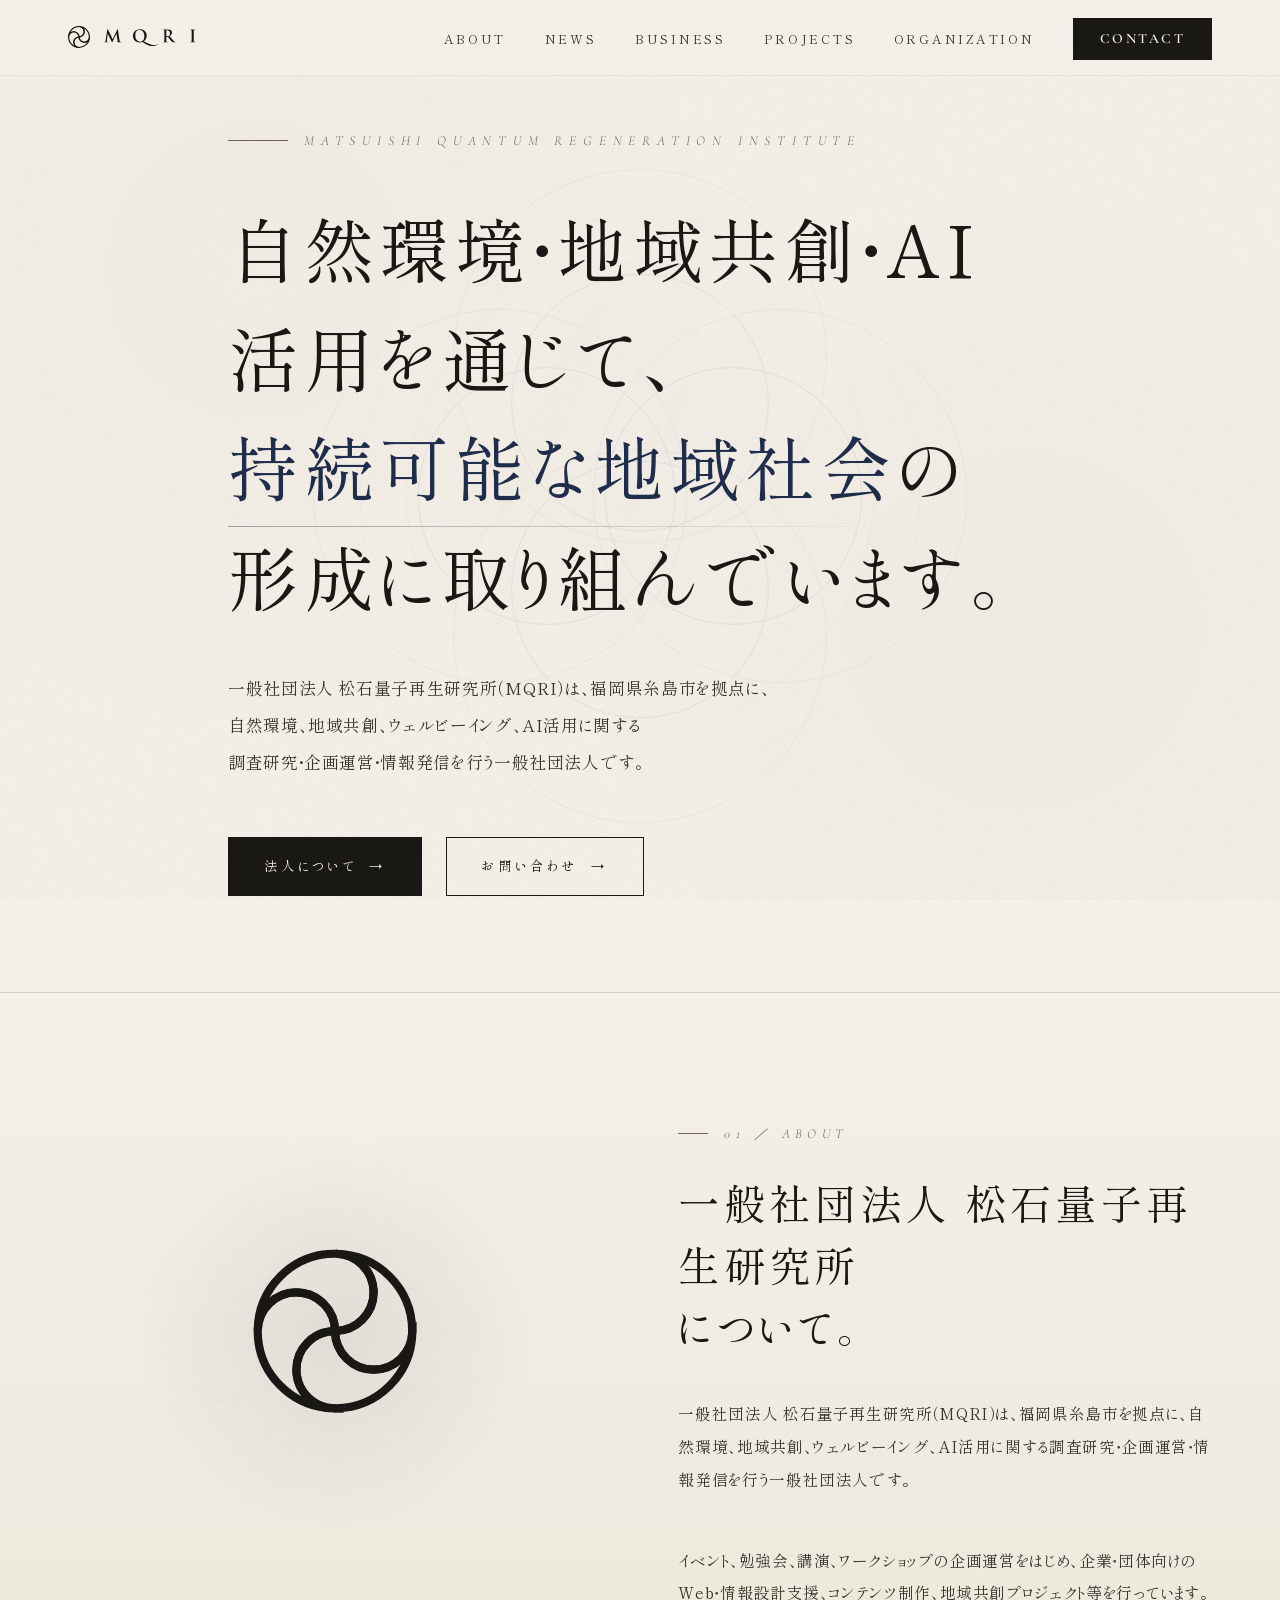
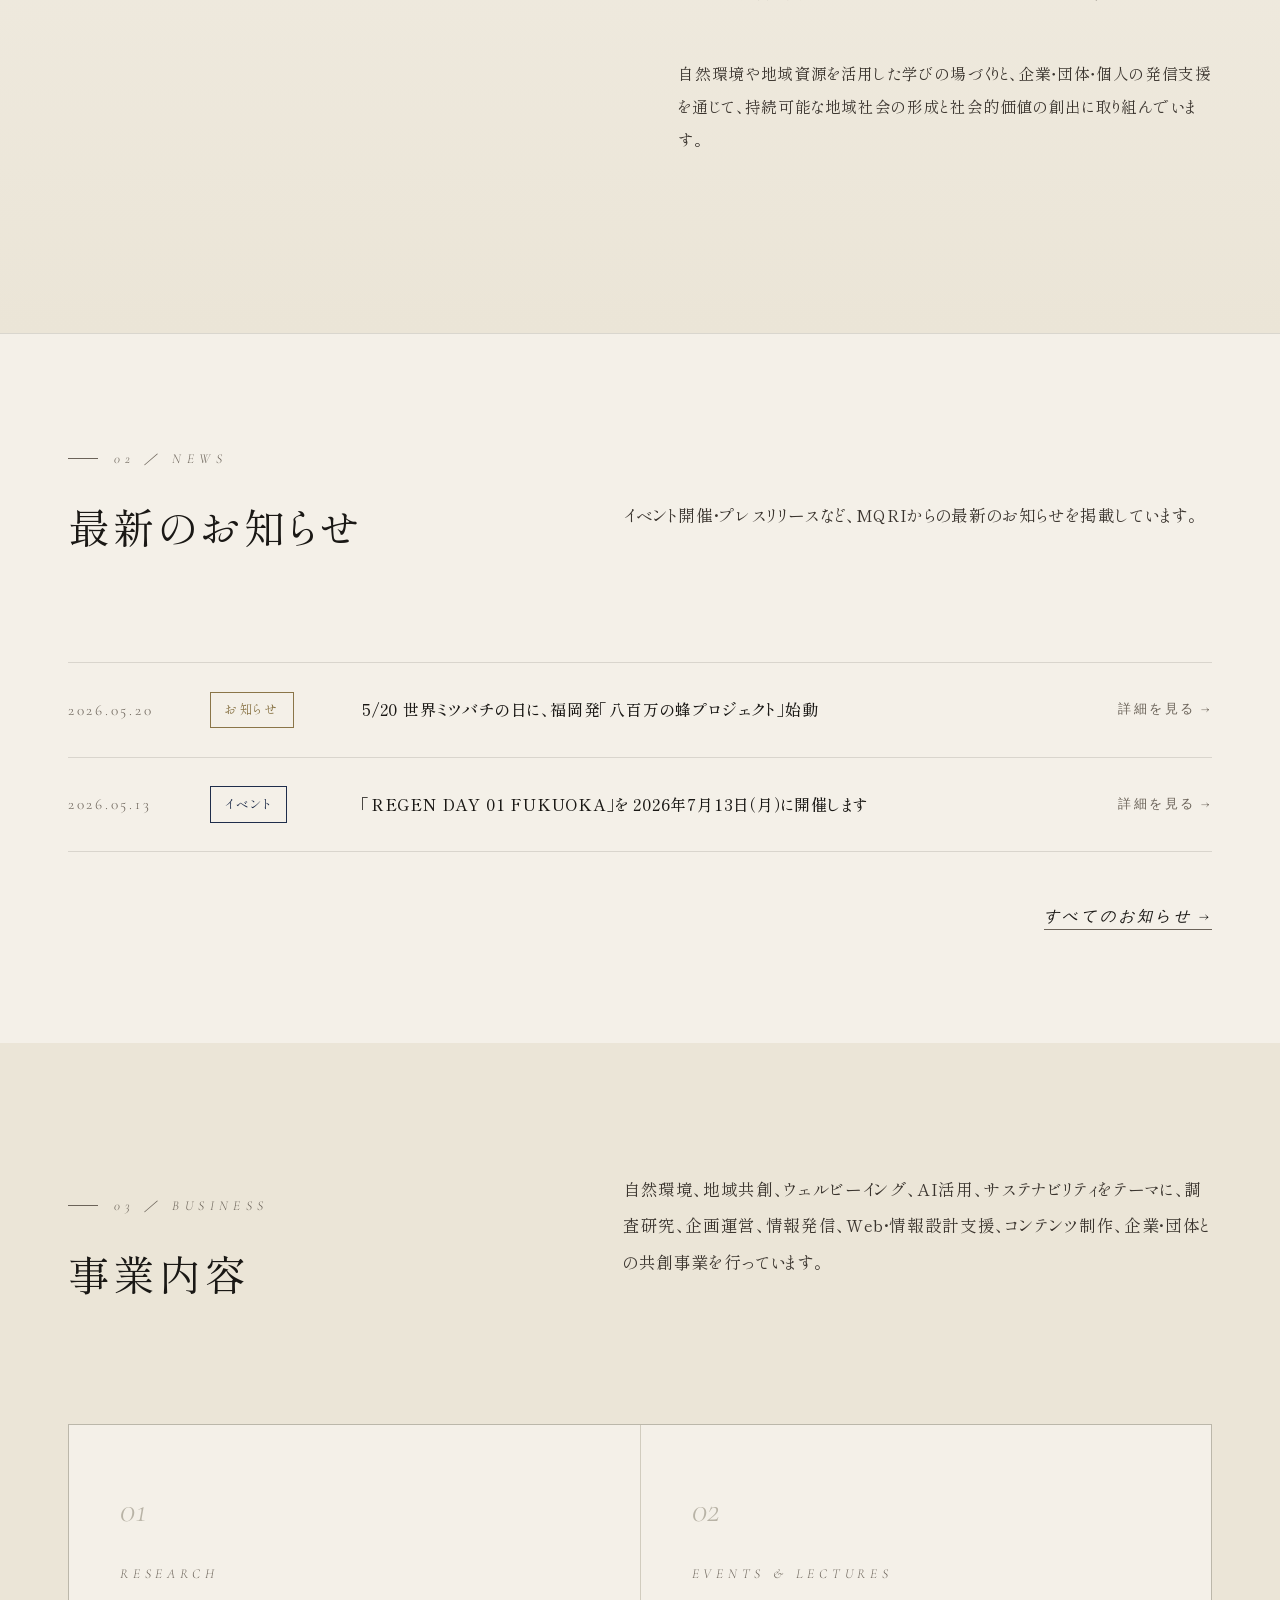
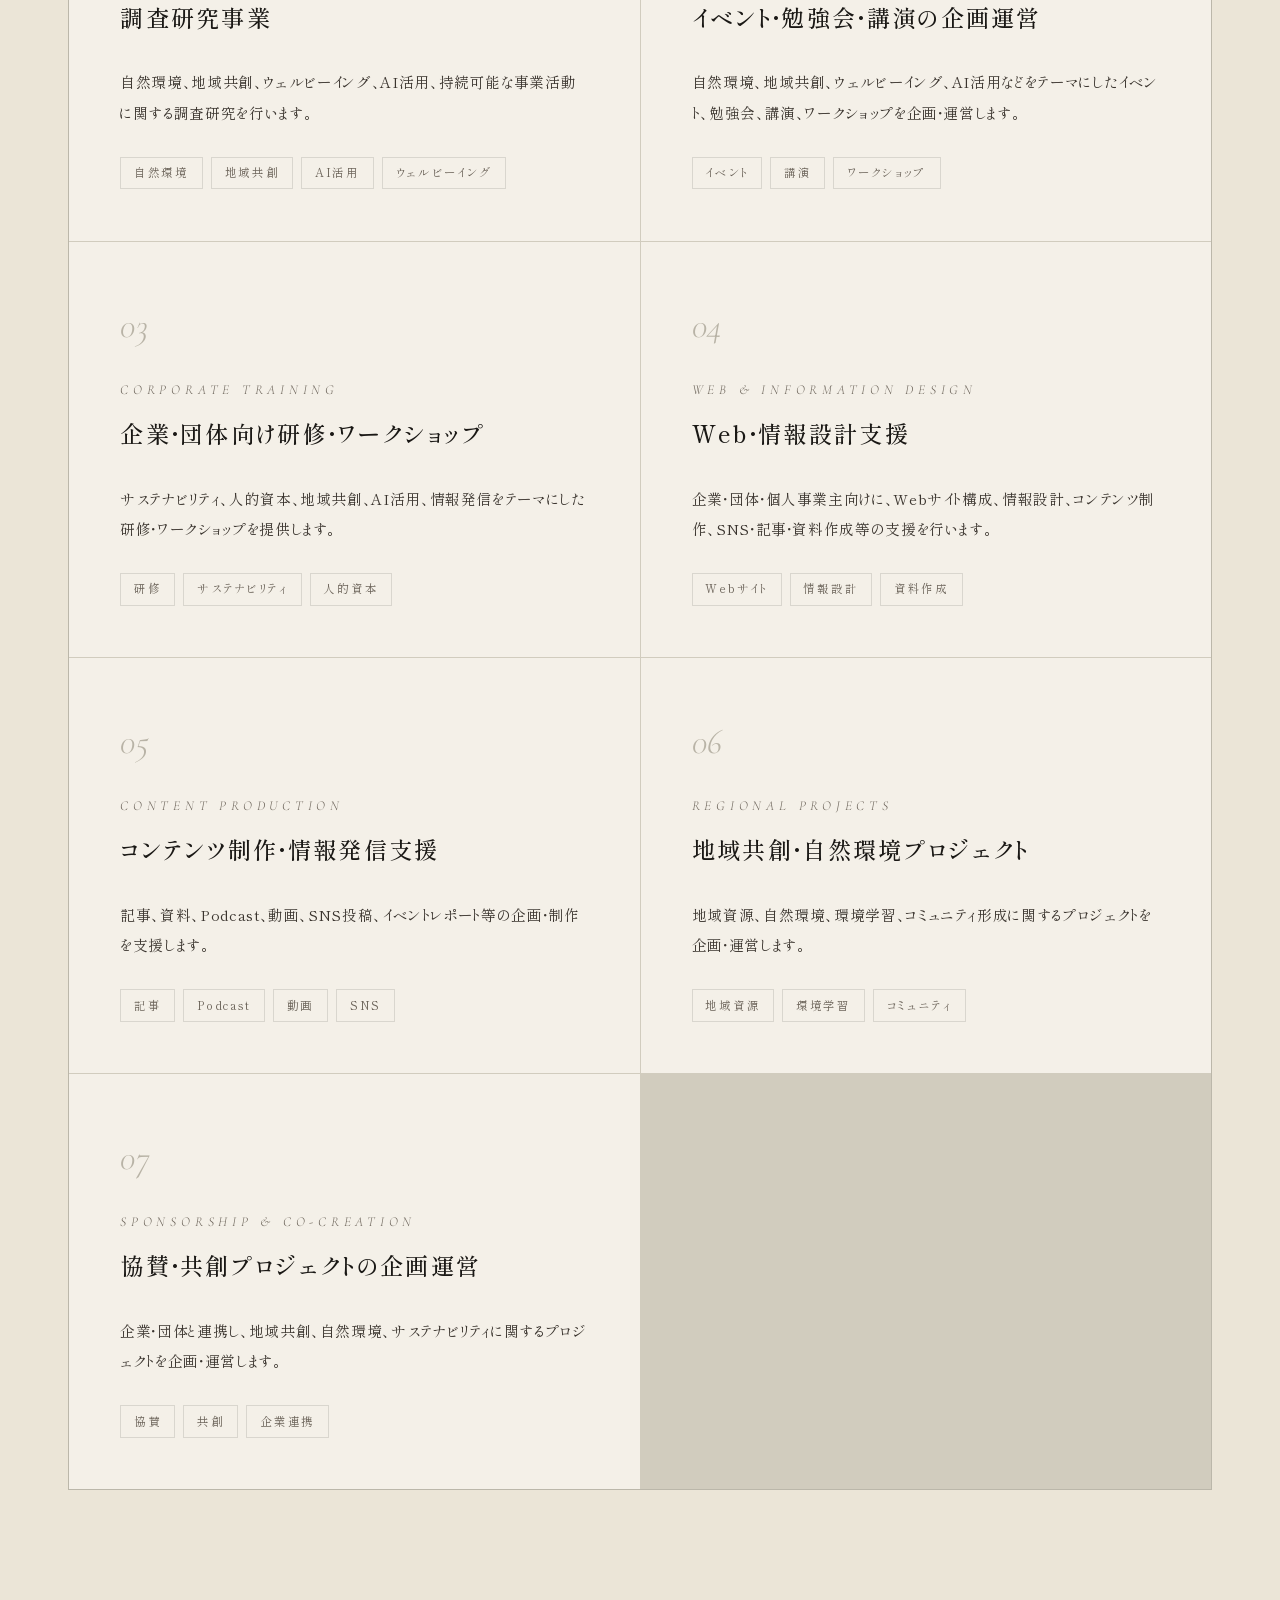
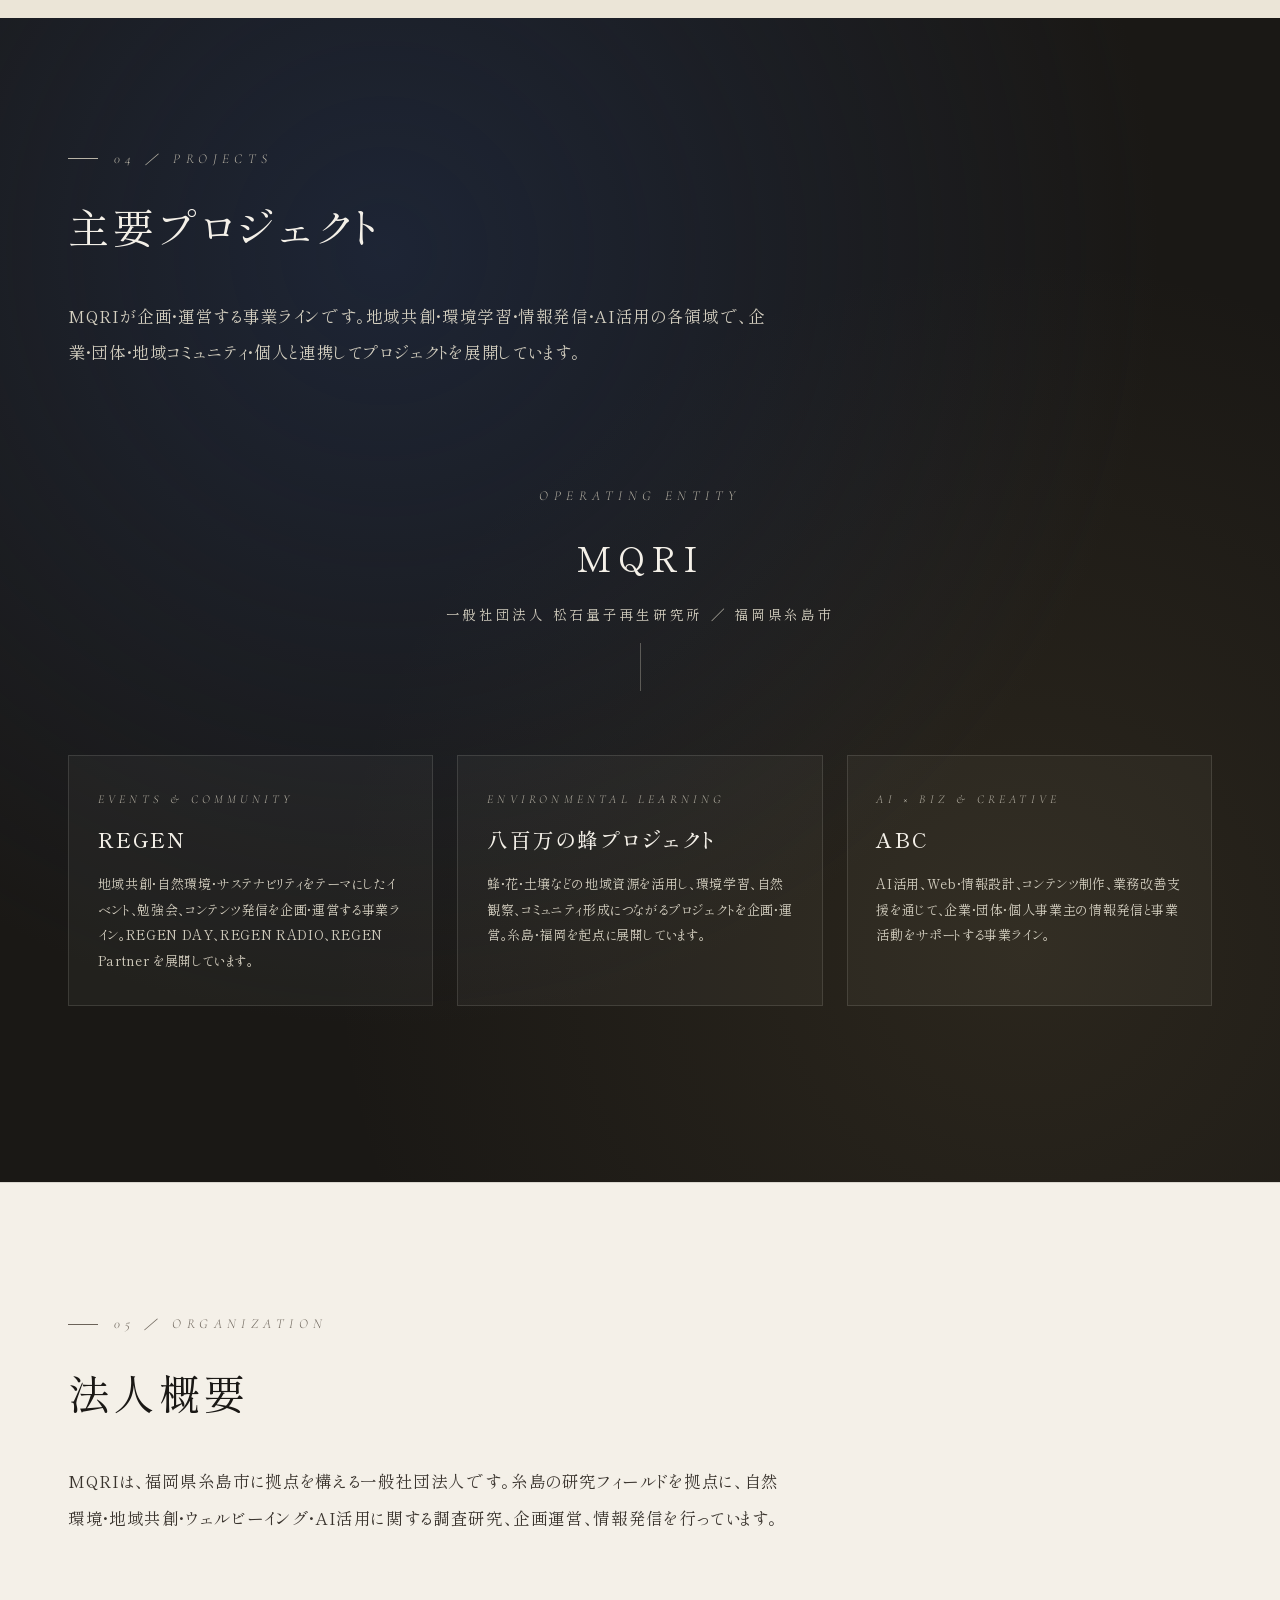
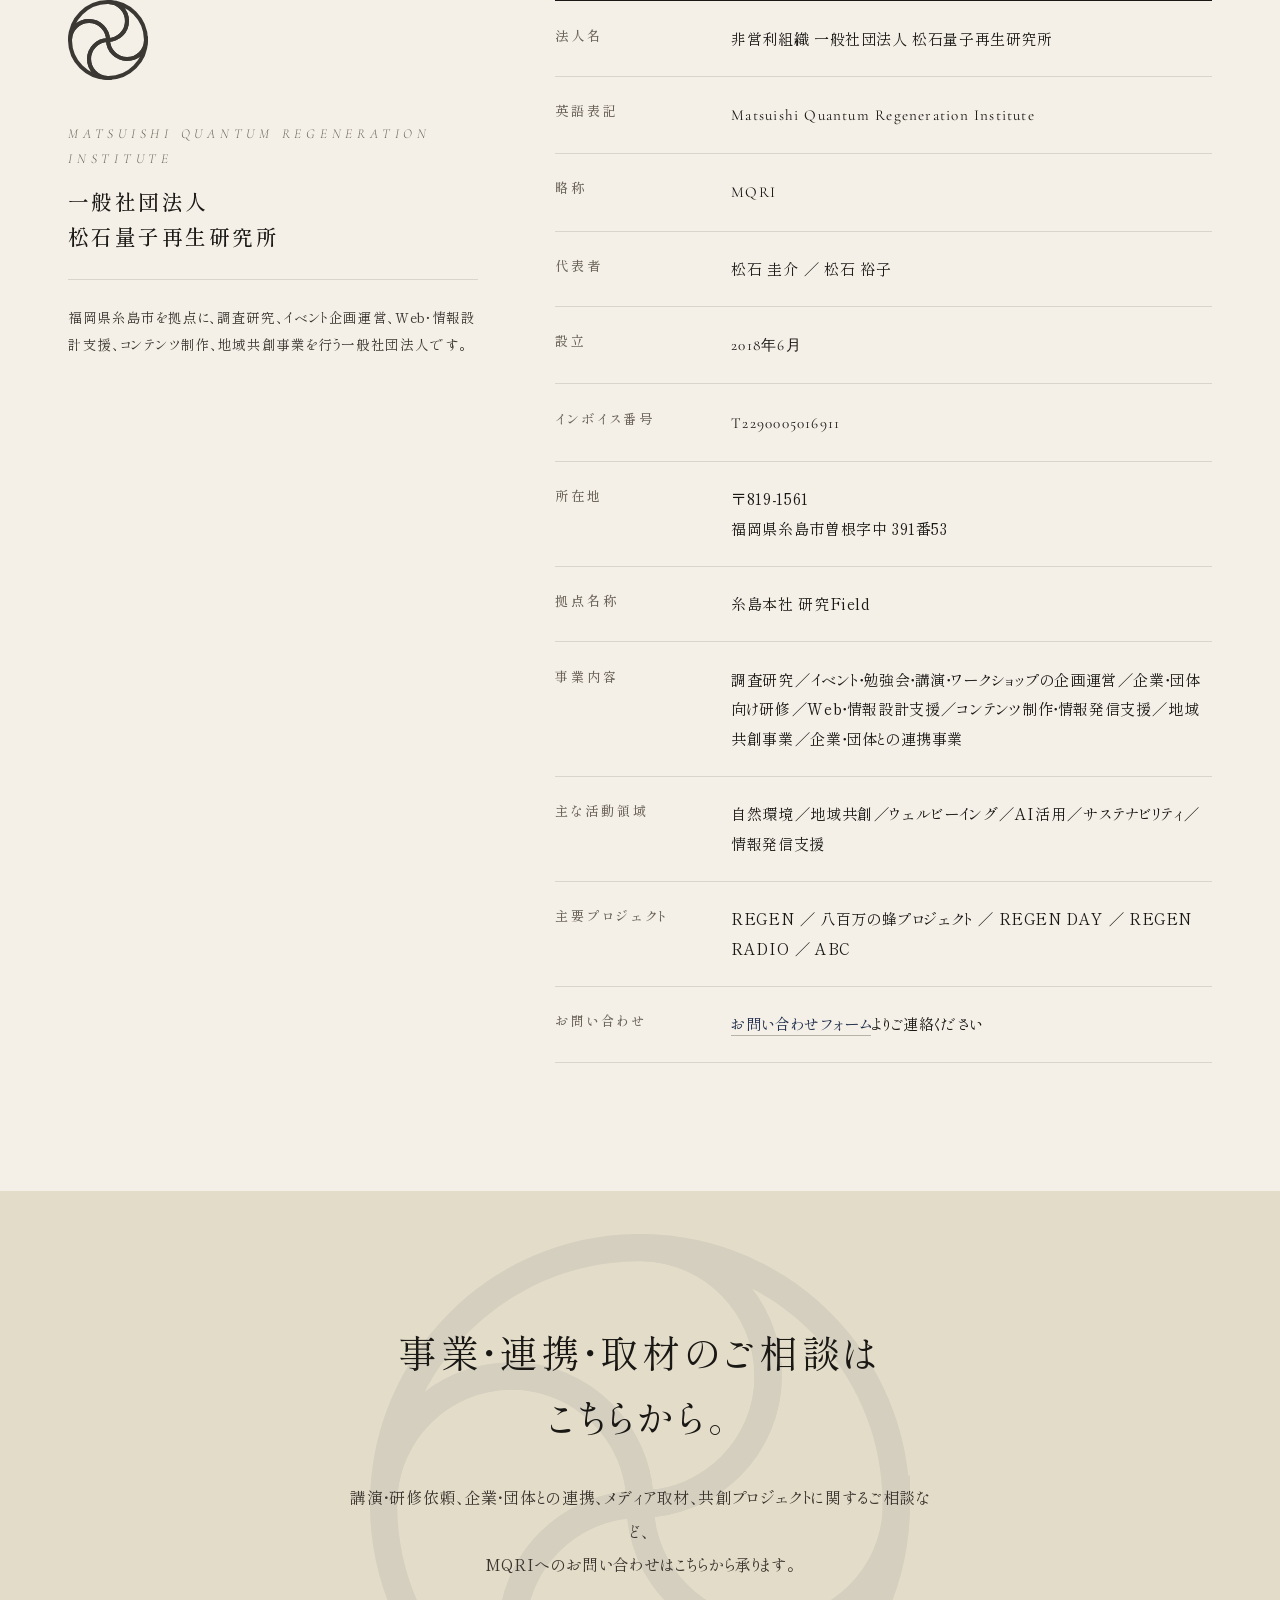
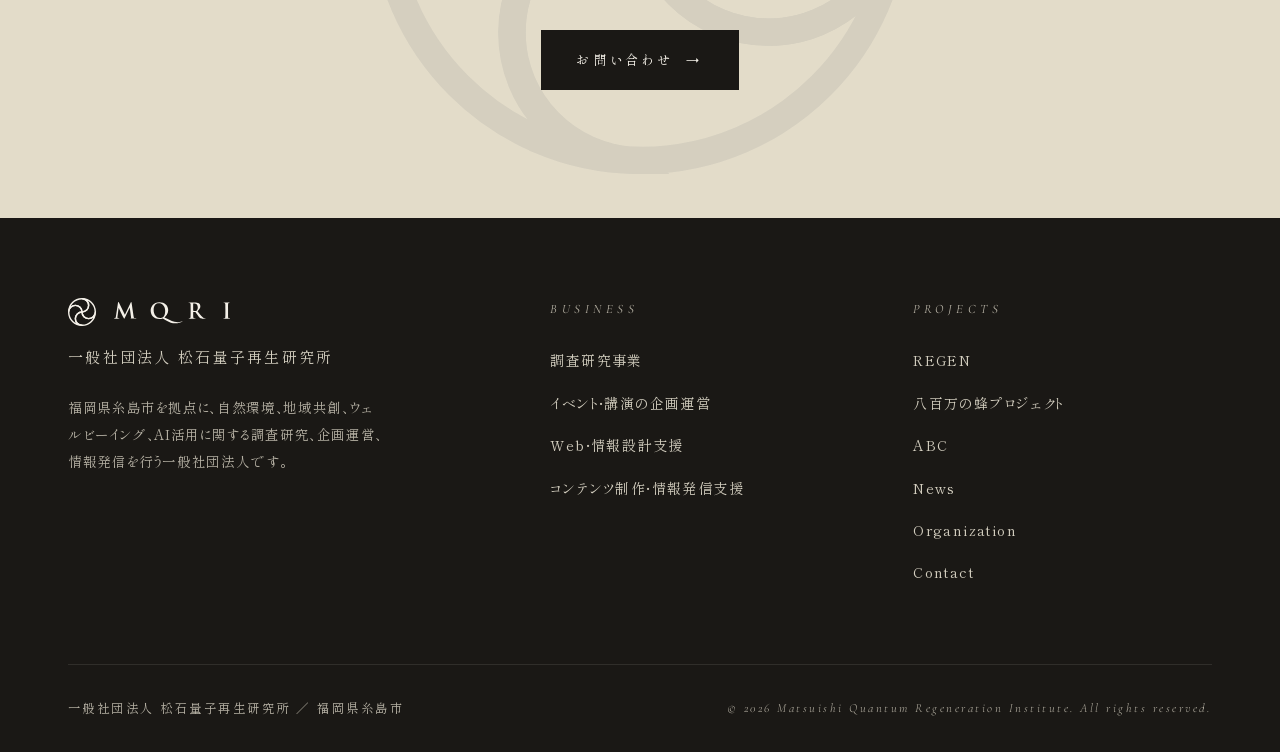
==== index.html @ 1c67ef56 "Add NEWS section to top page + 2 news detail pages トップにNEWSセクションを追加。詳細ページ2件を作成し、ナビと フッターからニュース一覧に導線。" ====
<!DOCTYPE html>
<html lang="ja">
<head>
<meta charset="UTF-8" />
<meta name="viewport" content="width=device-width, initial-scale=1.0" />
<title>MQRI ／ 一般社団法人 松石量子再生研究所</title>
<meta name="description" content="一般社団法人 松石量子再生研究所（MQRI）は、福岡県糸島市を拠点に、自然環境・地域共創・ウェルビーイング・AI活用に関する調査研究、イベント・講演・ワークショップの企画運営、Web・情報設計支援、コンテンツ制作を行う一般社団法人です。" />
<link rel="icon" type="image/svg+xml" href="/favicon.svg" />
<link rel="mask-icon" href="/favicon.svg" color="#1a1815" />
<link rel="preconnect" href="https://fonts.googleapis.com">
<link rel="preconnect" href="https://fonts.gstatic.com" crossorigin>
<link href="https://fonts.googleapis.com/css2?family=Cormorant+Garamond:ital,wght@0,300;0,400;0,500;1,300;1,400&family=Noto+Serif+JP:wght@200;300;400;500;600;700&family=Shippori+Mincho:wght@400;500;600&display=swap" rel="stylesheet">
<style>
:root {
  --ink: #1a1815;
  --ink-soft: #3a342e;
  --ink-mute: #6b6359;
  --paper: #f4f0e8;
  --paper-warm: #ebe5d7;
  --paper-deep: #e3dcc9;
  --indigo: #1f2d4a;
  --indigo-deep: #0e1729;
  --silver: #b8b3a6;
  --silver-light: #d4cfc0;
  --gold: #8a7548;
  --line: rgba(26, 24, 21, 0.12);
  --line-soft: rgba(26, 24, 21, 0.06);
}

* { margin: 0; padding: 0; box-sizing: border-box; }

html { scroll-behavior: smooth; }

body {
  font-family: "Shippori Mincho", "Noto Serif JP", "Cormorant Garamond", serif;
  background: var(--paper);
  color: var(--ink);
  line-height: 1.85;
  font-weight: 300;
  font-feature-settings: "palt" 1;
  letter-spacing: 0.04em;
  overflow-x: hidden;
  -webkit-font-smoothing: antialiased;
}

/* Paper texture overlay */
body::before {
  content: "";
  position: fixed;
  inset: 0;
  pointer-events: none;
  z-index: 1;
  background-image:
    radial-gradient(circle at 20% 30%, rgba(138, 117, 72, 0.025) 0%, transparent 50%),
    radial-gradient(circle at 80% 70%, rgba(31, 45, 74, 0.02) 0%, transparent 50%);
  opacity: 0.8;
}

body::after {
  content: "";
  position: fixed;
  inset: 0;
  pointer-events: none;
  z-index: 2;
  background-image: url("data:image/svg+xml;utf8,<svg xmlns='http://www.w3.org/2000/svg' width='200' height='200'><filter id='n'><feTurbulence type='fractalNoise' baseFrequency='0.85' numOctaves='2'/><feColorMatrix values='0 0 0 0 0.1 0 0 0 0 0.09 0 0 0 0 0.08 0 0 0 0.08 0'/></filter><rect width='100%25' height='100%25' filter='url(%23n)'/></svg>");
  opacity: 0.35;
  mix-blend-mode: multiply;
}

.container, .wrap {
  max-width: 1240px;
  margin: 0 auto;
  padding: 0 clamp(1.5rem, 4vw, 3rem);
  position: relative;
  z-index: 3;
}

/* ───────────── NAV ───────────── */
.nav {
  position: fixed;
  top: 0; left: 0; right: 0;
  z-index: 100;
  padding: 1.4rem 0;
  backdrop-filter: blur(12px);
  -webkit-backdrop-filter: blur(12px);
  background: rgba(244, 240, 232, 0.78);
  border-bottom: 1px solid var(--line-soft);
  transition: all 0.4s ease;
}

.nav-inner {
  display: flex;
  align-items: center;
  justify-content: space-between;
  max-width: 1240px;
  margin: 0 auto;
  padding: 0 clamp(1.5rem, 4vw, 3rem);
}

.nav-logo {
  display: flex;
  align-items: center;
  gap: 0.7rem;
  color: var(--ink);
  text-decoration: none;
}

.nav-logo-svg {
  height: 22px;
  width: auto;
  display: block;
  color: var(--ink);
}

.nav-menu {
  display: flex;
  gap: clamp(1.5rem, 3vw, 2.6rem);
  list-style: none;
  align-items: center;
}

.nav-menu a {
  color: var(--ink-soft);
  text-decoration: none;
  font-size: 0.78rem;
  letter-spacing: 0.22em;
  font-weight: 400;
  transition: color 0.3s;
  position: relative;
}

.nav-menu a::after {
  content: "";
  position: absolute;
  left: 0; bottom: -6px;
  width: 0;
  height: 1px;
  background: var(--ink);
  transition: width 0.35s ease;
}

.nav-menu a:hover { color: var(--ink); }
.nav-menu a:hover::after { width: 100%; }

.nav-menu a.nav-cta {
  padding: 0.7rem 1.6rem;
  border: 1px solid var(--ink);
  font-family: "Cormorant Garamond", "Shippori Mincho", serif;
  font-size: 0.88rem;
  letter-spacing: 0.18em;
  font-weight: 600;
  background: var(--ink);
  color: var(--paper);
  text-decoration: none;
  transition: background 0.25s, color 0.25s, border-color 0.25s;
}

.nav-menu a.nav-cta:hover {
  background: var(--paper);
  color: var(--ink);
  border-color: var(--ink);
}

.nav-menu a.nav-cta::after {
  display: none;
}

@media (max-width: 768px) {
  .nav-menu { display: none; }
}

/* ───────────── HERO ───────────── */
.hero {
  min-height: 100vh;
  display: flex;
  align-items: center;
  position: relative;
  padding: 8rem 0 6rem;
  overflow: hidden;
}

.hero-bg {
  position: absolute;
  inset: 0;
  z-index: 0;
  display: flex;
  align-items: center;
  justify-content: center;
  opacity: 0.08;
  pointer-events: none;
}

.hero-bg svg {
  width: min(85vw, 700px);
  height: auto;
}

.hero-bg .orbit {
  transform-origin: 50% 50%;
  animation: rotate 60s linear infinite;
}

.hero-bg .orbit-2 { animation-duration: 90s; animation-direction: reverse; }
.hero-bg .orbit-3 { animation-duration: 120s; }

@keyframes rotate {
  from { transform: rotate(0deg); }
  to { transform: rotate(360deg); }
}

.hero-content {
  position: relative;
  z-index: 3;
  max-width: 920px;
}

.hero-eyebrow {
  display: flex;
  align-items: center;
  gap: 1rem;
  font-family: "Cormorant Garamond", serif;
  font-size: 0.85rem;
  letter-spacing: 0.5em;
  color: var(--ink-mute);
  margin-bottom: 2.5rem;
  text-transform: uppercase;
  font-style: italic;
  opacity: 0;
  animation: fadeUp 1.2s 0.2s forwards;
}

.hero-eyebrow::before {
  content: "";
  width: 60px;
  height: 1px;
  background: var(--ink-mute);
}

.hero-title {
  font-family: "Shippori Mincho", serif;
  font-size: clamp(2.2rem, 5.5vw, 4.4rem);
  font-weight: 400;
  line-height: 1.55;
  letter-spacing: 0.08em;
  color: var(--ink);
  margin-bottom: 2.5rem;
  opacity: 0;
  animation: fadeUp 1.4s 0.5s forwards;
}

.hero-title .accent {
  color: var(--indigo);
  position: relative;
  display: inline-block;
}

.hero-title .accent::after {
  content: "";
  position: absolute;
  left: 0; bottom: -6px;
  width: 100%;
  height: 1px;
  background: linear-gradient(90deg, var(--indigo), transparent);
  opacity: 0.4;
}

.hero-sub {
  font-size: clamp(0.95rem, 1.4vw, 1.05rem);
  line-height: 2.2;
  color: var(--ink-soft);
  max-width: 640px;
  margin-bottom: 3.5rem;
  font-weight: 300;
  opacity: 0;
  animation: fadeUp 1.4s 0.8s forwards;
}

.hero-cta {
  display: flex;
  gap: 1.5rem;
  flex-wrap: wrap;
  opacity: 0;
  animation: fadeUp 1.4s 1.1s forwards;
}

.btn-primary, .btn-ghost {
  display: inline-flex;
  align-items: center;
  gap: 0.8rem;
  padding: 1.05rem 2.2rem;
  font-size: 0.82rem;
  letter-spacing: 0.28em;
  text-decoration: none;
  transition: all 0.35s ease;
  font-weight: 400;
}

.btn-primary {
  background: var(--ink);
  color: var(--paper);
  border: 1px solid var(--ink);
}

.btn-primary:hover {
  background: var(--indigo);
  border-color: var(--indigo);
  transform: translateY(-2px);
}

.btn-ghost {
  background: transparent;
  color: var(--ink);
  border: 1px solid var(--ink);
}

.btn-ghost:hover {
  background: var(--ink);
  color: var(--paper);
}

.btn-arrow {
  display: inline-block;
  transition: transform 0.3s;
}

.btn-primary:hover .btn-arrow,
.btn-ghost:hover .btn-arrow {
  transform: translateX(4px);
}

@keyframes fadeUp {
  from { opacity: 0; transform: translateY(24px); }
  to { opacity: 1; transform: translateY(0); }
}

/* ───────────── SECTION COMMON ───────────── */
section { padding: clamp(5rem, 10vw, 9rem) 0; position: relative; }

.section-num {
  font-family: "Cormorant Garamond", serif;
  font-style: italic;
  font-size: 0.85rem;
  letter-spacing: 0.4em;
  color: var(--ink-mute);
  margin-bottom: 1.5rem;
  display: flex;
  align-items: center;
  gap: 1rem;
}

.section-num::before {
  content: "";
  width: 30px;
  height: 1px;
  background: var(--ink-mute);
}

.section-title {
  font-family: "Shippori Mincho", serif;
  font-size: clamp(1.7rem, 3.5vw, 2.6rem);
  font-weight: 400;
  line-height: 1.5;
  letter-spacing: 0.08em;
  margin-bottom: 2.5rem;
  color: var(--ink);
}

.section-lead {
  font-size: clamp(0.95rem, 1.3vw, 1.05rem);
  line-height: 2.2;
  color: var(--ink-soft);
  max-width: 720px;
  margin-bottom: 4rem;
}

/* ───────────── CONCEPT SECTION ───────────── */
.concept {
  background: linear-gradient(180deg, var(--paper) 0%, var(--paper-warm) 100%);
  border-top: 1px solid var(--line);
  border-bottom: 1px solid var(--line);
}

.concept-grid {
  display: grid;
  grid-template-columns: 1fr 1fr;
  gap: clamp(3rem, 6vw, 6rem);
  align-items: start;
}

@media (max-width: 900px) {
  .concept-grid { grid-template-columns: 1fr; }
}

.concept-visual {
  position: sticky;
  top: 8rem;
  display: flex;
  justify-content: center;
}

.concept-visual svg {
  width: 100%;
  max-width: 420px;
  height: auto;
}

.concept-text-block {
  margin-bottom: 3rem;
}

.concept-text-block h3 {
  font-family: "Shippori Mincho", serif;
  font-size: 1.15rem;
  font-weight: 500;
  margin-bottom: 1rem;
  color: var(--ink);
  letter-spacing: 0.15em;
}

.concept-text-block p {
  font-size: 0.98rem;
  line-height: 2.1;
  color: var(--ink-soft);
}

.concept-quote {
  font-family: "Shippori Mincho", serif;
  font-size: clamp(1.2rem, 2vw, 1.55rem);
  font-weight: 400;
  line-height: 2;
  color: var(--ink);
  padding: 2.5rem 0;
  border-top: 1px solid var(--line);
  border-bottom: 1px solid var(--line);
  margin: 3rem 0;
  letter-spacing: 0.12em;
}

/* ───────────── NEWS (top page section) ───────────── */
.news-section {
  padding: 7rem 0;
  position: relative;
}

.news-section-header {
  display: grid;
  grid-template-columns: 1fr 1.2fr;
  gap: 4rem;
  margin-bottom: 4rem;
  align-items: end;
}

@media (max-width: 768px) {
  .news-section-header { grid-template-columns: 1fr; gap: 1.5rem; }
}

.news-cards {
  display: grid;
  gap: 0;
  border-top: 1px solid var(--line);
}

.news-card {
  display: grid;
  grid-template-columns: 110px 120px 1fr auto;
  gap: 2rem;
  align-items: center;
  padding: 1.8rem 0;
  border-bottom: 1px solid var(--line);
  text-decoration: none;
  color: var(--ink);
  transition: background 0.25s, padding-left 0.25s;
}

.news-card:hover {
  background: rgba(255, 255, 255, 0.4);
  padding-left: 1rem;
}

.news-card .date {
  font-family: "Cormorant Garamond", serif;
  font-size: 0.95rem;
  letter-spacing: 0.18em;
  color: var(--ink-mute);
}

.news-card .category {
  font-family: "Shippori Mincho", serif;
  font-size: 0.78rem;
  letter-spacing: 0.2em;
  padding: 0.35rem 0.9rem;
  border: 1px solid var(--ink-mute);
  color: var(--ink-soft);
  justify-self: start;
}

.news-card .category.event { color: var(--indigo); border-color: var(--indigo); }
.news-card .category.press { color: var(--gold); border-color: var(--gold); }

.news-card .news-card-meta {
  display: contents;
}

.news-card-title {
  font-family: "Shippori Mincho", serif;
  font-size: 1rem;
  font-weight: 500;
  line-height: 1.7;
  letter-spacing: 0.05em;
  color: var(--ink);
}

.news-card-excerpt { display: none; }

.news-card-link {
  font-family: "Cormorant Garamond", serif;
  font-size: 0.8rem;
  letter-spacing: 0.2em;
  color: var(--ink-mute);
  text-transform: uppercase;
  white-space: nowrap;
  transition: color 0.25s;
}

.news-card:hover .news-card-link { color: var(--ink); }

@media (max-width: 768px) {
  .news-card {
    grid-template-columns: auto auto;
    grid-template-areas:
      "date category"
      "title title"
      "link link";
    gap: 0.7rem;
    padding: 1.5rem 0;
  }
  .news-card .news-card-meta { display: contents; }
  .news-card .date { grid-area: date; }
  .news-card .category { grid-area: category; justify-self: end; }
  .news-card-title { grid-area: title; }
  .news-card-link { grid-area: link; justify-self: end; }
  .news-card:hover { padding-left: 0; }
}

.news-section-footer {
  margin-top: 3rem;
  text-align: right;
}

.news-archive-link {
  font-family: "Cormorant Garamond", serif;
  font-style: italic;
  font-size: 0.95rem;
  letter-spacing: 0.18em;
  color: var(--ink);
  text-decoration: none;
  border-bottom: 1px solid var(--ink-mute);
  padding-bottom: 0.2rem;
  transition: border-color 0.25s;
}

.news-archive-link:hover { border-bottom-color: var(--ink); }

/* ───────────── FOUR REGENERATIONS ───────────── */
.regen {
  background: var(--paper-warm);
  position: relative;
}

.regen-header {
  display: grid;
  grid-template-columns: 1fr 1.2fr;
  gap: 4rem;
  margin-bottom: 5rem;
  align-items: end;
}

@media (max-width: 900px) {
  .regen-header { grid-template-columns: 1fr; gap: 2rem; }
}

.regen-grid {
  display: grid;
  grid-template-columns: repeat(2, 1fr);
  gap: 1px;
  background: var(--line);
  border: 1px solid var(--line);
}

@media (max-width: 768px) {
  .regen-grid { grid-template-columns: 1fr; }
}

.regen-card {
  background: var(--paper);
  padding: clamp(2.5rem, 4vw, 3.5rem);
  position: relative;
  transition: background 0.5s ease;
  overflow: hidden;
}

.regen-card:hover {
  background: var(--paper-deep);
}

.regen-card::before {
  content: "";
  position: absolute;
  top: 0; left: 0;
  width: 0;
  height: 2px;
  background: var(--indigo);
  transition: width 0.6s ease;
}

.regen-card:hover::before { width: 100%; }

.regen-card-num {
  font-family: "Cormorant Garamond", serif;
  font-style: italic;
  font-size: 2.2rem;
  color: var(--silver);
  margin-bottom: 1.2rem;
  font-weight: 300;
}

.regen-card-en {
  font-family: "Cormorant Garamond", serif;
  font-size: 0.85rem;
  letter-spacing: 0.35em;
  color: var(--ink-mute);
  text-transform: uppercase;
  margin-bottom: 0.6rem;
  font-style: italic;
}

.regen-card-jp {
  font-family: "Shippori Mincho", serif;
  font-size: 1.45rem;
  font-weight: 500;
  letter-spacing: 0.1em;
  margin-bottom: 1.8rem;
  color: var(--ink);
}

.regen-card-desc {
  font-size: 0.92rem;
  line-height: 2.05;
  color: var(--ink-soft);
  margin-bottom: 1.8rem;
}

.regen-card-tags {
  display: flex;
  flex-wrap: wrap;
  gap: 0.5rem;
}

.regen-card-tags span {
  font-size: 0.72rem;
  letter-spacing: 0.15em;
  color: var(--ink-mute);
  padding: 0.3rem 0.8rem;
  border: 1px solid var(--line);
  background: var(--paper);
}

/* ───────────── BRAND STRUCTURE ───────────── */
.structure {
  background: var(--ink);
  color: var(--paper);
  position: relative;
}

.structure::before {
  content: "";
  position: absolute;
  inset: 0;
  background-image:
    radial-gradient(circle at 30% 20%, rgba(31, 45, 74, 0.6) 0%, transparent 60%),
    radial-gradient(circle at 80% 80%, rgba(138, 117, 72, 0.15) 0%, transparent 50%);
  pointer-events: none;
}

.structure .section-num { color: var(--silver); }
.structure .section-num::before { background: var(--silver); }
.structure .section-title { color: var(--paper); }
.structure .section-lead { color: var(--silver-light); }

.structure-diagram {
  position: relative;
  padding: 3rem 0;
  z-index: 2;
}

.structure-root {
  text-align: center;
  margin-bottom: 4rem;
  padding-bottom: 4rem;
  position: relative;
}

.structure-root::after {
  content: "";
  position: absolute;
  bottom: 0;
  left: 50%;
  width: 1px;
  height: 3rem;
  background: var(--silver);
  opacity: 0.4;
}

.structure-root .label {
  font-family: "Cormorant Garamond", serif;
  font-style: italic;
  font-size: 0.85rem;
  letter-spacing: 0.4em;
  color: var(--silver);
  margin-bottom: 1rem;
  text-transform: uppercase;
}

.structure-root .name {
  font-family: "Shippori Mincho", serif;
  font-size: clamp(1.6rem, 3vw, 2.2rem);
  font-weight: 400;
  letter-spacing: 0.15em;
  color: var(--paper);
  margin-bottom: 0.8rem;
}

.structure-root .role {
  font-size: 0.85rem;
  letter-spacing: 0.2em;
  color: var(--silver-light);
}

.structure-branches {
  display: grid;
  grid-template-columns: repeat(3, 1fr);
  gap: 1.5rem;
  position: relative;
}

@media (max-width: 900px) {
  .structure-branches { grid-template-columns: 1fr; }
}

.structure-branch {
  background: rgba(244, 240, 232, 0.04);
  border: 1px solid rgba(244, 240, 232, 0.12);
  padding: 2rem 1.8rem;
  position: relative;
  transition: all 0.4s;
}

.structure-branch:hover {
  background: rgba(244, 240, 232, 0.07);
  border-color: rgba(244, 240, 232, 0.25);
  transform: translateY(-4px);
}

.structure-branch .branch-label {
  font-family: "Cormorant Garamond", serif;
  font-style: italic;
  font-size: 0.75rem;
  letter-spacing: 0.35em;
  color: var(--silver);
  text-transform: uppercase;
  margin-bottom: 0.6rem;
}

.structure-branch .branch-name {
  font-family: "Shippori Mincho", serif;
  font-size: 1.3rem;
  font-weight: 500;
  letter-spacing: 0.1em;
  margin-bottom: 0.8rem;
  color: var(--paper);
}

.structure-branch .branch-desc {
  font-size: 0.82rem;
  line-height: 1.95;
  color: var(--silver-light);
}

/* ───────────── DIFFERENTIATION ───────────── */
.diff-list {
  display: grid;
  grid-template-columns: 1fr;
  gap: 0;
  margin-top: 2rem;
}

.diff-item {
  display: grid;
  grid-template-columns: 80px 1fr 2fr;
  gap: clamp(1rem, 3vw, 3rem);
  padding: 2.5rem 0;
  border-bottom: 1px solid var(--line);
  align-items: start;
  transition: padding 0.4s;
}

.diff-item:first-child { border-top: 1px solid var(--line); }
.diff-item:hover { padding-left: 1rem; }

@media (max-width: 768px) {
  .diff-item { grid-template-columns: 60px 1fr; }
  .diff-item .diff-desc { grid-column: 1 / -1; }
}

.diff-num {
  font-family: "Cormorant Garamond", serif;
  font-style: italic;
  font-size: 1.8rem;
  color: var(--gold);
  font-weight: 300;
}

.diff-title {
  font-family: "Shippori Mincho", serif;
  font-size: 1.15rem;
  font-weight: 500;
  letter-spacing: 0.1em;
  line-height: 1.7;
  color: var(--ink);
}

.diff-desc {
  font-size: 0.92rem;
  line-height: 2.05;
  color: var(--ink-soft);
}

/* ───────────── MISSION / VISION ───────────── */
.mv {
  background: linear-gradient(180deg, var(--paper-warm) 0%, var(--paper) 100%);
}

.mv-grid {
  display: grid;
  grid-template-columns: 1fr 1fr;
  gap: 1px;
  background: var(--line);
  border: 1px solid var(--line);
}

@media (max-width: 768px) {
  .mv-grid { grid-template-columns: 1fr; }
}

.mv-card {
  background: var(--paper);
  padding: clamp(2.5rem, 5vw, 4rem);
}

.mv-card .label {
  font-family: "Cormorant Garamond", serif;
  font-style: italic;
  font-size: 0.85rem;
  letter-spacing: 0.4em;
  color: var(--ink-mute);
  text-transform: uppercase;
  margin-bottom: 1.5rem;
}

.mv-card .statement {
  font-family: "Shippori Mincho", serif;
  font-size: clamp(1.3rem, 2.2vw, 1.7rem);
  font-weight: 400;
  letter-spacing: 0.1em;
  line-height: 1.85;
  color: var(--ink);
  margin-bottom: 2rem;
}

.mv-card .detail {
  font-size: 0.95rem;
  line-height: 2.1;
  color: var(--ink-soft);
}

/* ───────────── ORGANIZATION ───────────── */
.org {
  background: var(--paper);
  border-top: 1px solid var(--line);
}

.org-grid {
  display: grid;
  grid-template-columns: 1fr 1.6fr;
  gap: clamp(3rem, 6vw, 6rem);
  align-items: start;
}

@media (max-width: 900px) {
  .org-grid { grid-template-columns: 1fr; gap: 2.5rem; }
}

.org-sidebar {
  position: sticky;
  top: 8rem;
}

.org-sidebar-mark {
  width: 80px;
  height: 80px;
  margin-bottom: 2rem;
  color: var(--ink);
  opacity: 0.85;
}

.org-sidebar-en {
  font-family: "Cormorant Garamond", serif;
  font-style: italic;
  font-size: 0.85rem;
  letter-spacing: 0.35em;
  color: var(--ink-mute);
  text-transform: uppercase;
  margin-bottom: 0.8rem;
}

.org-sidebar-name {
  font-family: "Shippori Mincho", serif;
  font-size: 1.3rem;
  font-weight: 500;
  letter-spacing: 0.12em;
  line-height: 1.7;
  color: var(--ink);
  margin-bottom: 1.5rem;
}

.org-sidebar-note {
  font-size: 0.85rem;
  line-height: 2;
  color: var(--ink-soft);
  padding-top: 1.5rem;
  border-top: 1px solid var(--line);
}

.org-table {
  width: 100%;
  border-collapse: collapse;
  border-top: 1px solid var(--ink);
}

.org-table tr {
  border-bottom: 1px solid var(--line);
  transition: background 0.3s;
}

.org-table tr:hover {
  background: rgba(31, 45, 74, 0.025);
}

.org-table th,
.org-table td {
  text-align: left;
  padding: 1.4rem 0;
  vertical-align: top;
  font-weight: 400;
}

.org-table th {
  width: 11rem;
  font-family: "Shippori Mincho", serif;
  font-size: 0.82rem;
  letter-spacing: 0.22em;
  color: var(--ink-mute);
  padding-right: 1.5rem;
  font-weight: 500;
}

.org-table td {
  font-size: 0.95rem;
  line-height: 1.95;
  color: var(--ink);
  letter-spacing: 0.04em;
}

.org-table td .en-tag {
  font-family: "Cormorant Garamond", serif;
  font-style: italic;
  color: var(--ink-mute);
  margin-right: 0.6rem;
  font-size: 0.9em;
}

.org-table td .mono {
  font-family: "Cormorant Garamond", serif;
  letter-spacing: 0.08em;
  font-size: 0.95rem;
}

.org-table td a {
  color: var(--indigo);
  text-decoration: none;
  border-bottom: 1px solid var(--silver);
  padding-bottom: 1px;
  transition: border-color 0.3s;
}

.org-table td a:hover {
  border-bottom-color: var(--indigo);
}

@media (max-width: 768px) {
  .org-table th, .org-table td {
    display: block;
    width: 100%;
    padding: 1rem 0 0.3rem;
  }
  .org-table td {
    padding-top: 0;
    padding-bottom: 1.2rem;
  }
  .org-table tr { padding: 0.5rem 0; }
}

/* ───────────── CTA ───────────── */
.cta {
  background: var(--paper-deep);
  text-align: center;
  position: relative;
  overflow: hidden;
}

.cta-inner { position: relative; z-index: 2; }

.cta-bg-mark {
  position: absolute;
  top: 50%; left: 50%;
  transform: translate(-50%, -50%);
  width: 60vmin;
  height: 60vmin;
  opacity: 0.07;
  z-index: 1;
  animation: rotate 80s linear infinite;
}

.cta-title {
  font-family: "Shippori Mincho", serif;
  font-size: clamp(1.6rem, 3.2vw, 2.4rem);
  font-weight: 400;
  letter-spacing: 0.12em;
  line-height: 1.7;
  margin-bottom: 2rem;
  color: var(--ink);
}

.cta-text {
  font-size: 1rem;
  line-height: 2.1;
  color: var(--ink-soft);
  max-width: 580px;
  margin: 0 auto 3rem;
}

.cta-actions {
  display: flex;
  gap: 1.5rem;
  justify-content: center;
  flex-wrap: wrap;
}

/* ───────────── FOOTER ───────────── */
footer {
  background: var(--ink);
  color: var(--silver-light);
  padding: 5rem 0 2rem;
  position: relative;
}

.footer-grid {
  display: grid;
  grid-template-columns: 1.4fr 1fr 1fr;
  gap: 4rem;
  margin-bottom: 4rem;
}

@media (max-width: 768px) {
  .footer-grid { grid-template-columns: 1fr; gap: 2.5rem; }
}

.footer-brand .brand-svg {
  height: 28px;
  width: auto;
  display: block;
  color: var(--paper);
  margin-bottom: 1rem;
}

.footer-brand .ja {
  font-family: "Shippori Mincho", serif;
  font-size: 0.95rem;
  letter-spacing: 0.15em;
  color: var(--silver-light);
  margin-bottom: 1.5rem;
}

.footer-brand p {
  font-size: 0.85rem;
  line-height: 2;
  color: var(--silver);
  max-width: 320px;
}

.footer-col h5 {
  font-family: "Cormorant Garamond", serif;
  font-style: italic;
  font-size: 0.8rem;
  letter-spacing: 0.35em;
  color: var(--silver);
  text-transform: uppercase;
  margin-bottom: 1.5rem;
  font-weight: 400;
}

.footer-col ul { list-style: none; }
.footer-col li { margin-bottom: 0.8rem; }
.footer-col a {
  color: var(--silver-light);
  text-decoration: none;
  font-size: 0.88rem;
  letter-spacing: 0.1em;
  transition: color 0.3s;
}
.footer-col a:hover { color: var(--paper); }

.footer-bottom {
  border-top: 1px solid rgba(244, 240, 232, 0.1);
  padding-top: 2rem;
  display: flex;
  justify-content: space-between;
  align-items: center;
  flex-wrap: wrap;
  gap: 1rem;
}

.footer-bottom p {
  font-size: 0.78rem;
  letter-spacing: 0.2em;
  color: var(--silver);
}

.footer-bottom .copy {
  font-family: "Cormorant Garamond", serif;
  font-style: italic;
}

/* ───────────── REVEAL ANIMATIONS ───────────── */
.reveal {
  opacity: 0;
  transform: translateY(30px);
  transition: opacity 1s ease, transform 1s ease;
}

.reveal.visible {
  opacity: 1;
  transform: translateY(0);
}

/* MQRI Logo SVG paths styling */
.mqri-mark { stroke: currentColor; fill: none; stroke-width: 0.78; stroke-miterlimit: 10; }
.mqri-text { fill: currentColor; }

/* ───────────── MOBILE: iOS Safari paint artifact fixes ───────────── */
@media (max-width: 768px) {
  /* fixed-position overlays with mix-blend-mode leave ghost trails on iOS scroll */
  body::before,
  body::after { display: none; }

  /* infinite SVG rotations churn composite layers — freeze on mobile */
  .hero-bg .orbit,
  .cta-bg-mark { animation: none; }

  /* sticky elements ghost on iOS during fast scroll AND overlap stacked content */
  .concept-visual,
  .org-sidebar { position: static; top: auto; }

  /* shrink decorative visuals when stacked so they don't dominate the screen */
  .concept-visual svg { max-width: 220px; }
  .org-sidebar-mark { width: 60px; height: 60px; margin-bottom: 1.2rem; }

  /* keep fixed nav and decorative bg on their own GPU layers so repaint is clean */
  .nav,
  .hero-bg,
  .cta-bg-mark {
    transform: translateZ(0);
    -webkit-transform: translateZ(0);
    isolation: isolate;
  }

  /* clip every section so absolutely positioned children can't bleed past during scroll */
  section { overflow: hidden; }
}

</style>
</head>
<body>

<!-- ============ NAVIGATION ============ -->
<nav class="nav">
  <div class="nav-inner">
    <a href="#" class="nav-logo" aria-label="MQRI">
      <svg class="nav-logo-svg" viewBox="0 0 89.91 15.5" xmlns="http://www.w3.org/2000/svg" aria-hidden="true">
        <g fill="currentColor">
          <path d="M27.72,2.52c.04-.2.11-.31.2-.31s.17.06.32.37l3.25,6.71,3.24-6.8c.1-.19.16-.29.26-.29s.18.12.21.37l1.08,7.36c.11.75.23,1.1.58,1.2.34.11.58.12.74.12.11,0,.19.01.19.08,0,.1-.14.13-.31.13-.3,0-1.94-.04-2.42-.07-.27-.02-.35-.06-.35-.13,0-.06.05-.09.13-.13.07-.02.11-.18.06-.51l-.71-5.24h-.05l-2.59,5.4c-.27.56-.33.67-.44.67s-.23-.24-.42-.59c-.29-.55-1.23-2.37-1.37-2.7-.11-.25-.82-1.75-1.24-2.64h-.05l-.62,4.74c-.02.21-.04.37-.04.56,0,.23.15.33.36.38.21.05.38.06.5.06.1,0,.18.02.18.08,0,.11-.11.13-.29.13-.5,0-1.04-.04-1.25-.04-.23,0-.8.04-1.18.04-.12,0-.21-.02-.21-.13,0-.06.07-.08.19-.08.09,0,.18,0,.36-.04.33-.07.43-.54.49-.94l1.18-7.76Z"/>
          <path d="M52.48,11.32c-.48.18-1.24.31-1.87.31-3.49,0-4.84-2.58-4.84-4.72,0-1.94,1.39-4.61,4.88-4.61,2.84,0,4.82,1.73,4.82,4.51,0,2.09-1.32,3.42-2.07,3.92l2.39,1.23c2.51,1.29,4.09,1.42,4.9,1.42.62,0,1.5-.1,2.32-.42.07-.02.13-.06.18-.06.06,0,.11.05.11.11,0,.07-.06.11-.14.14-.71.34-2.06.89-3.77.89-1.8,0-3.07-.46-5.03-1.62l-1.87-1.1ZM53.8,7.13c0-2.88-1.79-4.26-3.43-4.26s-2.95,1-2.95,3.76,1.71,4.4,3.63,4.4c.95,0,2.75-.42,2.75-3.9Z"/>
          <path d="M67.89,5.92c0-1.81,0-2.14-.02-2.52-.02-.4-.12-.59-.51-.68-.09-.02-.3-.04-.46-.04-.13,0-.2-.02-.2-.11s.08-.11.26-.11c.63,0,1.38.04,1.63.04.4,0,1.31-.04,1.68-.04.75,0,1.55.07,2.19.51.33.23.81.83.81,1.63,0,.88-.37,1.69-1.57,2.67,1.06,1.33,1.88,2.39,2.58,3.13.67.69,1.15.77,1.33.81.13.02.24.04.33.04s.14.04.14.1c0,.09-.08.12-.23.12h-1.13c-.67,0-.96-.06-1.27-.23-.51-.27-.96-.83-1.63-1.75-.48-.65-1.02-1.46-1.18-1.64-.06-.07-.13-.08-.21-.08l-1.04-.02c-.06,0-.09.02-.09.09v.17c0,1.11,0,2.05.06,2.55.04.35.11.61.46.65.18.02.44.05.58.05.1,0,.14.04.14.1,0,.08-.08.12-.24.12-.69,0-1.57-.04-1.75-.04-.23,0-.98.04-1.45.04-.15,0-.24-.04-.24-.12,0-.06.05-.1.19-.1.18,0,.32-.02.43-.05.24-.05.3-.31.35-.65.06-.5.06-1.44.06-2.54v-2.09ZM69.3,6.86c0,.13.02.18.11.21.25.08.61.12.9.12.48,0,.63-.05.84-.2.36-.26.7-.81.7-1.79,0-1.69-1.12-2.18-1.82-2.18-.3,0-.51.01-.63.05-.08.02-.11.07-.11.17v3.62Z"/>
          <path d="M87.11,5.92c0-1.81,0-2.14-.02-2.52-.02-.4-.14-.61-.4-.67-.13-.04-.29-.05-.43-.05-.12,0-.19-.02-.19-.12,0-.07.1-.09.29-.09.45,0,1.2.04,1.55.04.3,0,1-.04,1.45-.04.15,0,.25.02.25.09,0,.1-.07.12-.19.12s-.21.01-.36.04c-.32.06-.42.26-.44.68-.02.38-.02.71-.02,2.52v2.09c0,1.15,0,2.09.05,2.61.04.32.12.54.48.58.17.02.43.05.61.05.13,0,.19.04.19.1,0,.08-.1.12-.23.12-.79,0-1.54-.04-1.86-.04-.27,0-1.02.04-1.5.04-.15,0-.24-.04-.24-.12,0-.06.05-.1.19-.1.18,0,.32-.02.43-.05.24-.05.31-.25.35-.59.06-.5.06-1.44.06-2.59v-2.09Z"/>
        </g>
        <g fill="none" stroke="currentColor" stroke-miterlimit="10" stroke-width="0.78">
          <path d="M11.43,4.07c0,2.03-1.65,3.68-3.68,3.68,0-2.03-1.65-3.68-3.68-3.68S.44,5.67.39,7.66C.44,3.67,3.67.44,7.65.39c.03,0,.06,0,.09,0s.06,0,.09,0c1.99.05,3.59,1.68,3.59,3.68Z"/>
          <path d="M15.11,7.85c-.05,3.99-3.27,7.21-7.26,7.26-.03,0-.06,0-.09,0s-.06,0-.09,0c-1.99-.05-3.59-1.68-3.59-3.68s1.65-3.68,3.68-3.68c0,2.03,1.65,3.68,3.68,3.68s3.63-1.6,3.68-3.59Z"/>
          <path d="M7.65,15.11c-3.99-.05-7.21-3.27-7.26-7.26,0-.03,0-.06,0-.09s0-.06,0-.09c.05-1.99,1.68-3.59,3.68-3.59s3.68,1.65,3.68,3.68c-2.03,0-3.68,1.65-3.68,3.68s1.6,3.63,3.59,3.68Z"/>
          <path d="M15.11,7.75s0,.06,0,.09c-.05,1.99-1.68,3.59-3.68,3.59s-3.68-1.65-3.68-3.68c2.03,0,3.68-1.65,3.68-3.68S9.83.44,7.84.39c3.99.05,7.21,3.27,7.26,7.26,0,.03,0,.06,0,.09Z"/>
        </g>
      </svg>
    </a>
    <ul class="nav-menu">
      <li><a href="#about">ABOUT</a></li>
      <li><a href="#news">NEWS</a></li>
      <li><a href="#business">BUSINESS</a></li>
      <li><a href="#projects">PROJECTS</a></li>
      <li><a href="#organization">ORGANIZATION</a></li>
      <li><a href="contact.html" class="nav-cta">CONTACT</a></li>
    </ul>
  </div>
</nav>

<!-- ============ HERO ============ -->
<section class="hero">
  <div class="hero-bg" aria-hidden="true">
    <svg viewBox="-150 -150 300 300" xmlns="http://www.w3.org/2000/svg">
      <g stroke="#1f2d4a" fill="none" stroke-width="0.4">
        <!-- 4-circle quantum mark, scaled up & rotating layers -->
        <g class="orbit">
          <circle cx="0" cy="-40" r="55" />
          <circle cx="40" cy="0" r="55" />
          <circle cx="0" cy="40" r="55" />
          <circle cx="-40" cy="0" r="55" />
        </g>
        <g class="orbit orbit-2" opacity="0.6">
          <circle cx="0" cy="-60" r="80" />
          <circle cx="60" cy="0" r="80" />
          <circle cx="0" cy="60" r="80" />
          <circle cx="-60" cy="0" r="80" />
        </g>
        <g class="orbit orbit-3" opacity="0.3">
          <circle cx="0" cy="0" r="120" />
          <circle cx="0" cy="0" r="100" />
        </g>
      </g>
    </svg>
  </div>

  <div class="container hero-content">
    <div class="hero-eyebrow">Matsuishi Quantum Regeneration Institute</div>
    <h1 class="hero-title">
      自然環境・地域共創・AI活用を通じて、<br>
      <span class="accent">持続可能な地域社会</span>の<br>
      形成に取り組んでいます。
    </h1>
    <p class="hero-sub">
      一般社団法人 松石量子再生研究所（MQRI）は、福岡県糸島市を拠点に、<br>
      自然環境、地域共創、ウェルビーイング、AI活用に関する<br>
      調査研究・企画運営・情報発信を行う一般社団法人です。
    </p>
    <div class="hero-cta">
      <a href="#about" class="btn-primary">
        <span>法人について</span>
        <span class="btn-arrow">→</span>
      </a>
      <a href="contact.html" class="btn-ghost">
        <span>お問い合わせ</span>
        <span class="btn-arrow">→</span>
      </a>
    </div>
  </div>
</section>

<!-- ============ ABOUT ============ -->
<section class="concept" id="about">
  <div class="container">
    <div class="concept-grid">
      <div class="concept-visual">
        <svg viewBox="0 0 200 200" xmlns="http://www.w3.org/2000/svg" style="color: var(--ink);">
          <defs>
            <radialGradient id="cv-glow" cx="50%" cy="50%" r="50%">
              <stop offset="0%" stop-color="#1f2d4a" stop-opacity="0.08"/>
              <stop offset="100%" stop-color="#1f2d4a" stop-opacity="0"/>
            </radialGradient>
          </defs>
          <circle cx="100" cy="100" r="95" fill="url(#cv-glow)"/>
          <g stroke="currentColor" fill="none" stroke-width="0.78" stroke-miterlimit="10" transform="translate(100 100) scale(5) translate(-7.75 -7.75)">
            <path d="M11.43,4.07c0,2.03-1.65,3.68-3.68,3.68,0-2.03-1.65-3.68-3.68-3.68S.44,5.67.39,7.66C.44,3.67,3.67.44,7.65.39c.03,0,.06,0,.09,0s.06,0,.09,0c1.99.05,3.59,1.68,3.59,3.68Z"/>
            <path d="M15.11,7.85c-.05,3.99-3.27,7.21-7.26,7.26-.03,0-.06,0-.09,0s-.06,0-.09,0c-1.99-.05-3.59-1.68-3.59-3.68s1.65-3.68,3.68-3.68c0,2.03,1.65,3.68,3.68,3.68s3.63-1.6,3.68-3.59Z"/>
            <path d="M7.65,15.11c-3.99-.05-7.21-3.27-7.26-7.26,0-.03,0-.06,0-.09s0-.06,0-.09c.05-1.99,1.68-3.59,3.68-3.59s3.68,1.65,3.68,3.68c-2.03,0-3.68,1.65-3.68,3.68s1.6,3.63,3.59,3.68Z"/>
            <path d="M15.11,7.75s0,.06,0,.09c-.05,1.99-1.68,3.59-3.68,3.59s-3.68-1.65-3.68-3.68c2.03,0,3.68-1.65,3.68-3.68S9.83.44,7.84.39c3.99.05,7.21,3.27,7.26,7.26,0,.03,0,.06,0,.09Z"/>
          </g>
        </svg>
      </div>

      <div>
        <div class="section-num">01 ／ ABOUT</div>
        <h2 class="section-title">一般社団法人 松石量子再生研究所<br>について。</h2>

        <div class="concept-text-block">
          <p>一般社団法人 松石量子再生研究所（MQRI）は、福岡県糸島市を拠点に、自然環境、地域共創、ウェルビーイング、AI活用に関する調査研究・企画運営・情報発信を行う一般社団法人です。</p>
        </div>

        <div class="concept-text-block">
          <p>イベント、勉強会、講演、ワークショップの企画運営をはじめ、企業・団体向けのWeb・情報設計支援、コンテンツ制作、地域共創プロジェクト等を行っています。</p>
        </div>

        <div class="concept-text-block">
          <p>自然環境や地域資源を活用した学びの場づくりと、企業・団体・個人の発信支援を通じて、持続可能な地域社会の形成と社会的価値の創出に取り組んでいます。</p>
        </div>
      </div>
    </div>
  </div>
</section>

<!-- ============ NEWS ============ -->
<section class="news-section" id="news">
  <div class="container">
    <div class="news-section-header">
      <div>
        <div class="section-num">02 ／ NEWS</div>
        <h2 class="section-title">最新のお知らせ</h2>
      </div>
      <p class="section-lead">
        イベント開催・プレスリリースなど、MQRIからの最新のお知らせを掲載しています。
      </p>
    </div>

    <div class="news-cards">

      <a class="news-card" href="/news/2026-05-20-yaorozu-bee-press">
        <div class="news-card-meta">
          <span class="date">2026.05.20</span>
          <span class="category press">お知らせ</span>
        </div>
        <h3 class="news-card-title">5/20 世界ミツバチの日に、福岡発「八百万の蜂プロジェクト」始動</h3>
        <p class="news-card-excerpt">
          蜂・菌・花・人・地域をつなぐ、未来世代のための再生循環プロジェクトを始動しました。
        </p>
        <span class="news-card-link">詳細を見る →</span>
      </a>

      <a class="news-card" href="/news/2026-05-13-regen-day">
        <div class="news-card-meta">
          <span class="date">2026.05.13</span>
          <span class="category event">イベント</span>
        </div>
        <h3 class="news-card-title">「REGEN DAY 01 FUKUOKA」を 2026年7月13日（月）に開催します</h3>
        <p class="news-card-excerpt">
          福岡市・警固神社にて、蜂と菌をテーマにした初の REGEN DAY を開催。船橋康貴氏、中村弥和氏らが登壇。
        </p>
        <span class="news-card-link">詳細を見る →</span>
      </a>

    </div>

    <div class="news-section-footer">
      <a href="/news/" class="news-archive-link">すべてのお知らせ →</a>
    </div>
  </div>
</section>

<!-- ============ BUSINESS ============ -->
<section class="regen" id="business">
  <div class="container">
    <div class="regen-header">
      <div>
        <div class="section-num">03 ／ BUSINESS</div>
        <h2 class="section-title">事業内容</h2>
      </div>
      <p class="section-lead">
        自然環境、地域共創、ウェルビーイング、AI活用、サステナビリティをテーマに、調査研究、企画運営、情報発信、Web・情報設計支援、コンテンツ制作、企業・団体との共創事業を行っています。
      </p>
    </div>

    <div class="regen-grid">
      <article class="regen-card">
        <div class="regen-card-num">01</div>
        <div class="regen-card-en">Research</div>
        <h3 class="regen-card-jp">調査研究事業</h3>
        <p class="regen-card-desc">
          自然環境、地域共創、ウェルビーイング、AI活用、持続可能な事業活動に関する調査研究を行います。
        </p>
        <div class="regen-card-tags">
          <span>自然環境</span><span>地域共創</span><span>AI活用</span><span>ウェルビーイング</span>
        </div>
      </article>

      <article class="regen-card">
        <div class="regen-card-num">02</div>
        <div class="regen-card-en">Events & Lectures</div>
        <h3 class="regen-card-jp">イベント・勉強会・講演の企画運営</h3>
        <p class="regen-card-desc">
          自然環境、地域共創、ウェルビーイング、AI活用などをテーマにしたイベント、勉強会、講演、ワークショップを企画・運営します。
        </p>
        <div class="regen-card-tags">
          <span>イベント</span><span>講演</span><span>ワークショップ</span>
        </div>
      </article>

      <article class="regen-card">
        <div class="regen-card-num">03</div>
        <div class="regen-card-en">Corporate Training</div>
        <h3 class="regen-card-jp">企業・団体向け研修・ワークショップ</h3>
        <p class="regen-card-desc">
          サステナビリティ、人的資本、地域共創、AI活用、情報発信をテーマにした研修・ワークショップを提供します。
        </p>
        <div class="regen-card-tags">
          <span>研修</span><span>サステナビリティ</span><span>人的資本</span>
        </div>
      </article>

      <article class="regen-card">
        <div class="regen-card-num">04</div>
        <div class="regen-card-en">Web & Information Design</div>
        <h3 class="regen-card-jp">Web・情報設計支援</h3>
        <p class="regen-card-desc">
          企業・団体・個人事業主向けに、Webサイト構成、情報設計、コンテンツ制作、SNS・記事・資料作成等の支援を行います。
        </p>
        <div class="regen-card-tags">
          <span>Webサイト</span><span>情報設計</span><span>資料作成</span>
        </div>
      </article>

      <article class="regen-card">
        <div class="regen-card-num">05</div>
        <div class="regen-card-en">Content Production</div>
        <h3 class="regen-card-jp">コンテンツ制作・情報発信支援</h3>
        <p class="regen-card-desc">
          記事、資料、Podcast、動画、SNS投稿、イベントレポート等の企画・制作を支援します。
        </p>
        <div class="regen-card-tags">
          <span>記事</span><span>Podcast</span><span>動画</span><span>SNS</span>
        </div>
      </article>

      <article class="regen-card">
        <div class="regen-card-num">06</div>
        <div class="regen-card-en">Regional Projects</div>
        <h3 class="regen-card-jp">地域共創・自然環境プロジェクト</h3>
        <p class="regen-card-desc">
          地域資源、自然環境、環境学習、コミュニティ形成に関するプロジェクトを企画・運営します。
        </p>
        <div class="regen-card-tags">
          <span>地域資源</span><span>環境学習</span><span>コミュニティ</span>
        </div>
      </article>

      <article class="regen-card">
        <div class="regen-card-num">07</div>
        <div class="regen-card-en">Sponsorship & Co-Creation</div>
        <h3 class="regen-card-jp">協賛・共創プロジェクトの企画運営</h3>
        <p class="regen-card-desc">
          企業・団体と連携し、地域共創、自然環境、サステナビリティに関するプロジェクトを企画・運営します。
        </p>
        <div class="regen-card-tags">
          <span>協賛</span><span>共創</span><span>企業連携</span>
        </div>
      </article>
    </div>
  </div>
</section>

<!-- ============ PROJECTS ============ -->
<section class="structure" id="projects">
  <div class="container">
    <div class="section-num">04 ／ PROJECTS</div>
    <h2 class="section-title">主要プロジェクト</h2>
    <p class="section-lead">
      MQRIが企画・運営する事業ラインです。地域共創・環境学習・情報発信・AI活用の各領域で、企業・団体・地域コミュニティ・個人と連携してプロジェクトを展開しています。
    </p>

    <div class="structure-diagram">
      <div class="structure-root">
        <div class="label">Operating Entity</div>
        <div class="name">MQRI</div>
        <div class="role">一般社団法人 松石量子再生研究所 ／ 福岡県糸島市</div>
      </div>

      <div class="structure-branches">
        <div class="structure-branch">
          <div class="branch-label">Events & Community</div>
          <div class="branch-name">REGEN</div>
          <div class="branch-desc">
            地域共創・自然環境・サステナビリティをテーマにしたイベント、勉強会、コンテンツ発信を企画・運営する事業ライン。REGEN DAY、REGEN RADIO、REGEN Partner を展開しています。
          </div>
        </div>

        <div class="structure-branch">
          <div class="branch-label">Environmental Learning</div>
          <div class="branch-name">八百万の蜂プロジェクト</div>
          <div class="branch-desc">
            蜂・花・土壌などの地域資源を活用し、環境学習、自然観察、コミュニティ形成につながるプロジェクトを企画・運営。糸島・福岡を起点に展開しています。
          </div>
        </div>

        <div class="structure-branch">
          <div class="branch-label">AI × Biz & Creative</div>
          <div class="branch-name">ABC</div>
          <div class="branch-desc">
            AI活用、Web・情報設計、コンテンツ制作、業務改善支援を通じて、企業・団体・個人事業主の情報発信と事業活動をサポートする事業ライン。
          </div>
        </div>
      </div>
    </div>
  </div>
</section>

<!-- ============ ORGANIZATION ============ -->
<section class="org" id="organization">
  <div class="container">
    <div class="section-num">05 ／ ORGANIZATION</div>
    <h2 class="section-title">法人概要</h2>
    <p class="section-lead">
      MQRIは、福岡県糸島市に拠点を構える一般社団法人です。糸島の研究フィールドを拠点に、自然環境・地域共創・ウェルビーイング・AI活用に関する調査研究、企画運営、情報発信を行っています。
    </p>

    <div class="org-grid">
      <aside class="org-sidebar">
        <svg class="org-sidebar-mark" viewBox="0 0 15.5 15.5" xmlns="http://www.w3.org/2000/svg">
          <g stroke="currentColor" fill="none" stroke-width="0.78" stroke-miterlimit="10">
            <path d="M11.43,4.07c0,2.03-1.65,3.68-3.68,3.68,0-2.03-1.65-3.68-3.68-3.68S.44,5.67.39,7.66C.44,3.67,3.67.44,7.65.39c.03,0,.06,0,.09,0s.06,0,.09,0c1.99.05,3.59,1.68,3.59,3.68Z"/>
            <path d="M15.11,7.85c-.05,3.99-3.27,7.21-7.26,7.26-.03,0-.06,0-.09,0s-.06,0-.09,0c-1.99-.05-3.59-1.68-3.59-3.68s1.65-3.68,3.68-3.68c0,2.03,1.65,3.68,3.68,3.68s3.63-1.6,3.68-3.59Z"/>
            <path d="M7.65,15.11c-3.99-.05-7.21-3.27-7.26-7.26,0-.03,0-.06,0-.09s0-.06,0-.09c.05-1.99,1.68-3.59,3.68-3.59s3.68,1.65,3.68,3.68c-2.03,0-3.68,1.65-3.68,3.68s1.6,3.63,3.59,3.68Z"/>
            <path d="M15.11,7.75s0,.06,0,.09c-.05,1.99-1.68,3.59-3.68,3.59s-3.68-1.65-3.68-3.68c2.03,0,3.68-1.65,3.68-3.68S9.83.44,7.84.39c3.99.05,7.21,3.27,7.26,7.26,0,.03,0,.06,0,.09Z"/>
          </g>
        </svg>
        <div class="org-sidebar-en">Matsuishi Quantum Regeneration Institute</div>
        <div class="org-sidebar-name">一般社団法人<br>松石量子再生研究所</div>
        <p class="org-sidebar-note">
          福岡県糸島市を拠点に、調査研究、イベント企画運営、Web・情報設計支援、コンテンツ制作、地域共創事業を行う一般社団法人です。
        </p>
      </aside>

      <table class="org-table">
        <tbody>
          <tr>
            <th>法人名</th>
            <td>非営利組織 一般社団法人 松石量子再生研究所</td>
          </tr>
          <tr>
            <th>英語表記</th>
            <td><span class="mono">Matsuishi Quantum Regeneration Institute</span></td>
          </tr>
          <tr>
            <th>略称</th>
            <td><span class="mono">MQRI</span></td>
          </tr>
          <tr>
            <th>代表者</th>
            <td>松石 圭介 ／ 松石 裕子</td>
          </tr>
          <tr>
            <th>設立</th>
            <td><span class="mono">2018年6月</span></td>
          </tr>
          <tr>
            <th>インボイス番号</th>
            <td><span class="mono">T2290005016911</span></td>
          </tr>
          <tr>
            <th>所在地</th>
            <td>〒819-1561<br>福岡県糸島市曽根字中 391番53</td>
          </tr>
          <tr>
            <th>拠点名称</th>
            <td>糸島本社 研究Field</td>
          </tr>
          <tr>
            <th>事業内容</th>
            <td>調査研究／イベント・勉強会・講演・ワークショップの企画運営／企業・団体向け研修／Web・情報設計支援／コンテンツ制作・情報発信支援／地域共創事業／企業・団体との連携事業</td>
          </tr>
          <tr>
            <th>主な活動領域</th>
            <td>自然環境／地域共創／ウェルビーイング／AI活用／サステナビリティ／情報発信支援</td>
          </tr>
          <tr>
            <th>主要プロジェクト</th>
            <td>REGEN ／ 八百万の蜂プロジェクト ／ REGEN DAY ／ REGEN RADIO ／ ABC</td>
          </tr>
          <tr>
            <th>お問い合わせ</th>
            <td><a href="contact.html">お問い合わせフォーム</a>よりご連絡ください</td>
          </tr>
        </tbody>
      </table>
    </div>
  </div>
</section>

<!-- ============ CTA ============ -->
<section class="cta">
  <svg class="cta-bg-mark" viewBox="0 0 15.5 15.5" xmlns="http://www.w3.org/2000/svg" style="color: var(--indigo);">
    <g stroke="currentColor" fill="none" stroke-width="0.78" stroke-miterlimit="10">
      <path d="M11.43,4.07c0,2.03-1.65,3.68-3.68,3.68,0-2.03-1.65-3.68-3.68-3.68S.44,5.67.39,7.66C.44,3.67,3.67.44,7.65.39c.03,0,.06,0,.09,0s.06,0,.09,0c1.99.05,3.59,1.68,3.59,3.68Z"/>
      <path d="M15.11,7.85c-.05,3.99-3.27,7.21-7.26,7.26-.03,0-.06,0-.09,0s-.06,0-.09,0c-1.99-.05-3.59-1.68-3.59-3.68s1.65-3.68,3.68-3.68c0,2.03,1.65,3.68,3.68,3.68s3.63-1.6,3.68-3.59Z"/>
      <path d="M7.65,15.11c-3.99-.05-7.21-3.27-7.26-7.26,0-.03,0-.06,0-.09s0-.06,0-.09c.05-1.99,1.68-3.59,3.68-3.59s3.68,1.65,3.68,3.68c-2.03,0-3.68,1.65-3.68,3.68s1.6,3.63,3.59,3.68Z"/>
      <path d="M15.11,7.75s0,.06,0,.09c-.05,1.99-1.68,3.59-3.68,3.59s-3.68-1.65-3.68-3.68c2.03,0,3.68-1.65,3.68-3.68S9.83.44,7.84.39c3.99.05,7.21,3.27,7.26,7.26,0,.03,0,.06,0,.09Z"/>
    </g>
  </svg>
  <div class="container cta-inner">
    <h2 class="cta-title">事業・連携・取材のご相談は<br>こちらから。</h2>
    <p class="cta-text">
      講演・研修依頼、企業・団体との連携、メディア取材、共創プロジェクトに関するご相談など、<br>
      MQRIへのお問い合わせはこちらから承ります。
    </p>
    <div class="cta-actions">
      <a href="contact.html" class="btn-primary">
        <span>お問い合わせ</span>
        <span class="btn-arrow">→</span>
      </a>
    </div>
  </div>
</section>

<!-- ============ FOOTER ============ -->
<footer>
  <div class="container">
    <div class="footer-grid">
      <div class="footer-brand">
        <svg class="brand-svg" viewBox="0 0 89.91 15.5" xmlns="http://www.w3.org/2000/svg" aria-label="MQRI">
          <g fill="currentColor">
            <path d="M27.72,2.52c.04-.2.11-.31.2-.31s.17.06.32.37l3.25,6.71,3.24-6.8c.1-.19.16-.29.26-.29s.18.12.21.37l1.08,7.36c.11.75.23,1.1.58,1.2.34.11.58.12.74.12.11,0,.19.01.19.08,0,.1-.14.13-.31.13-.3,0-1.94-.04-2.42-.07-.27-.02-.35-.06-.35-.13,0-.06.05-.09.13-.13.07-.02.11-.18.06-.51l-.71-5.24h-.05l-2.59,5.4c-.27.56-.33.67-.44.67s-.23-.24-.42-.59c-.29-.55-1.23-2.37-1.37-2.7-.11-.25-.82-1.75-1.24-2.64h-.05l-.62,4.74c-.02.21-.04.37-.04.56,0,.23.15.33.36.38.21.05.38.06.5.06.1,0,.18.02.18.08,0,.11-.11.13-.29.13-.5,0-1.04-.04-1.25-.04-.23,0-.8.04-1.18.04-.12,0-.21-.02-.21-.13,0-.06.07-.08.19-.08.09,0,.18,0,.36-.04.33-.07.43-.54.49-.94l1.18-7.76Z"/>
            <path d="M52.48,11.32c-.48.18-1.24.31-1.87.31-3.49,0-4.84-2.58-4.84-4.72,0-1.94,1.39-4.61,4.88-4.61,2.84,0,4.82,1.73,4.82,4.51,0,2.09-1.32,3.42-2.07,3.92l2.39,1.23c2.51,1.29,4.09,1.42,4.9,1.42.62,0,1.5-.1,2.32-.42.07-.02.13-.06.18-.06.06,0,.11.05.11.11,0,.07-.06.11-.14.14-.71.34-2.06.89-3.77.89-1.8,0-3.07-.46-5.03-1.62l-1.87-1.1ZM53.8,7.13c0-2.88-1.79-4.26-3.43-4.26s-2.95,1-2.95,3.76,1.71,4.4,3.63,4.4c.95,0,2.75-.42,2.75-3.9Z"/>
            <path d="M67.89,5.92c0-1.81,0-2.14-.02-2.52-.02-.4-.12-.59-.51-.68-.09-.02-.3-.04-.46-.04-.13,0-.2-.02-.2-.11s.08-.11.26-.11c.63,0,1.38.04,1.63.04.4,0,1.31-.04,1.68-.04.75,0,1.55.07,2.19.51.33.23.81.83.81,1.63,0,.88-.37,1.69-1.57,2.67,1.06,1.33,1.88,2.39,2.58,3.13.67.69,1.15.77,1.33.81.13.02.24.04.33.04s.14.04.14.1c0,.09-.08.12-.23.12h-1.13c-.67,0-.96-.06-1.27-.23-.51-.27-.96-.83-1.63-1.75-.48-.65-1.02-1.46-1.18-1.64-.06-.07-.13-.08-.21-.08l-1.04-.02c-.06,0-.09.02-.09.09v.17c0,1.11,0,2.05.06,2.55.04.35.11.61.46.65.18.02.44.05.58.05.1,0,.14.04.14.1,0,.08-.08.12-.24.12-.69,0-1.57-.04-1.75-.04-.23,0-.98.04-1.45.04-.15,0-.24-.04-.24-.12,0-.06.05-.1.19-.1.18,0,.32-.02.43-.05.24-.05.3-.31.35-.65.06-.5.06-1.44.06-2.54v-2.09ZM69.3,6.86c0,.13.02.18.11.21.25.08.61.12.9.12.48,0,.63-.05.84-.2.36-.26.7-.81.7-1.79,0-1.69-1.12-2.18-1.82-2.18-.3,0-.51.01-.63.05-.08.02-.11.07-.11.17v3.62Z"/>
            <path d="M87.11,5.92c0-1.81,0-2.14-.02-2.52-.02-.4-.14-.61-.4-.67-.13-.04-.29-.05-.43-.05-.12,0-.19-.02-.19-.12,0-.07.1-.09.29-.09.45,0,1.2.04,1.55.04.3,0,1-.04,1.45-.04.15,0,.25.02.25.09,0,.1-.07.12-.19.12s-.21.01-.36.04c-.32.06-.42.26-.44.68-.02.38-.02.71-.02,2.52v2.09c0,1.15,0,2.09.05,2.61.04.32.12.54.48.58.17.02.43.05.61.05.13,0,.19.04.19.1,0,.08-.1.12-.23.12-.79,0-1.54-.04-1.86-.04-.27,0-1.02.04-1.5.04-.15,0-.24-.04-.24-.12,0-.06.05-.1.19-.1.18,0,.32-.02.43-.05.24-.05.31-.25.35-.59.06-.5.06-1.44.06-2.59v-2.09Z"/>
          </g>
          <g fill="none" stroke="currentColor" stroke-miterlimit="10" stroke-width="0.78">
            <path d="M11.43,4.07c0,2.03-1.65,3.68-3.68,3.68,0-2.03-1.65-3.68-3.68-3.68S.44,5.67.39,7.66C.44,3.67,3.67.44,7.65.39c.03,0,.06,0,.09,0s.06,0,.09,0c1.99.05,3.59,1.68,3.59,3.68Z"/>
            <path d="M15.11,7.85c-.05,3.99-3.27,7.21-7.26,7.26-.03,0-.06,0-.09,0s-.06,0-.09,0c-1.99-.05-3.59-1.68-3.59-3.68s1.65-3.68,3.68-3.68c0,2.03,1.65,3.68,3.68,3.68s3.63-1.6,3.68-3.59Z"/>
            <path d="M7.65,15.11c-3.99-.05-7.21-3.27-7.26-7.26,0-.03,0-.06,0-.09s0-.06,0-.09c.05-1.99,1.68-3.59,3.68-3.59s3.68,1.65,3.68,3.68c-2.03,0-3.68,1.65-3.68,3.68s1.6,3.63,3.59,3.68Z"/>
            <path d="M15.11,7.75s0,.06,0,.09c-.05,1.99-1.68,3.59-3.68,3.59s-3.68-1.65-3.68-3.68c2.03,0,3.68-1.65,3.68-3.68S9.83.44,7.84.39c3.99.05,7.21,3.27,7.26,7.26,0,.03,0,.06,0,.09Z"/>
          </g>
        </svg>
        <div class="ja">一般社団法人 松石量子再生研究所</div>
        <p>福岡県糸島市を拠点に、自然環境、地域共創、ウェルビーイング、AI活用に関する調査研究、企画運営、情報発信を行う一般社団法人です。</p>
      </div>

      <div class="footer-col">
        <h5>Business</h5>
        <ul>
          <li><a href="#business">調査研究事業</a></li>
          <li><a href="#business">イベント・講演の企画運営</a></li>
          <li><a href="#business">Web・情報設計支援</a></li>
          <li><a href="#business">コンテンツ制作・情報発信支援</a></li>
        </ul>
      </div>

      <div class="footer-col">
        <h5>Projects</h5>
        <ul>
          <li><a href="#projects">REGEN</a></li>
          <li><a href="#projects">八百万の蜂プロジェクト</a></li>
          <li><a href="#projects">ABC</a></li>
          <li><a href="/news/">News</a></li>
          <li><a href="#organization">Organization</a></li>
          <li><a href="contact.html">Contact</a></li>
        </ul>
      </div>
    </div>

    <div class="footer-bottom">
      <p>一般社団法人 松石量子再生研究所 ／ 福岡県糸島市</p>
      <p class="copy">© 2026 Matsuishi Quantum Regeneration Institute. All rights reserved.</p>
    </div>
  </div>
</footer>

<script>
// Subtle scroll reveal
const observerOptions = {
  threshold: 0.12,
  rootMargin: '0px 0px -60px 0px'
};

const observer = new IntersectionObserver((entries) => {
  entries.forEach(entry => {
    if (entry.isIntersecting) {
      entry.target.classList.add('visible');
    }
  });
}, observerOptions);

document.querySelectorAll('section > .container > *, .regen-card, .structure-branch, .diff-item, .mv-card').forEach(el => {
  el.classList.add('reveal');
  observer.observe(el);
});

// Nav background on scroll
const nav = document.querySelector('.nav');
window.addEventListener('scroll', () => {
  if (window.scrollY > 50) {
    nav.style.background = 'rgba(244, 240, 232, 0.92)';
    nav.style.boxShadow = '0 1px 0 rgba(26, 24, 21, 0.08)';
  } else {
    nav.style.background = 'rgba(244, 240, 232, 0.78)';
    nav.style.boxShadow = 'none';
  }
});
</script>

</body>
</html>
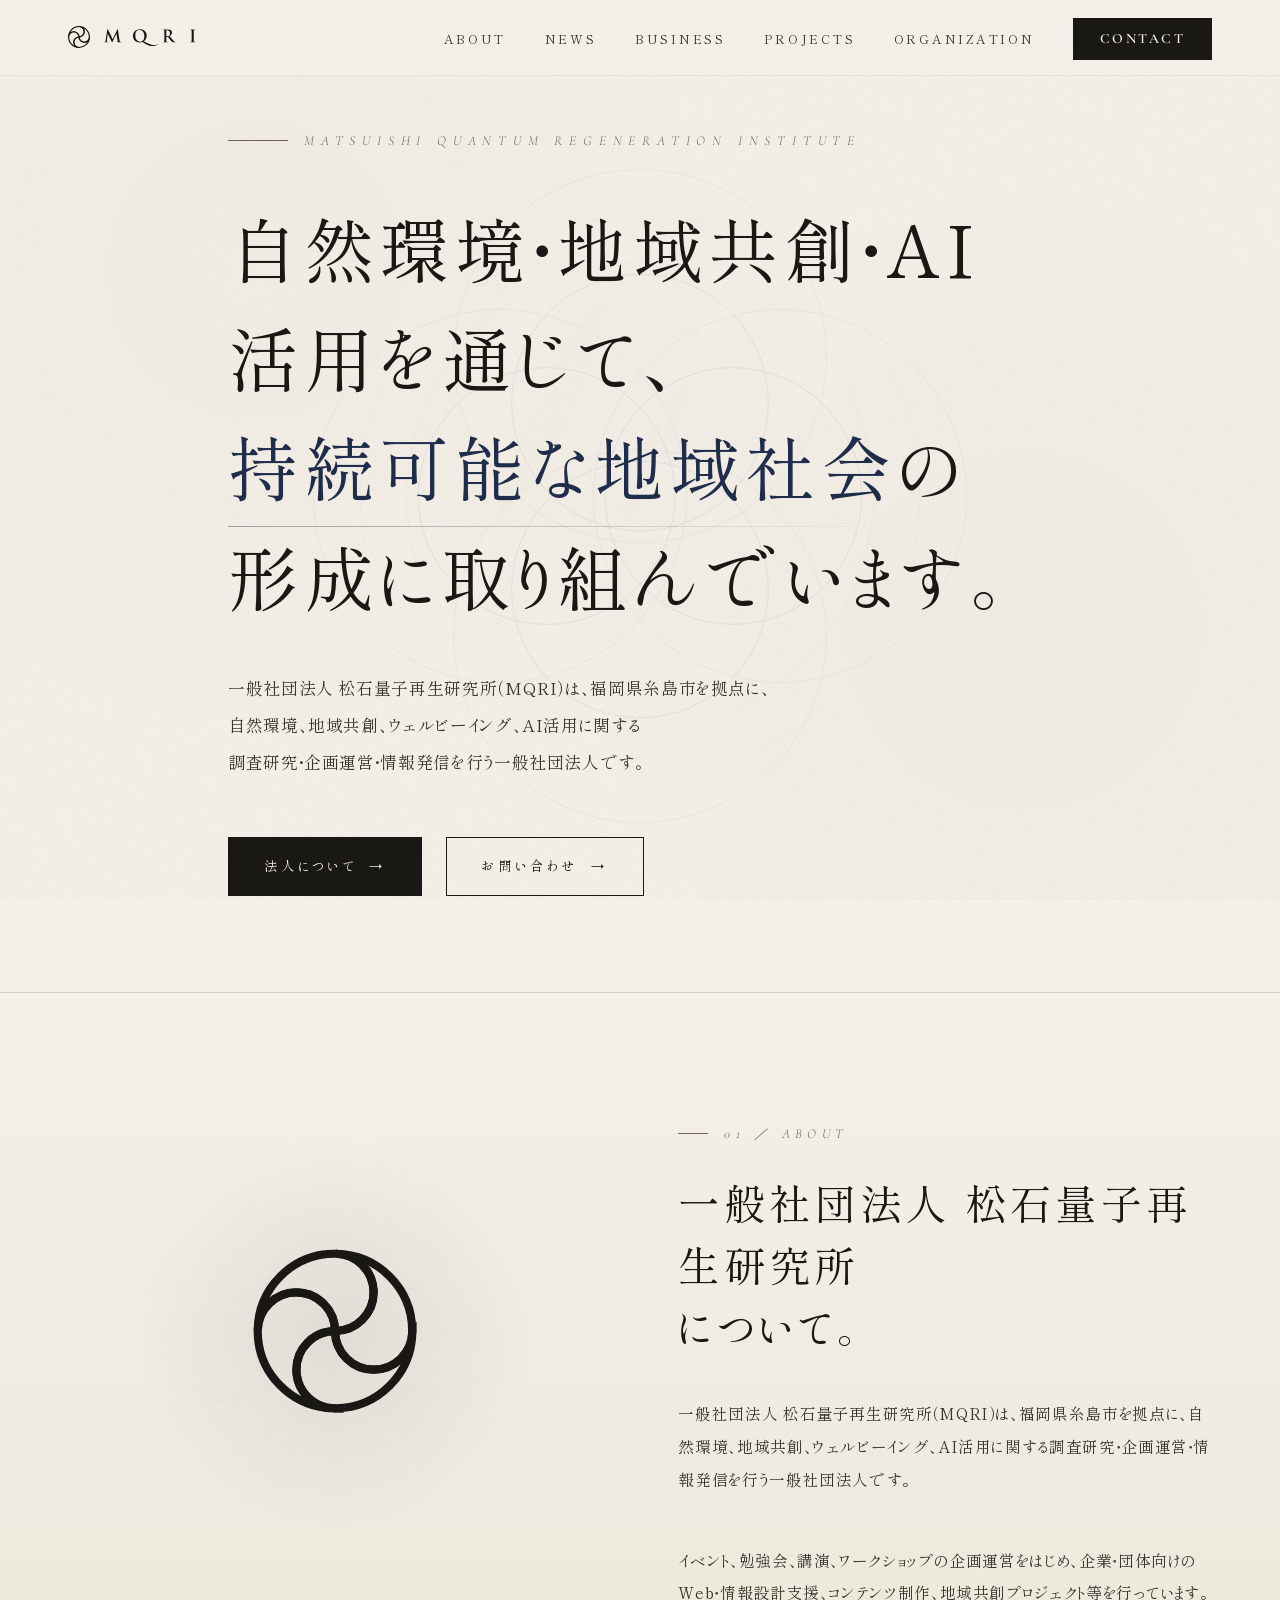
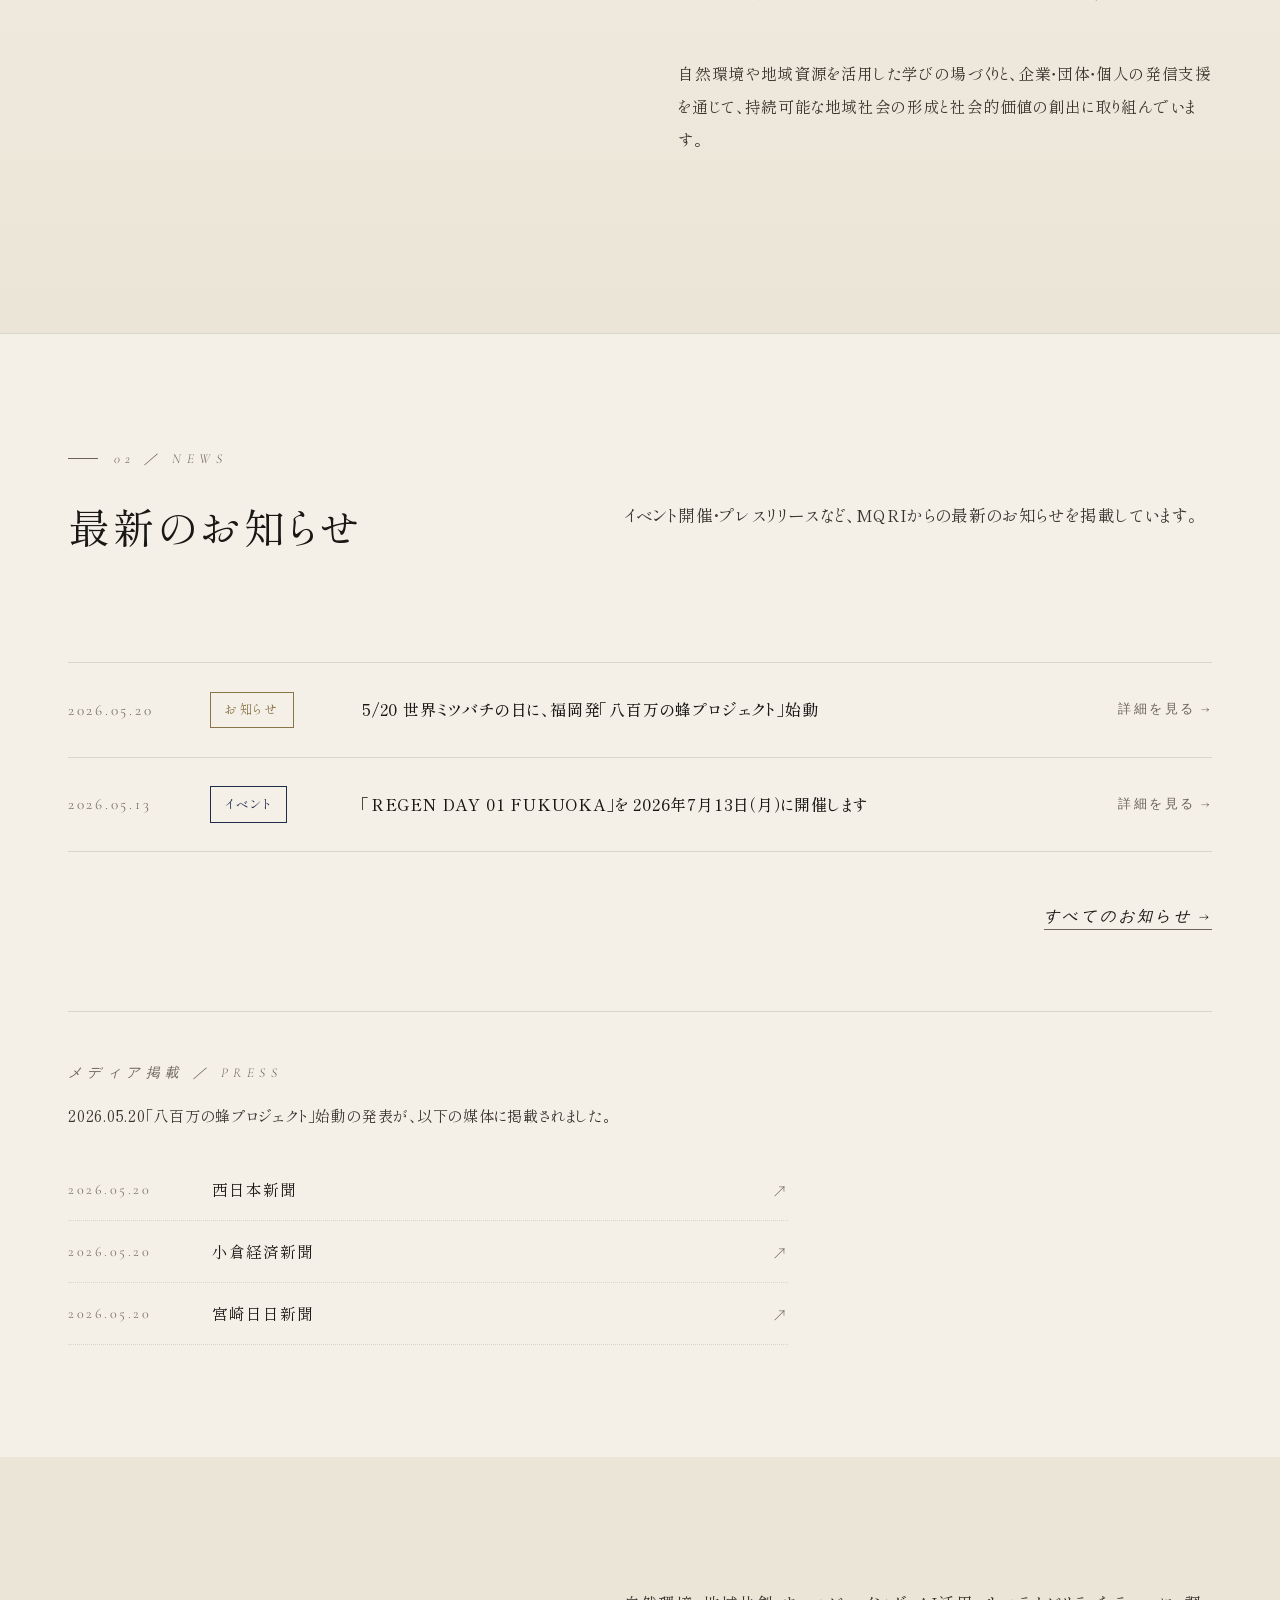
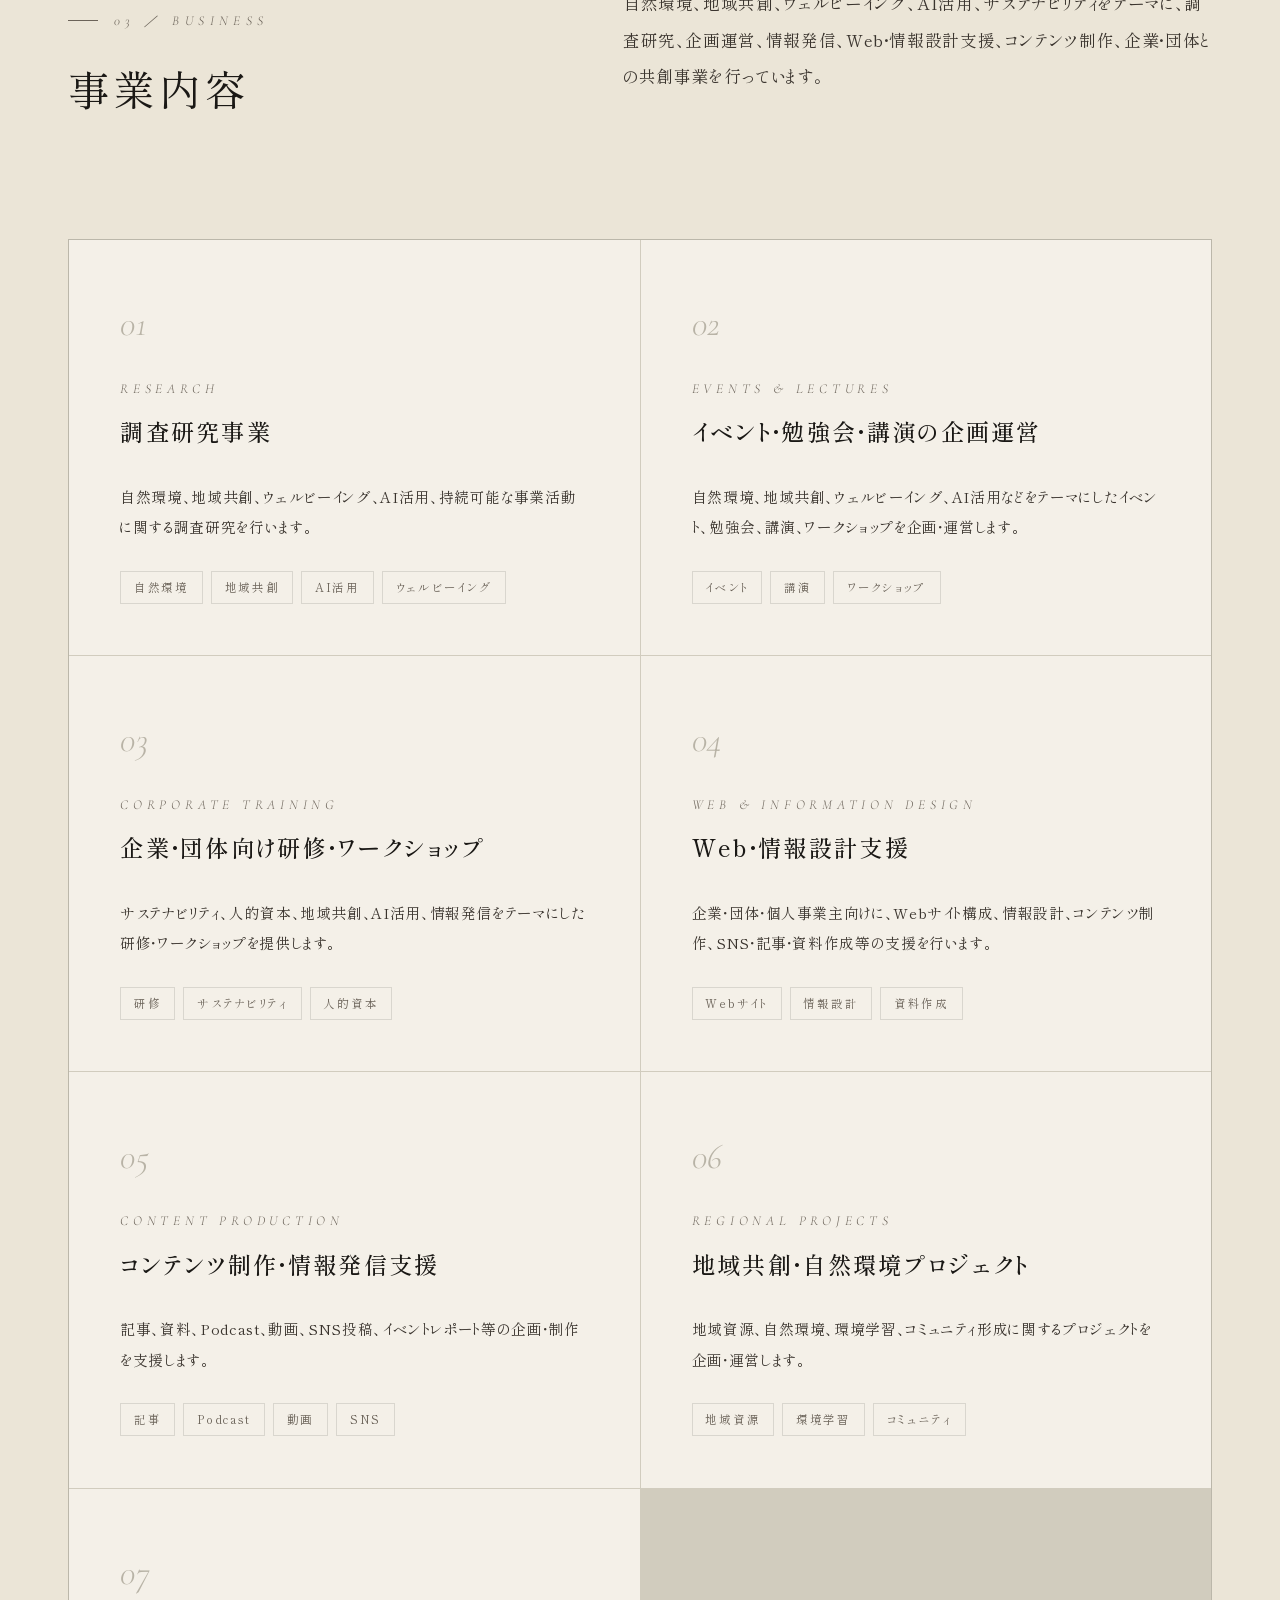
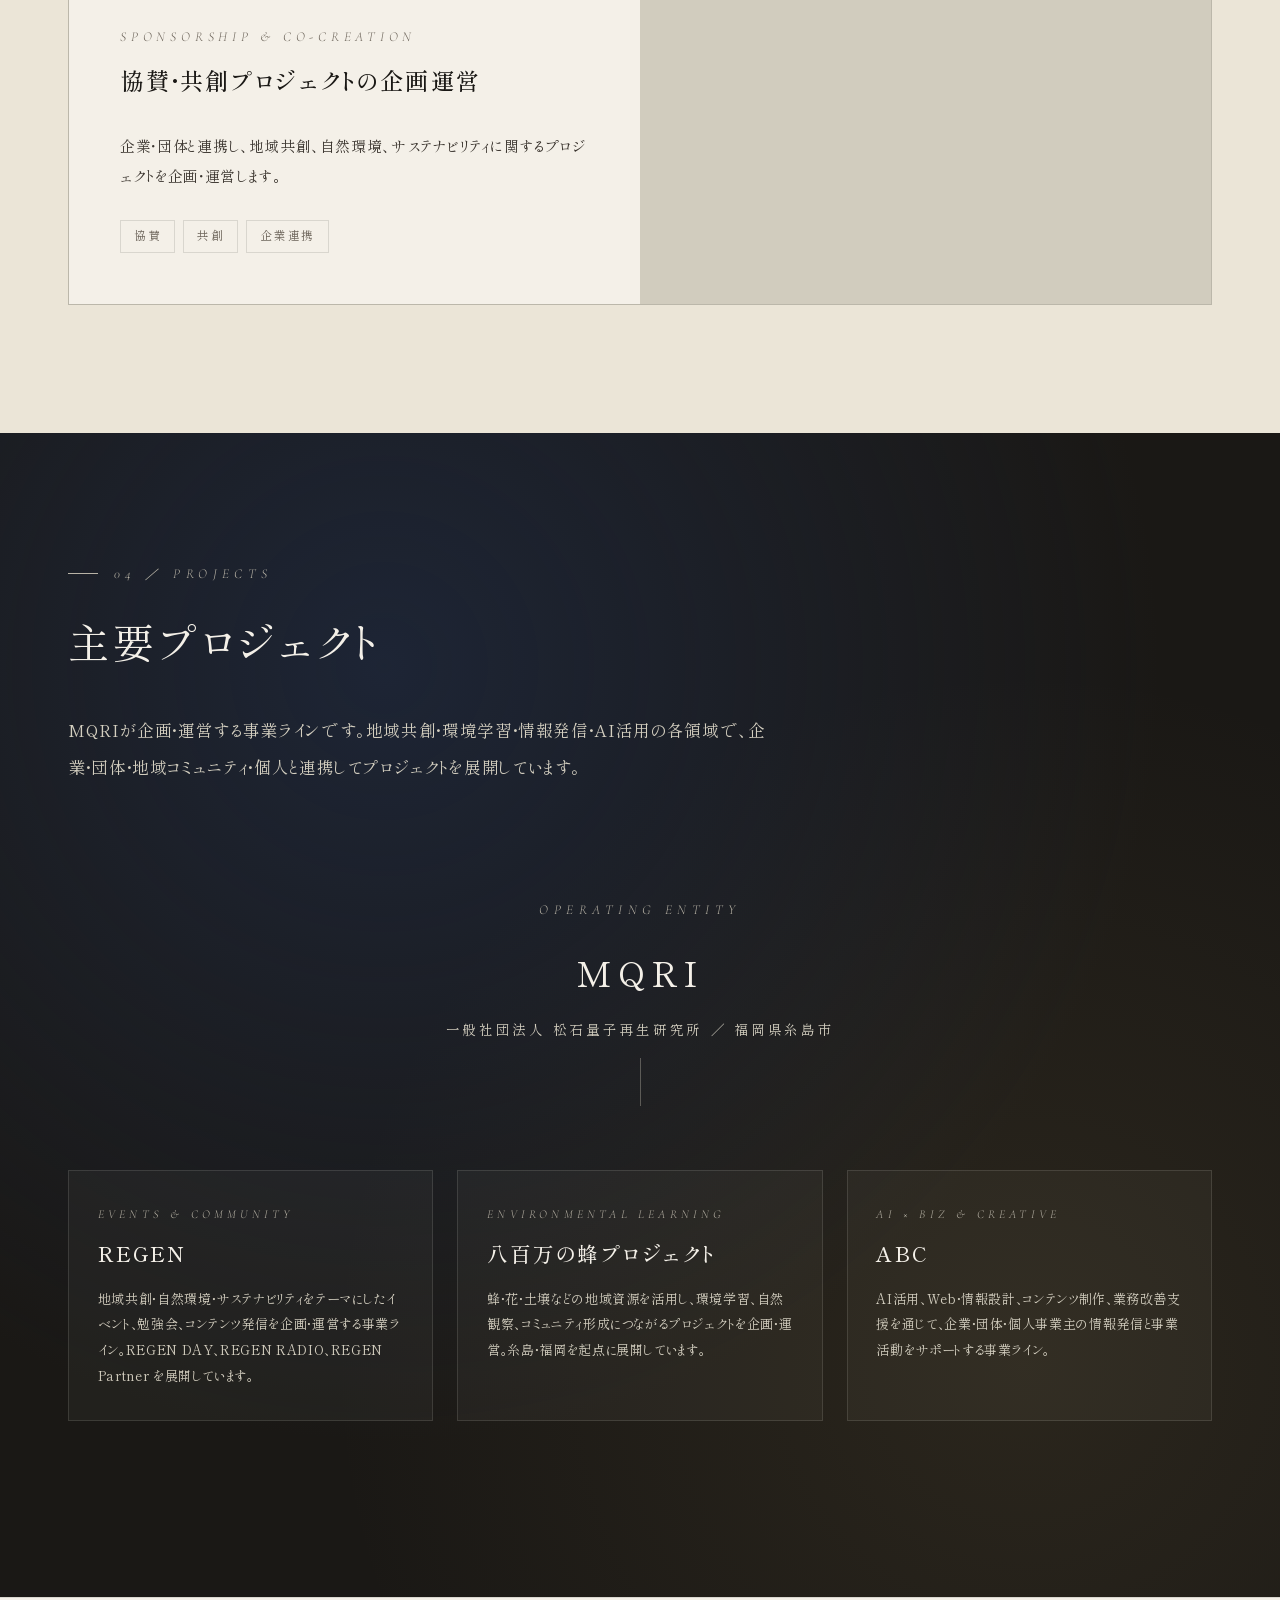
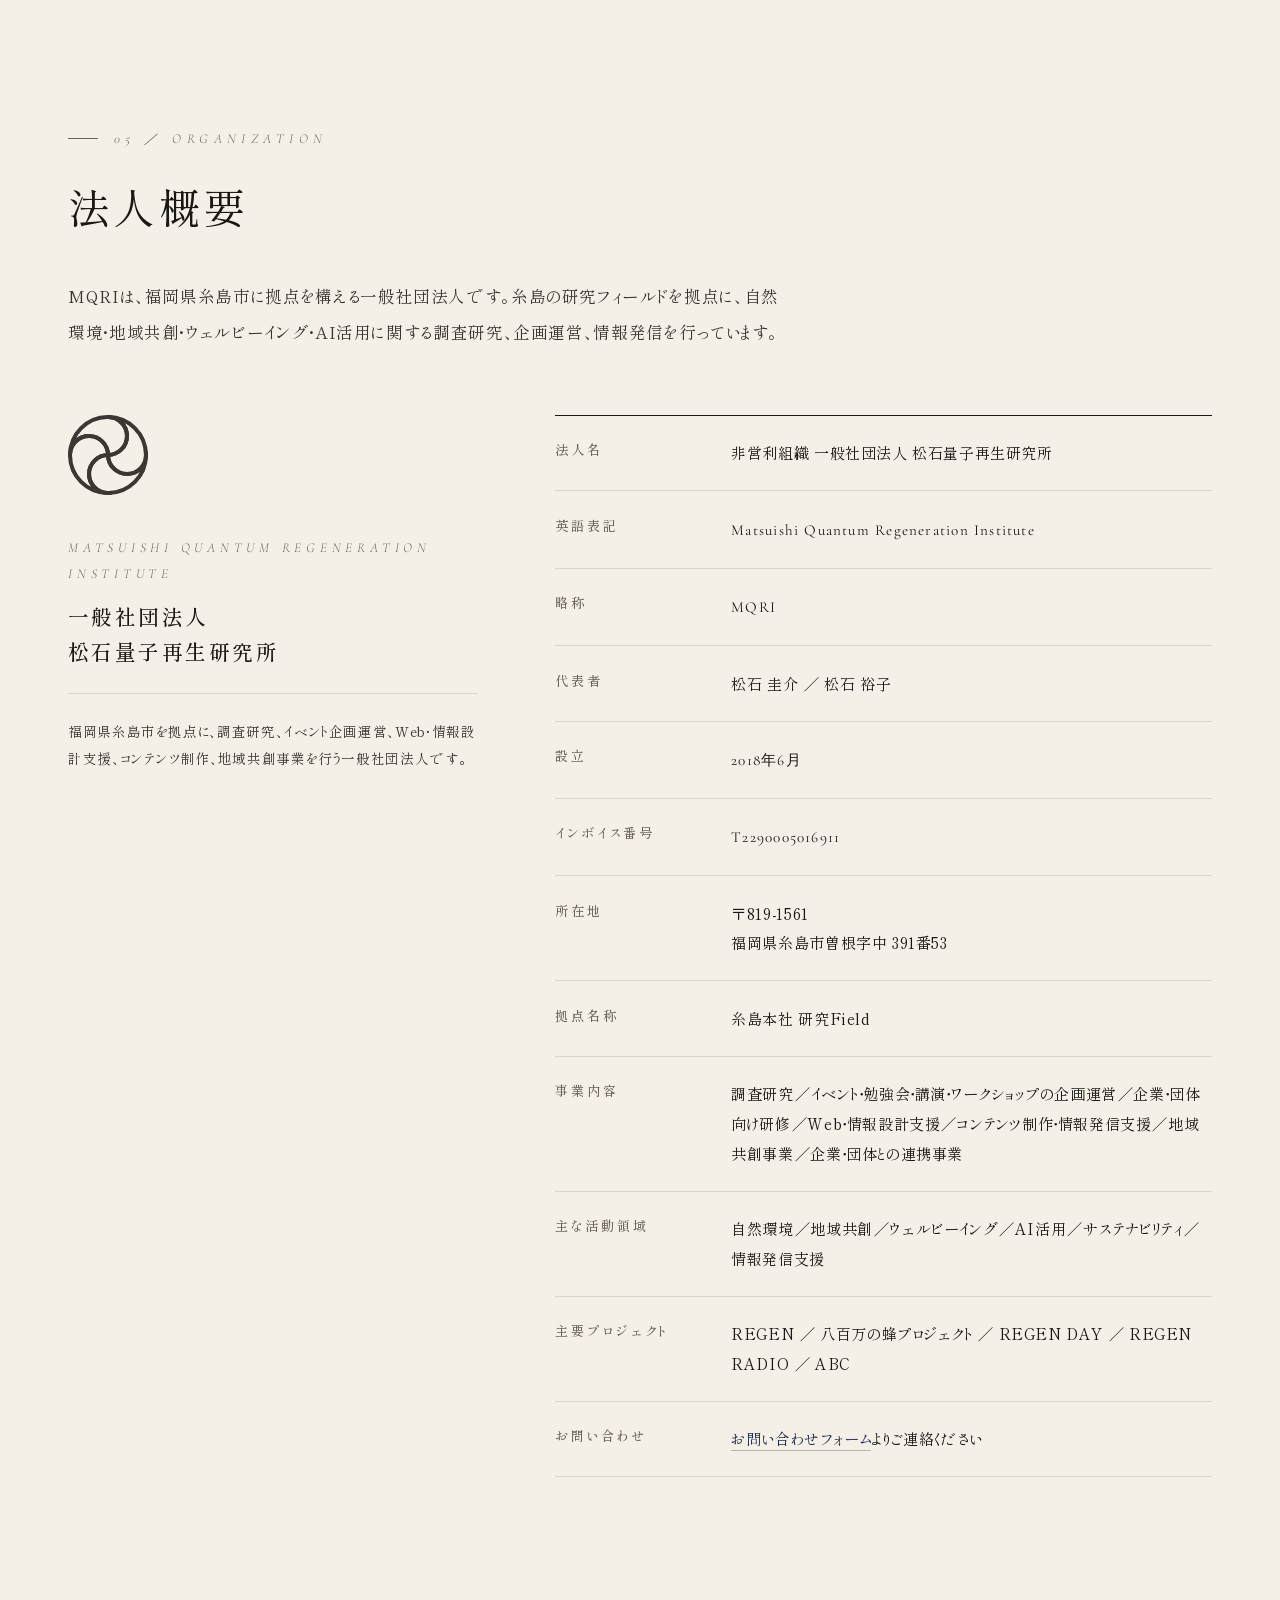
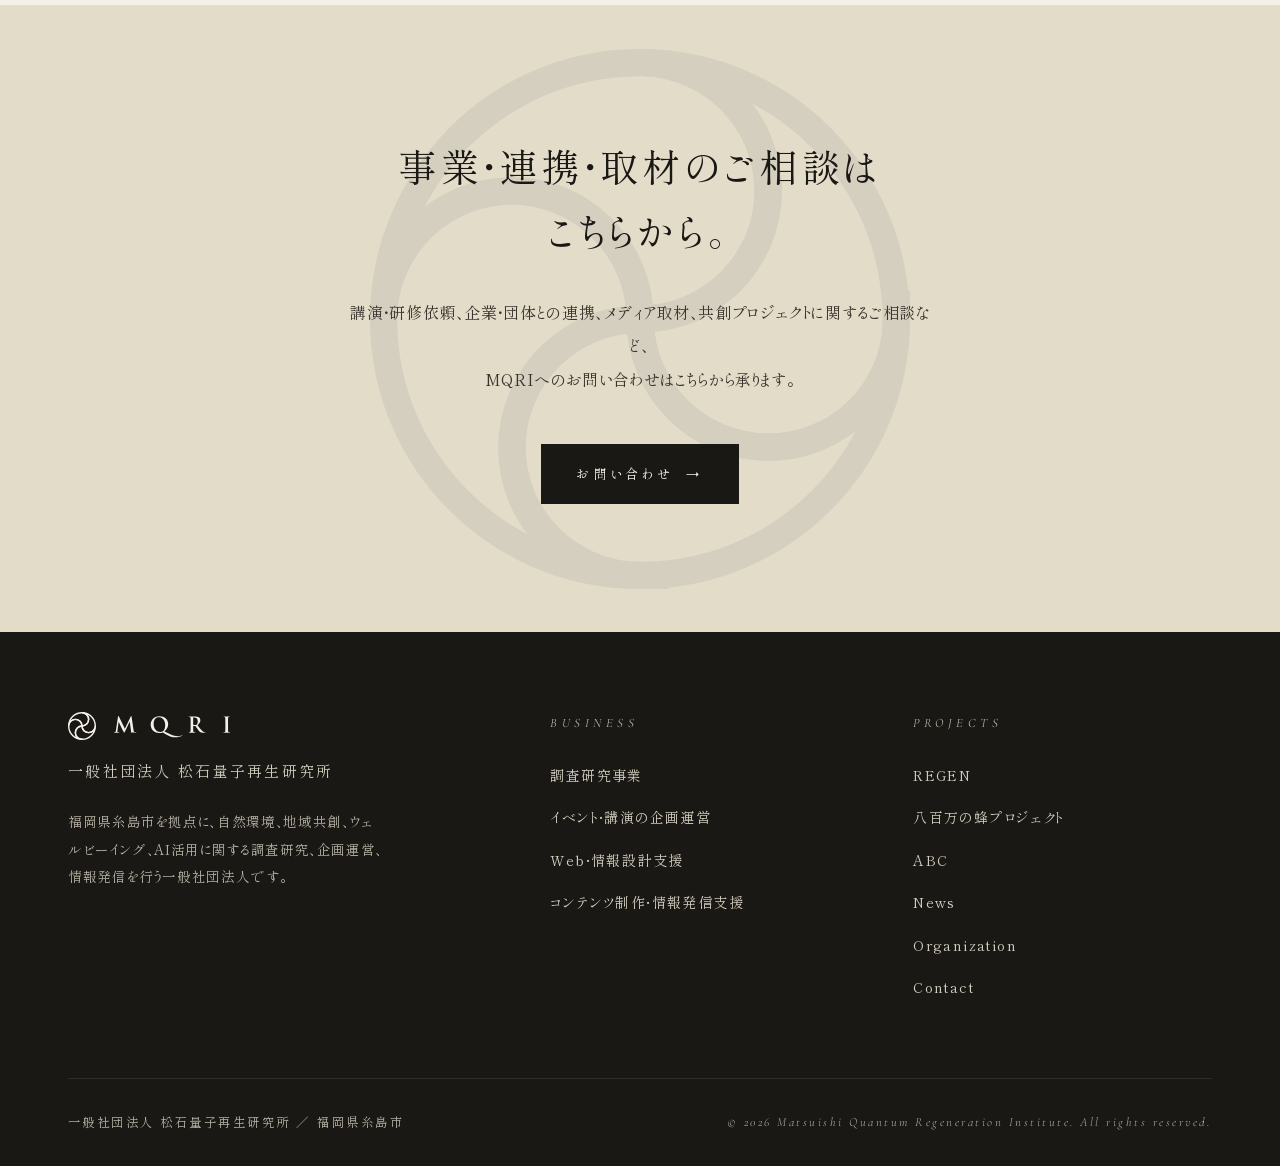
==== commit 9bee1181: "Add メディア掲載 sub-block within NEWS section トップページのNEWSセクション内に、第三者媒体への掲載一覧を サブブロックとして追加。  設計: - 配置: NEW" ====
--- a/index.html
+++ b/index.html
@@ -560,6 +560,93 @@
 }
 
 .news-archive-link:hover { border-bottom-color: var(--ink); }
+
+/* ─── メディア掲載 sub-block (within NEWS section) ─── */
+.news-press {
+  margin-top: 5rem;
+  padding-top: 3rem;
+  border-top: 1px solid var(--line);
+}
+
+.news-press-header {
+  margin-bottom: 1.8rem;
+}
+
+.news-press-label {
+  font-family: "Cormorant Garamond", serif;
+  font-style: italic;
+  font-size: 0.85rem;
+  letter-spacing: 0.4em;
+  color: var(--ink-mute);
+  text-transform: uppercase;
+  margin-bottom: 1rem;
+}
+
+.news-press-intro {
+  font-family: "Shippori Mincho", serif;
+  font-size: 0.95rem;
+  line-height: 1.95;
+  color: var(--ink-soft);
+  letter-spacing: 0.05em;
+  max-width: 720px;
+}
+
+.news-press-list {
+  list-style: none;
+  padding: 0;
+  margin: 0;
+  max-width: 720px;
+}
+
+.news-press-list li { margin: 0; }
+
+.news-press-list a {
+  display: grid;
+  grid-template-columns: 120px 1fr auto;
+  gap: 1.5rem;
+  align-items: center;
+  padding: 1rem 0;
+  border-bottom: 1px dotted var(--line);
+  text-decoration: none;
+  color: var(--ink);
+  transition: padding-left 0.2s, border-bottom-color 0.2s;
+}
+
+.news-press-list a:hover {
+  padding-left: 0.5rem;
+  border-bottom-color: var(--ink-mute);
+}
+
+.news-press-list .press-date {
+  font-family: "Cormorant Garamond", serif;
+  font-size: 0.88rem;
+  letter-spacing: 0.18em;
+  color: var(--ink-mute);
+}
+
+.news-press-list .press-media {
+  font-family: "Shippori Mincho", serif;
+  font-size: 0.98rem;
+  letter-spacing: 0.06em;
+  color: var(--ink);
+}
+
+.news-press-list .press-arrow {
+  font-size: 0.95rem;
+  color: var(--ink-mute);
+  transition: color 0.2s;
+}
+
+.news-press-list a:hover .press-arrow {
+  color: var(--ink);
+}
+
+@media (max-width: 600px) {
+  .news-press-list a {
+    grid-template-columns: auto 1fr auto;
+    gap: 1rem;
+  }
+}
 
 /* ───────────── FOUR REGENERATIONS ───────────── */
 .regen {
@@ -1368,6 +1455,39 @@
 
     <div class="news-section-footer">
       <a href="/news/" class="news-archive-link">すべてのお知らせ →</a>
+    </div>
+
+    <!-- ─── メディア掲載 (sub-block) ─── -->
+    <div class="news-press">
+      <div class="news-press-header">
+        <div class="news-press-label">メディア掲載 ／ Press</div>
+        <p class="news-press-intro">
+          2026.05.20「八百万の蜂プロジェクト」始動の発表が、以下の媒体に掲載されました。
+        </p>
+      </div>
+      <ul class="news-press-list">
+        <li>
+          <a href="https://www.nishinippon.co.jp/item/1494332/" target="_blank" rel="noopener noreferrer">
+            <span class="press-date">2026.05.20</span>
+            <span class="press-media">西日本新聞</span>
+            <span class="press-arrow">↗</span>
+          </a>
+        </li>
+        <li>
+          <a href="https://kokura.keizai.biz/release/580946/" target="_blank" rel="noopener noreferrer">
+            <span class="press-date">2026.05.20</span>
+            <span class="press-media">小倉経済新聞</span>
+            <span class="press-arrow">↗</span>
+          </a>
+        </li>
+        <li>
+          <a href="https://www.the-miyanichi.co.jp/pressrelease/prtimes/783860.html" target="_blank" rel="noopener noreferrer">
+            <span class="press-date">2026.05.20</span>
+            <span class="press-media">宮崎日日新聞</span>
+            <span class="press-arrow">↗</span>
+          </a>
+        </li>
+      </ul>
     </div>
   </div>
 </section>
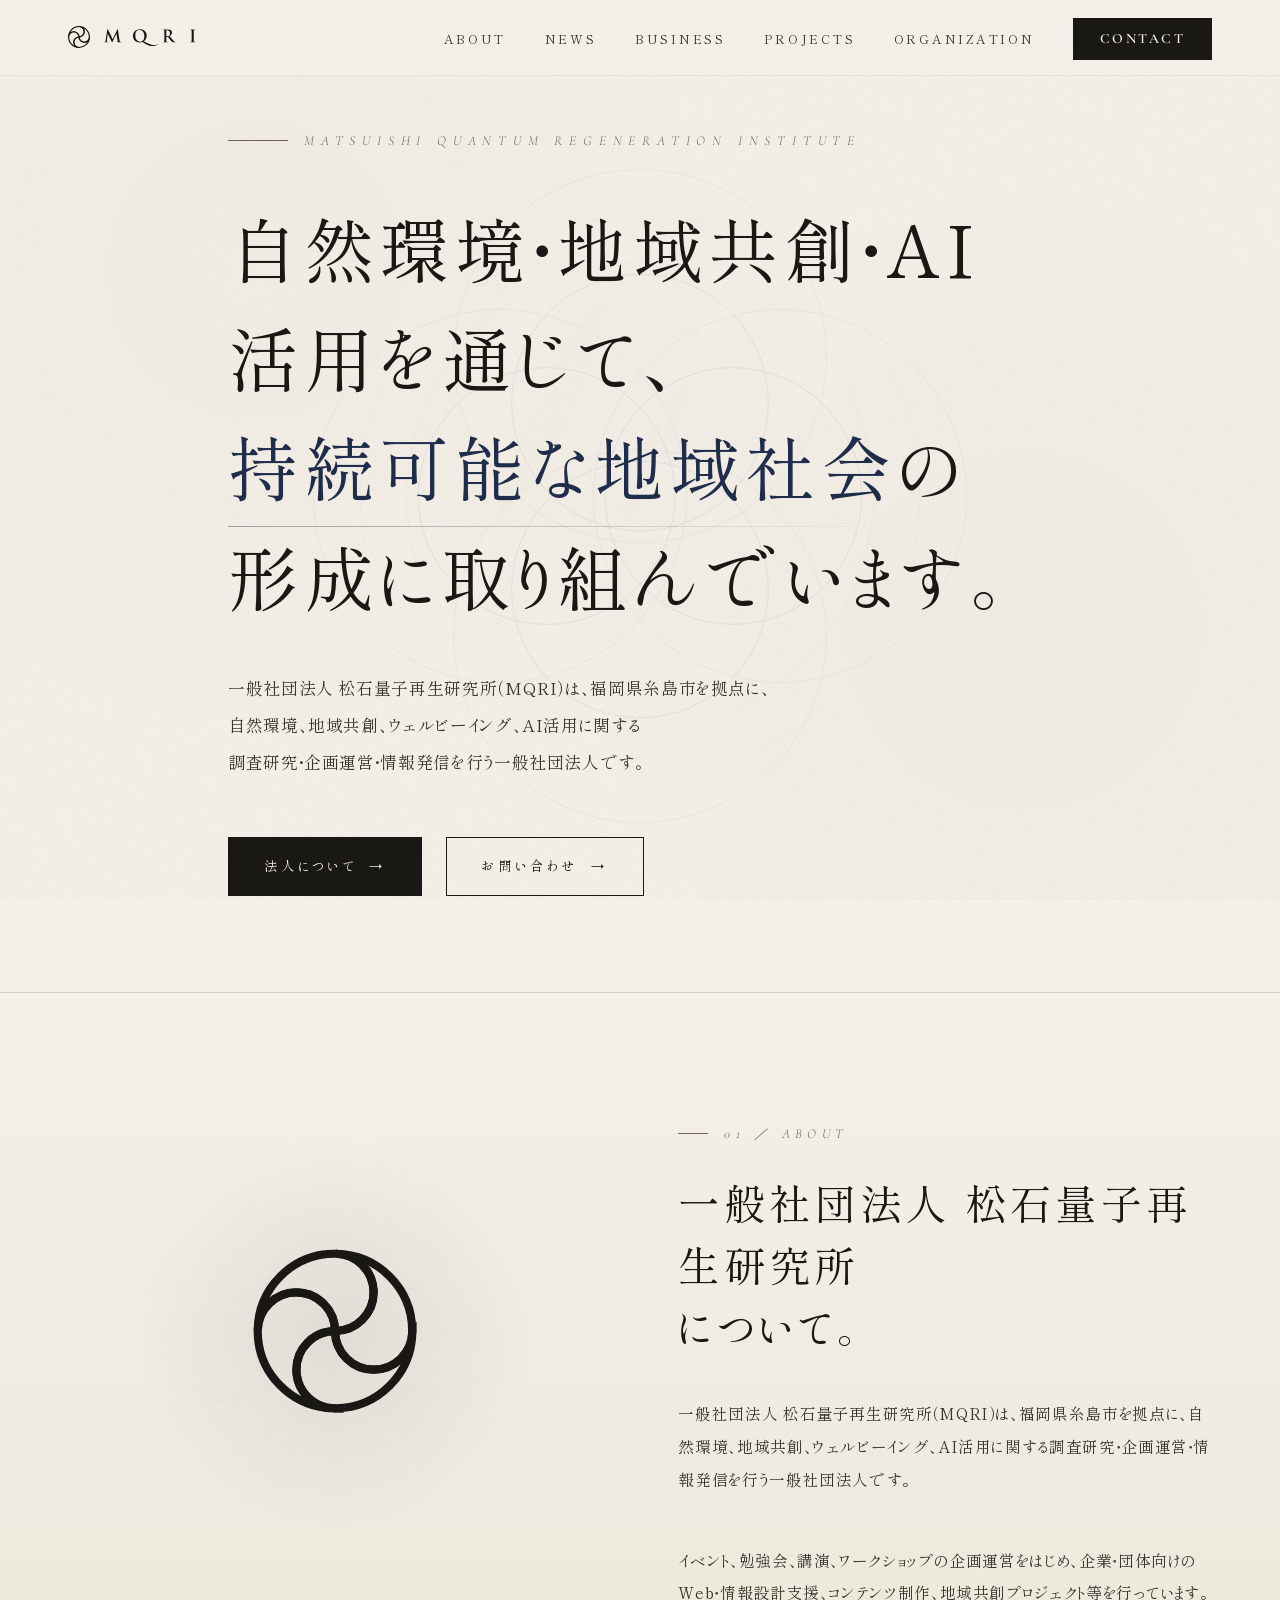
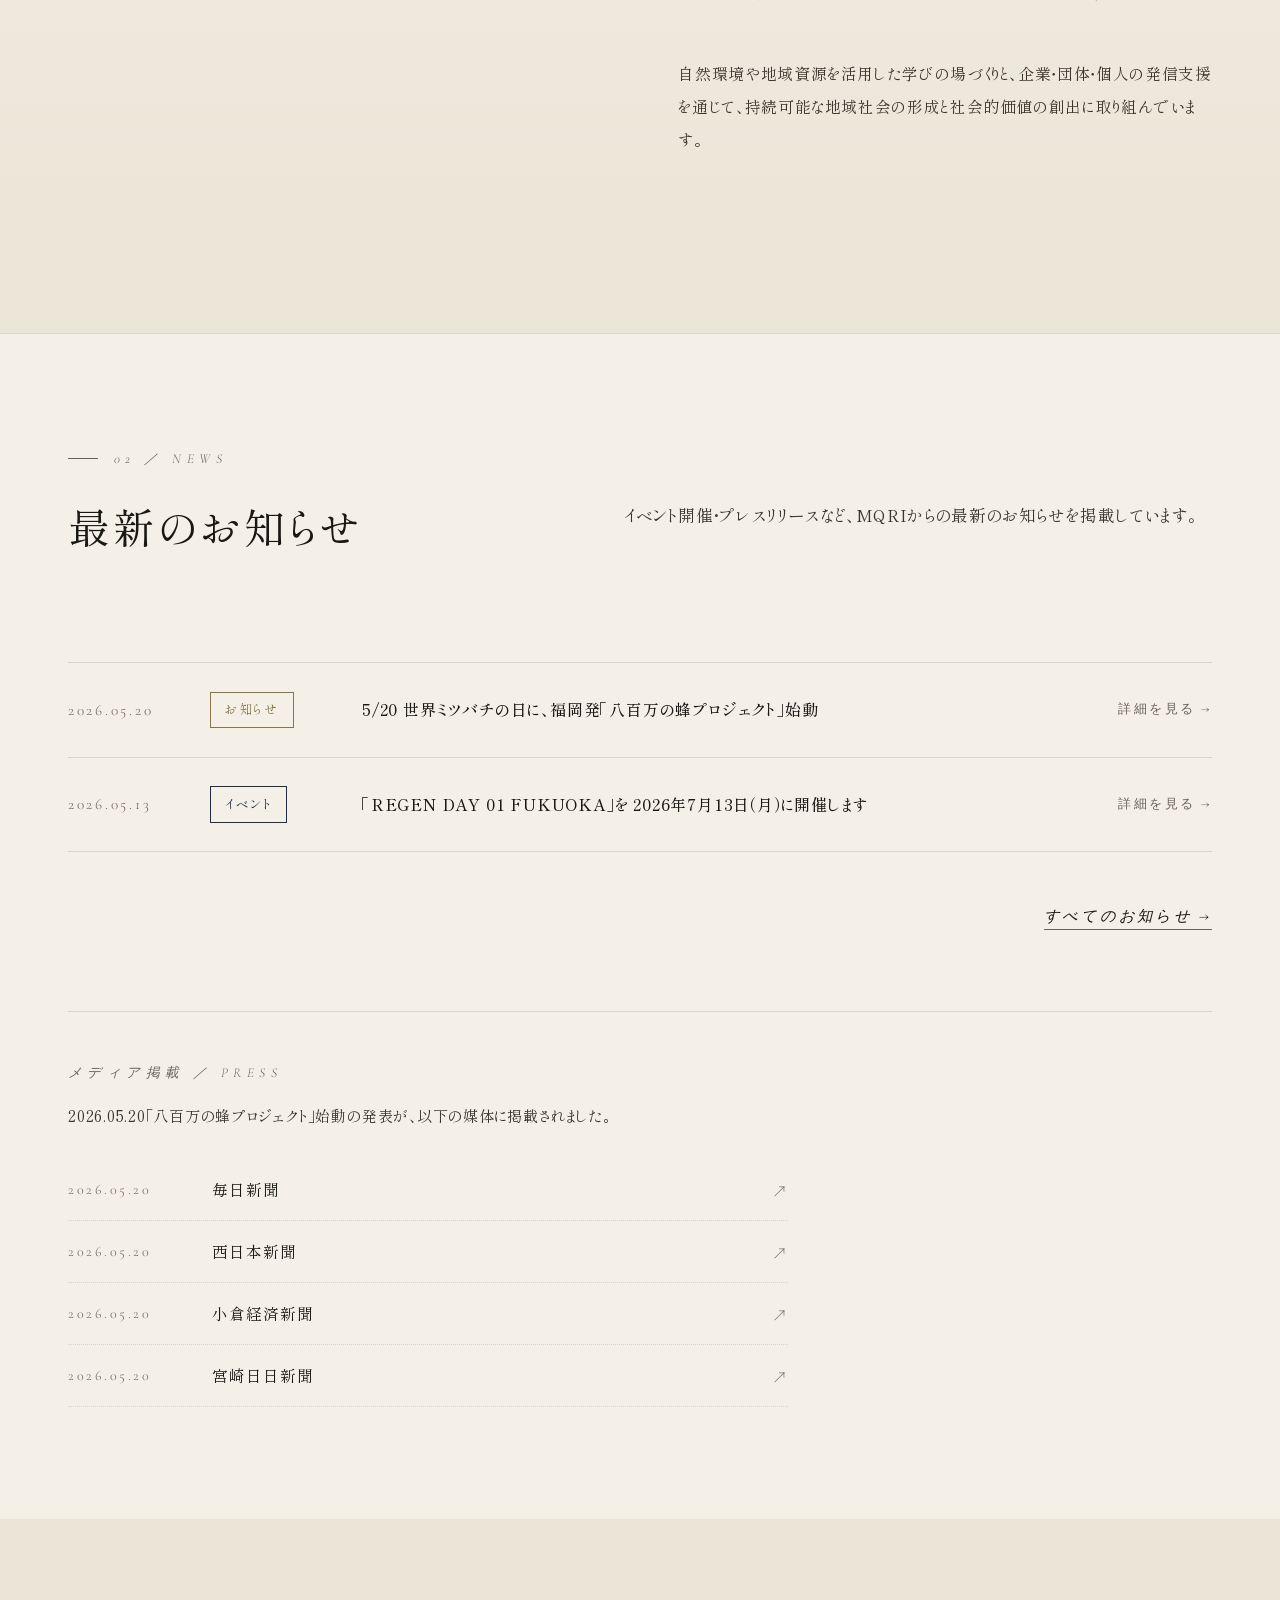
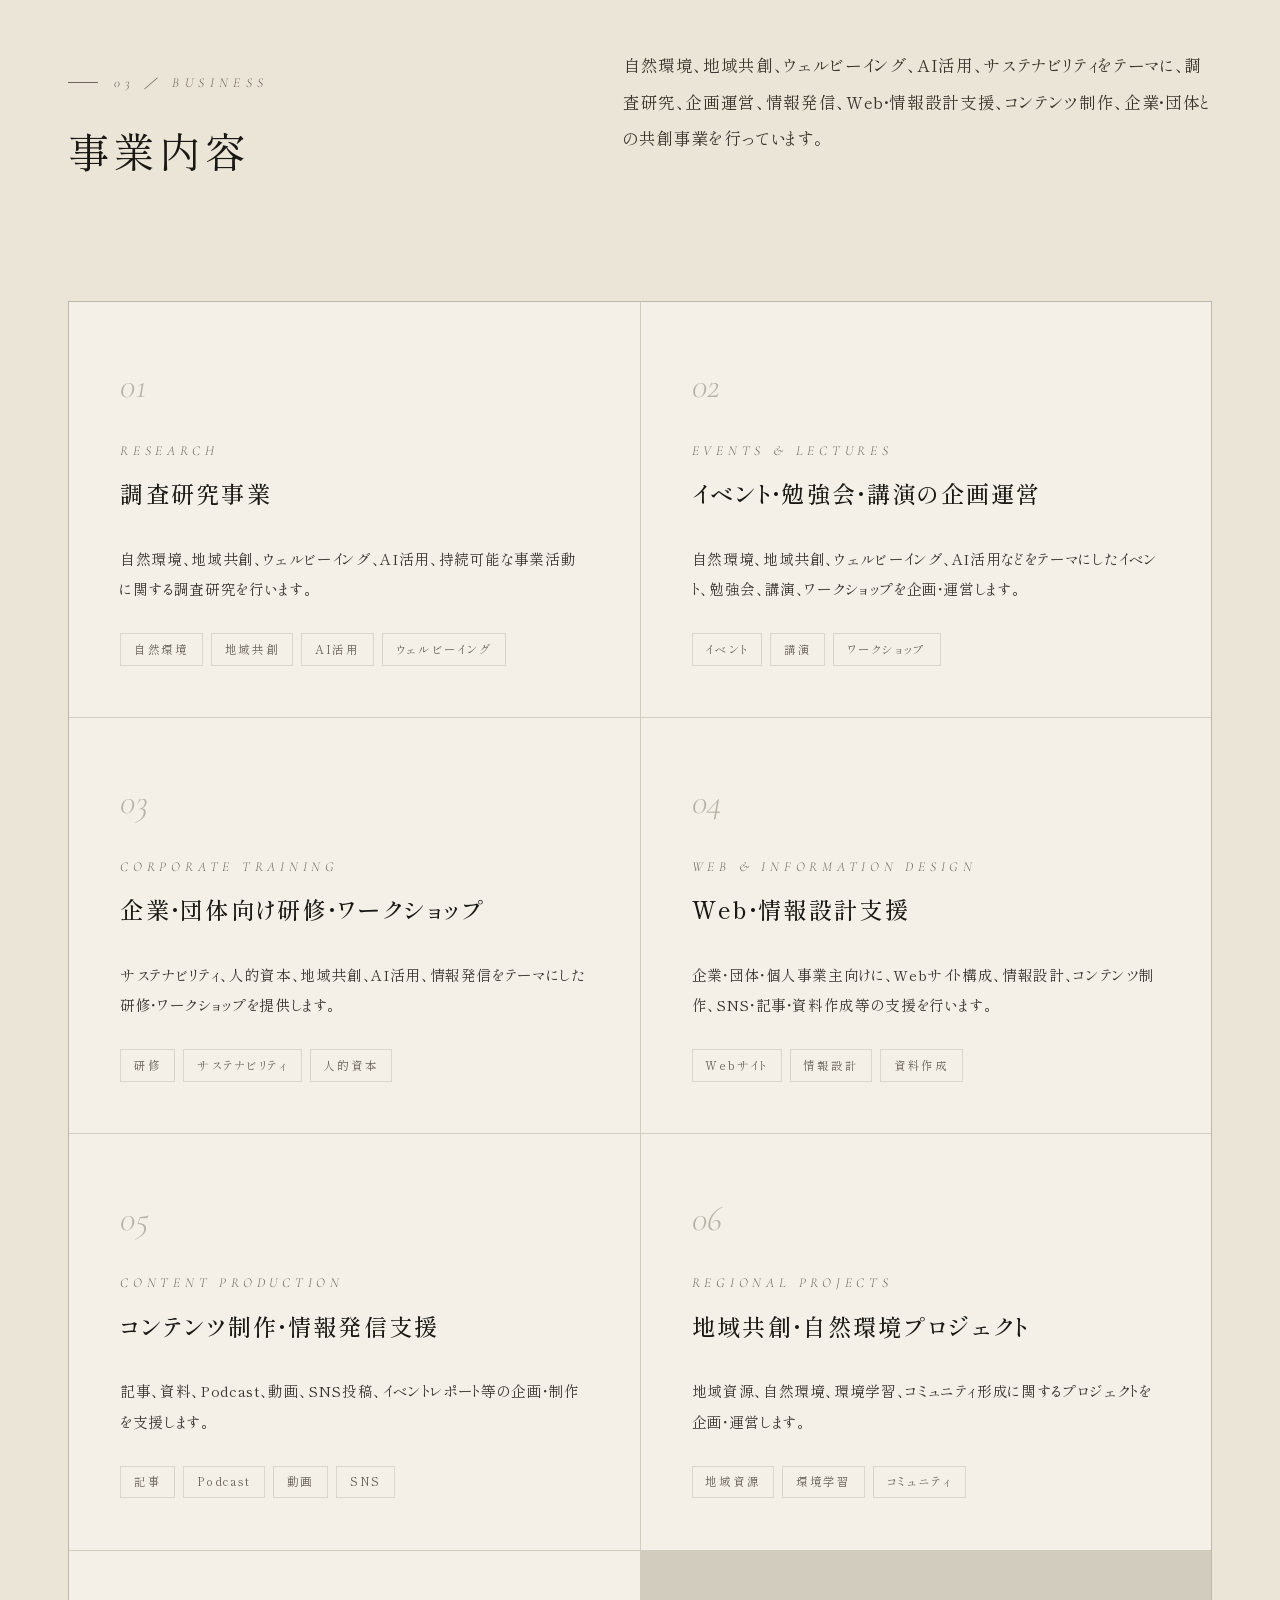
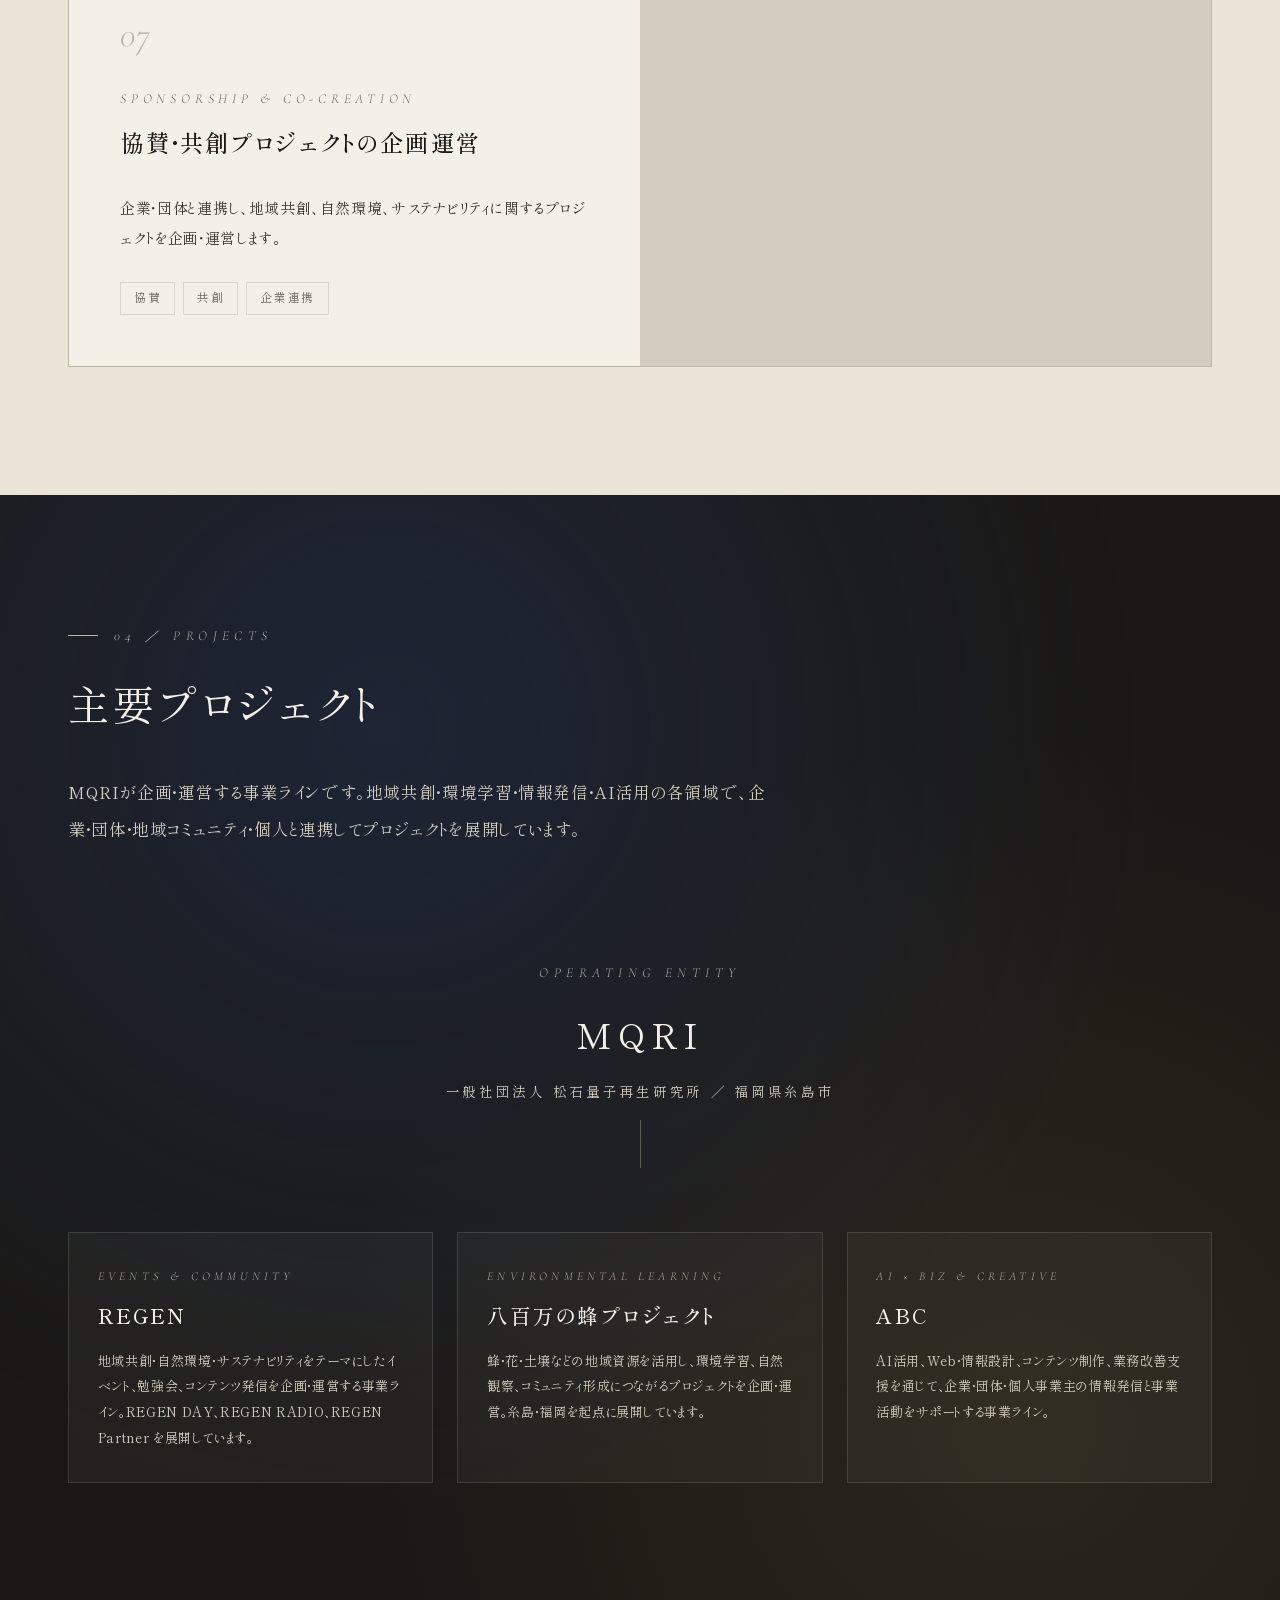
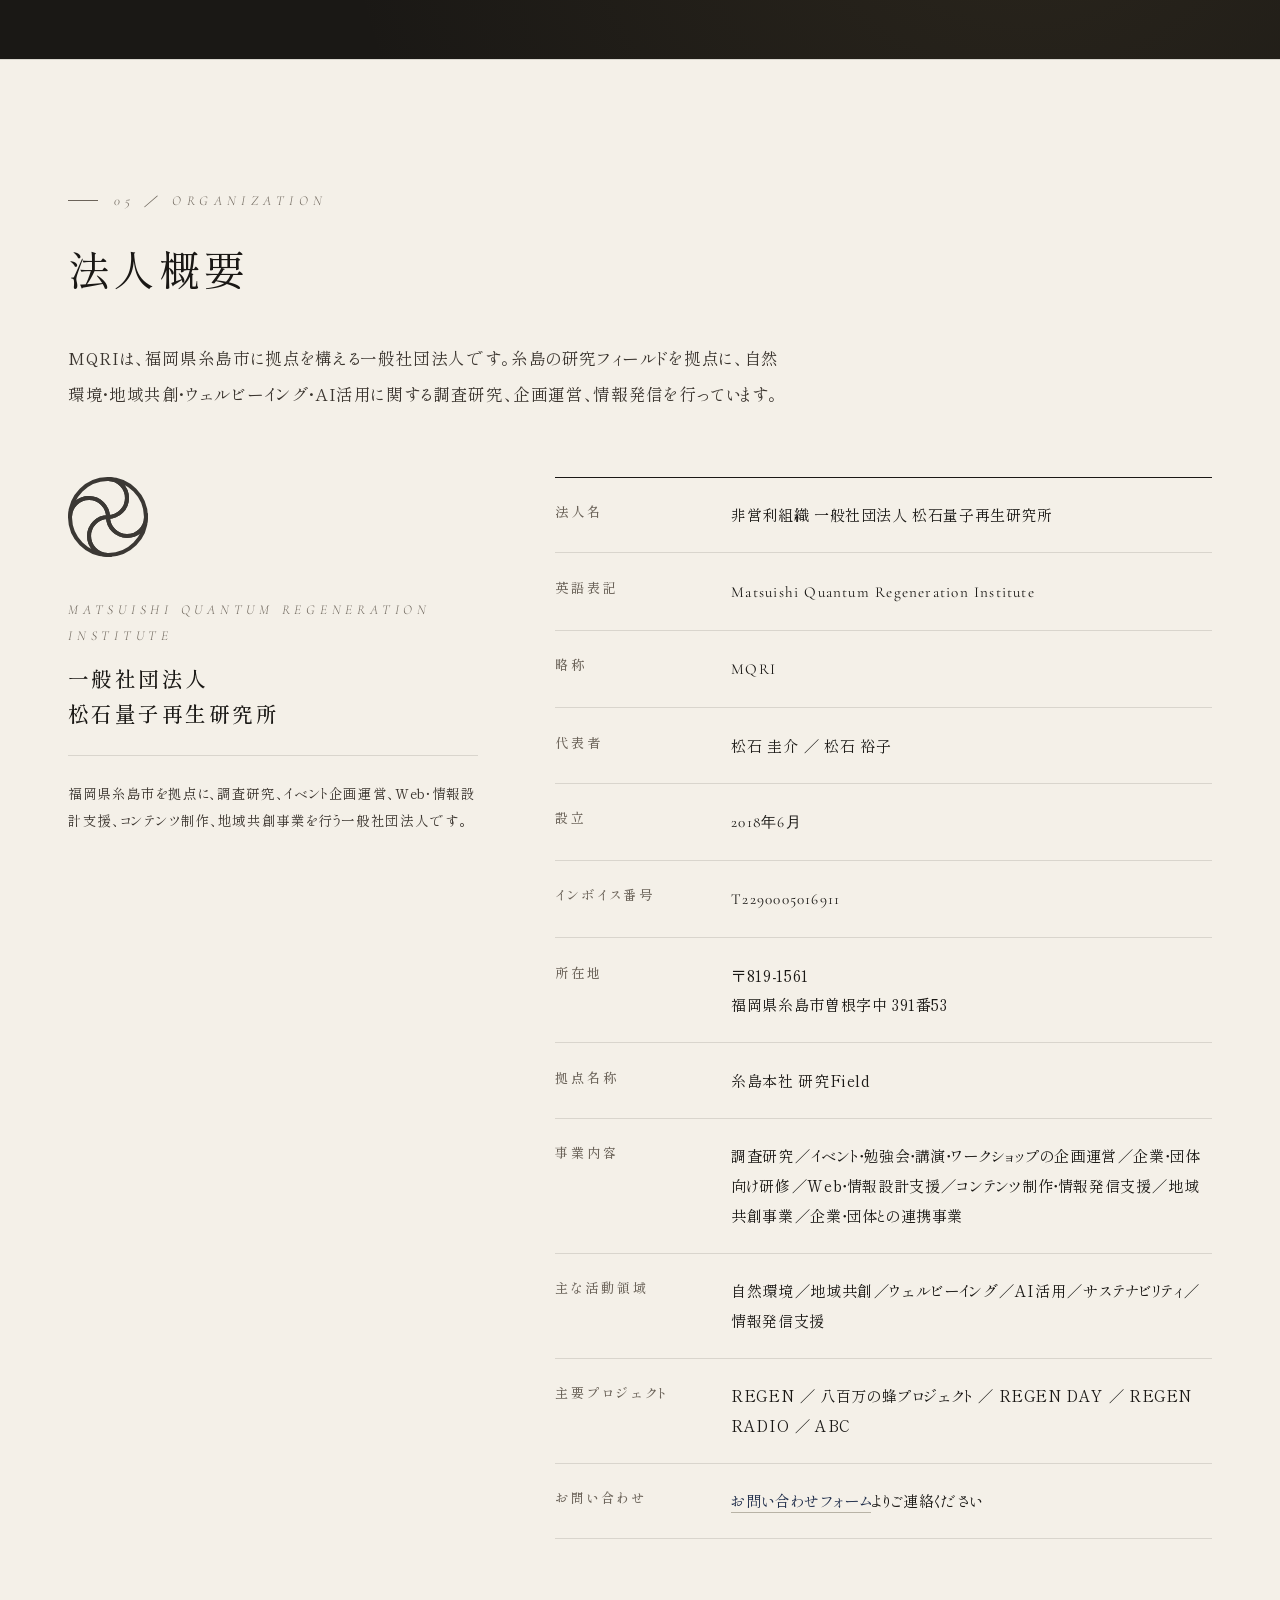
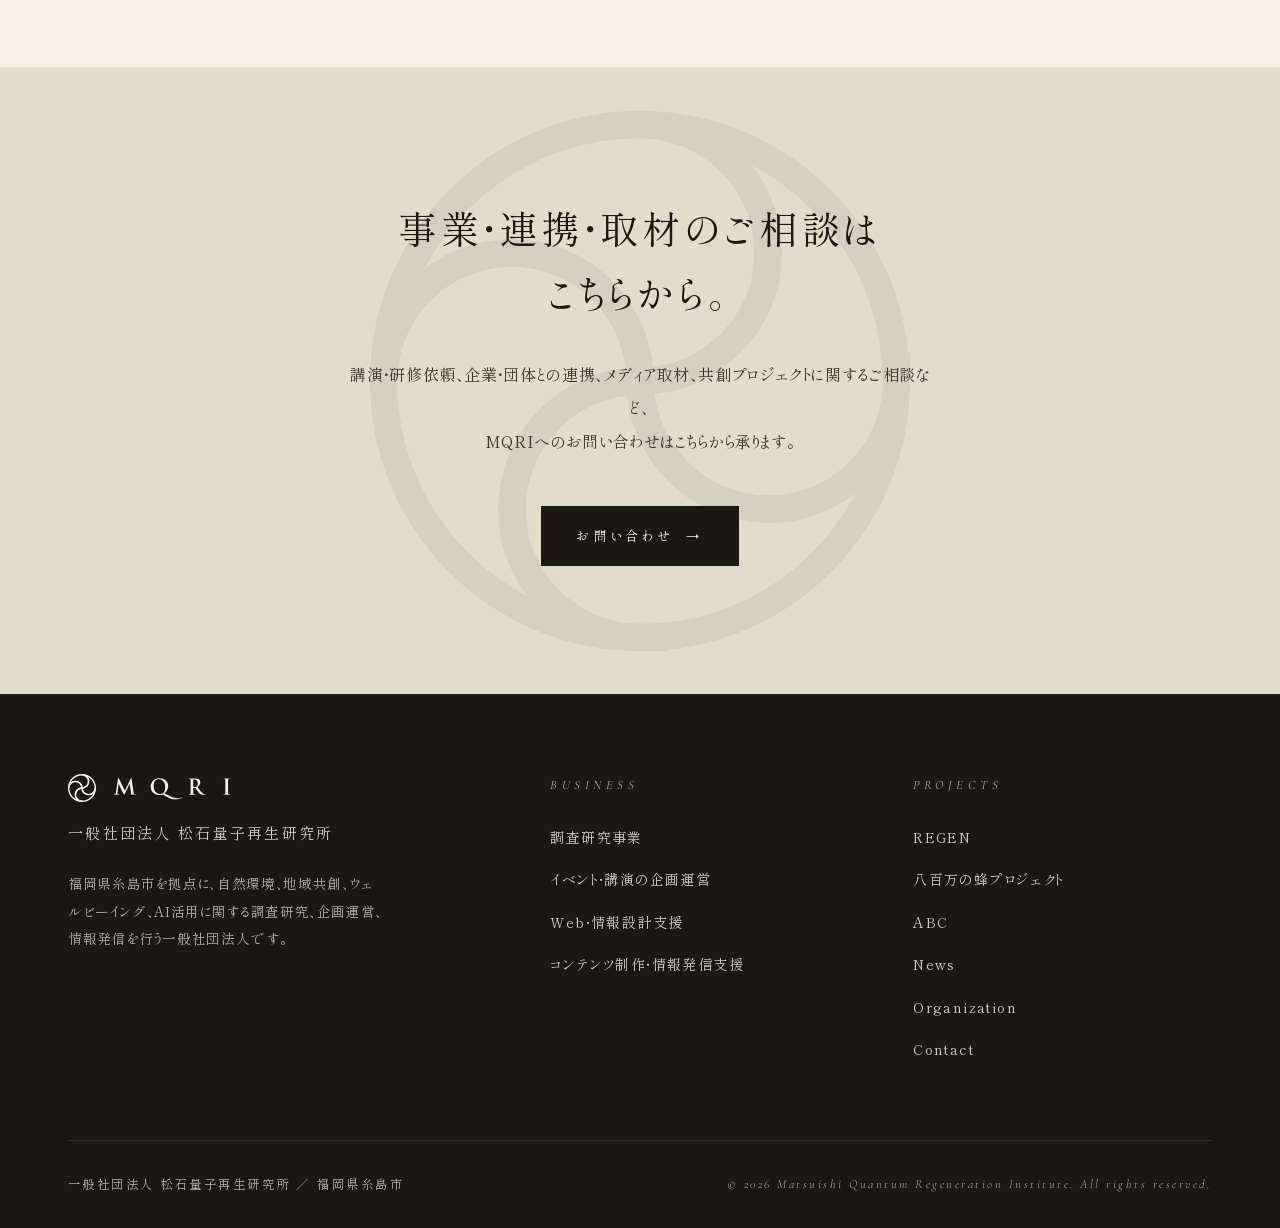
==== commit 429a2897: "Add 毎日新聞 to メディア掲載 list 毎日新聞の掲載 (PR TIMES 二次配信、2026.05.20) を追加。 全国紙のため最上段に配置 (毎日 → 西日本 → 小倉 → 宮崎)。  " ====
--- a/index.html
+++ b/index.html
@@ -1466,6 +1466,13 @@
         </p>
       </div>
       <ul class="news-press-list">
+        <li>
+          <a href="https://mainichi.jp/articles/20260520/pr2/00m/020/846000c" target="_blank" rel="noopener noreferrer">
+            <span class="press-date">2026.05.20</span>
+            <span class="press-media">毎日新聞</span>
+            <span class="press-arrow">↗</span>
+          </a>
+        </li>
         <li>
           <a href="https://www.nishinippon.co.jp/item/1494332/" target="_blank" rel="noopener noreferrer">
             <span class="press-date">2026.05.20</span>
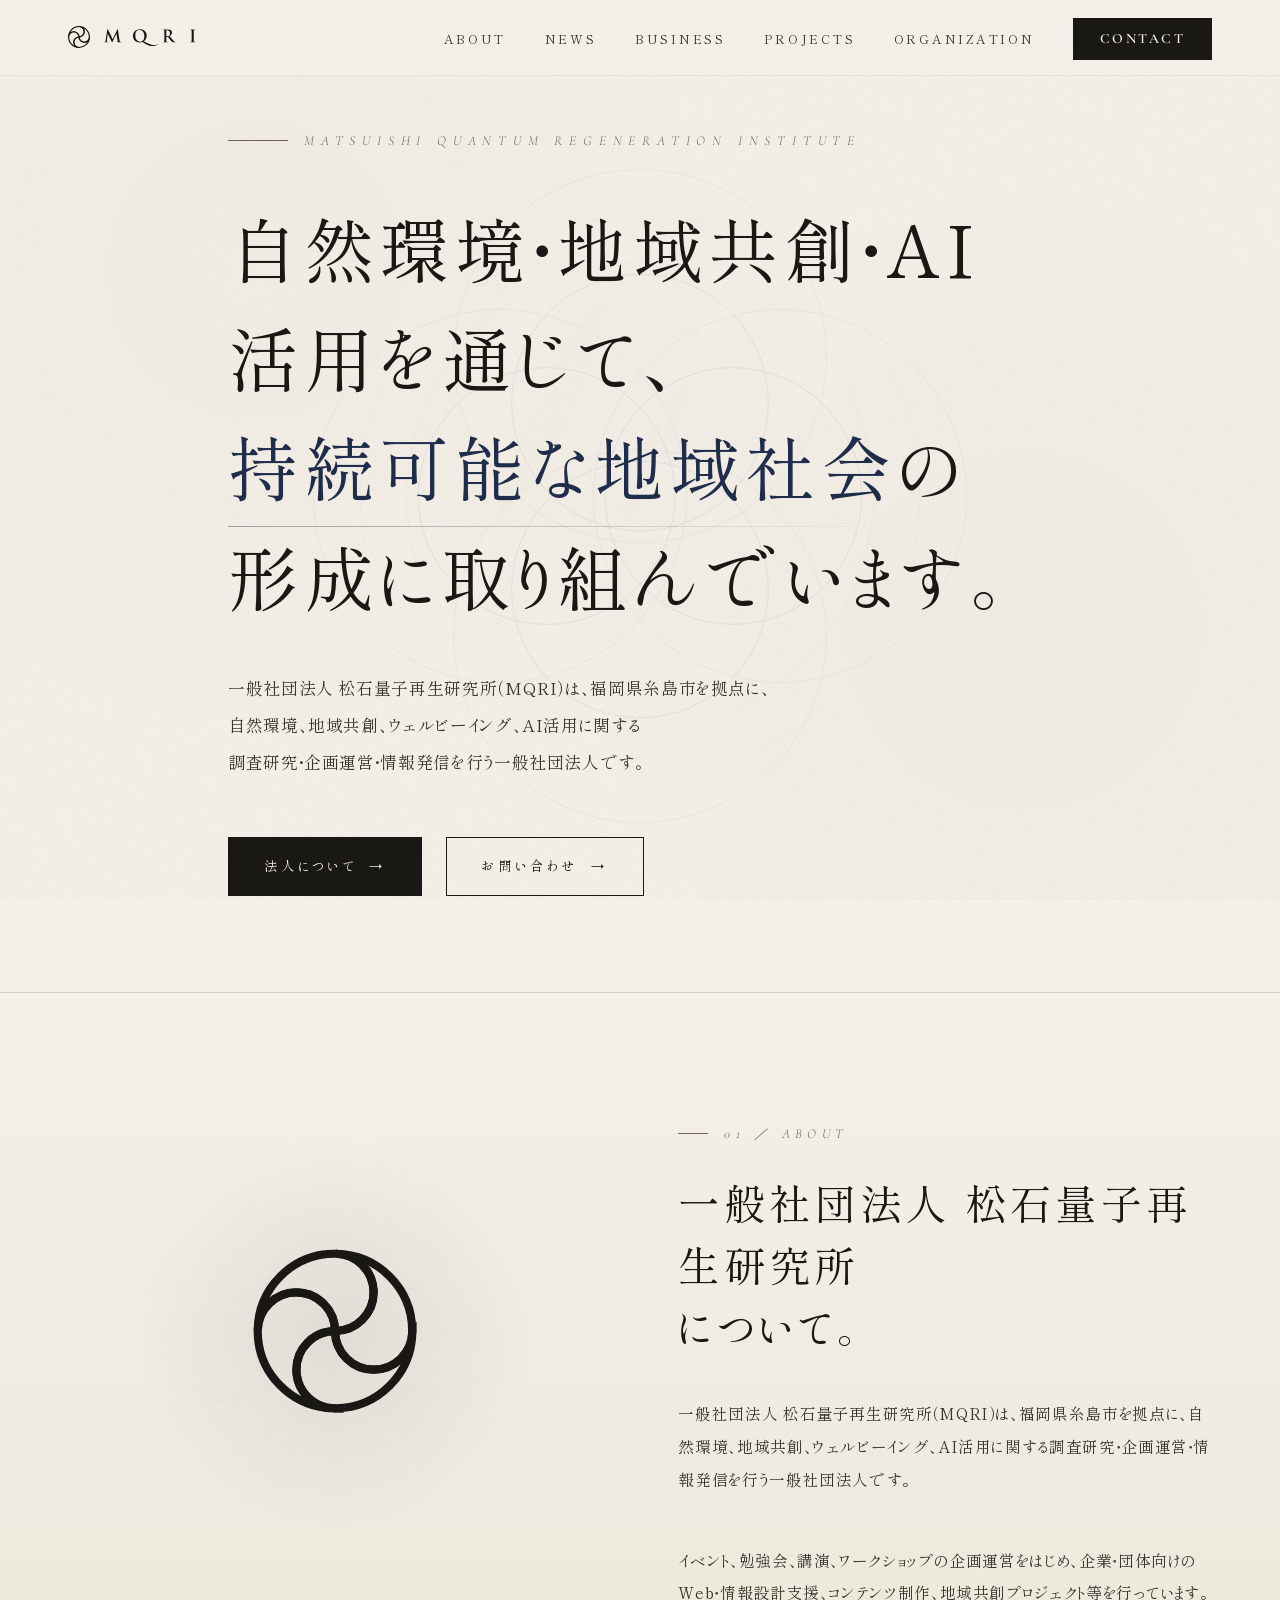
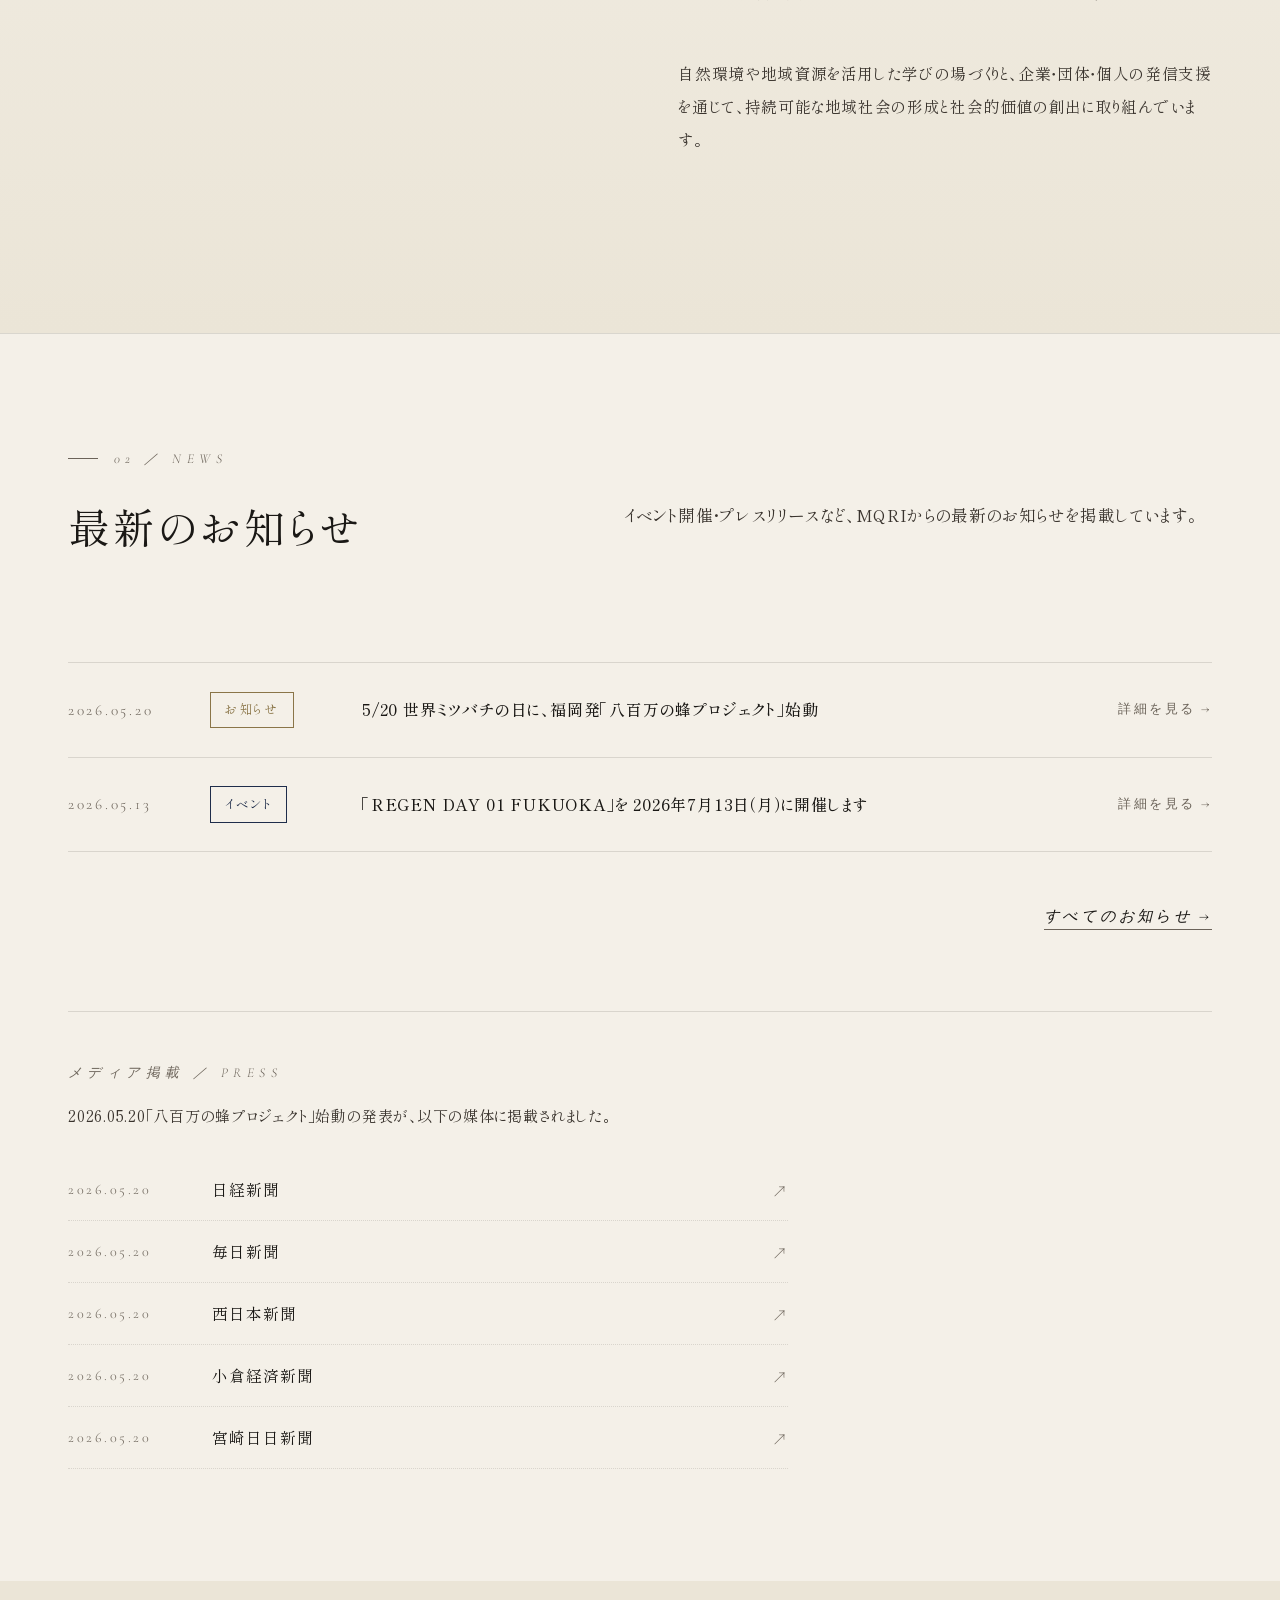
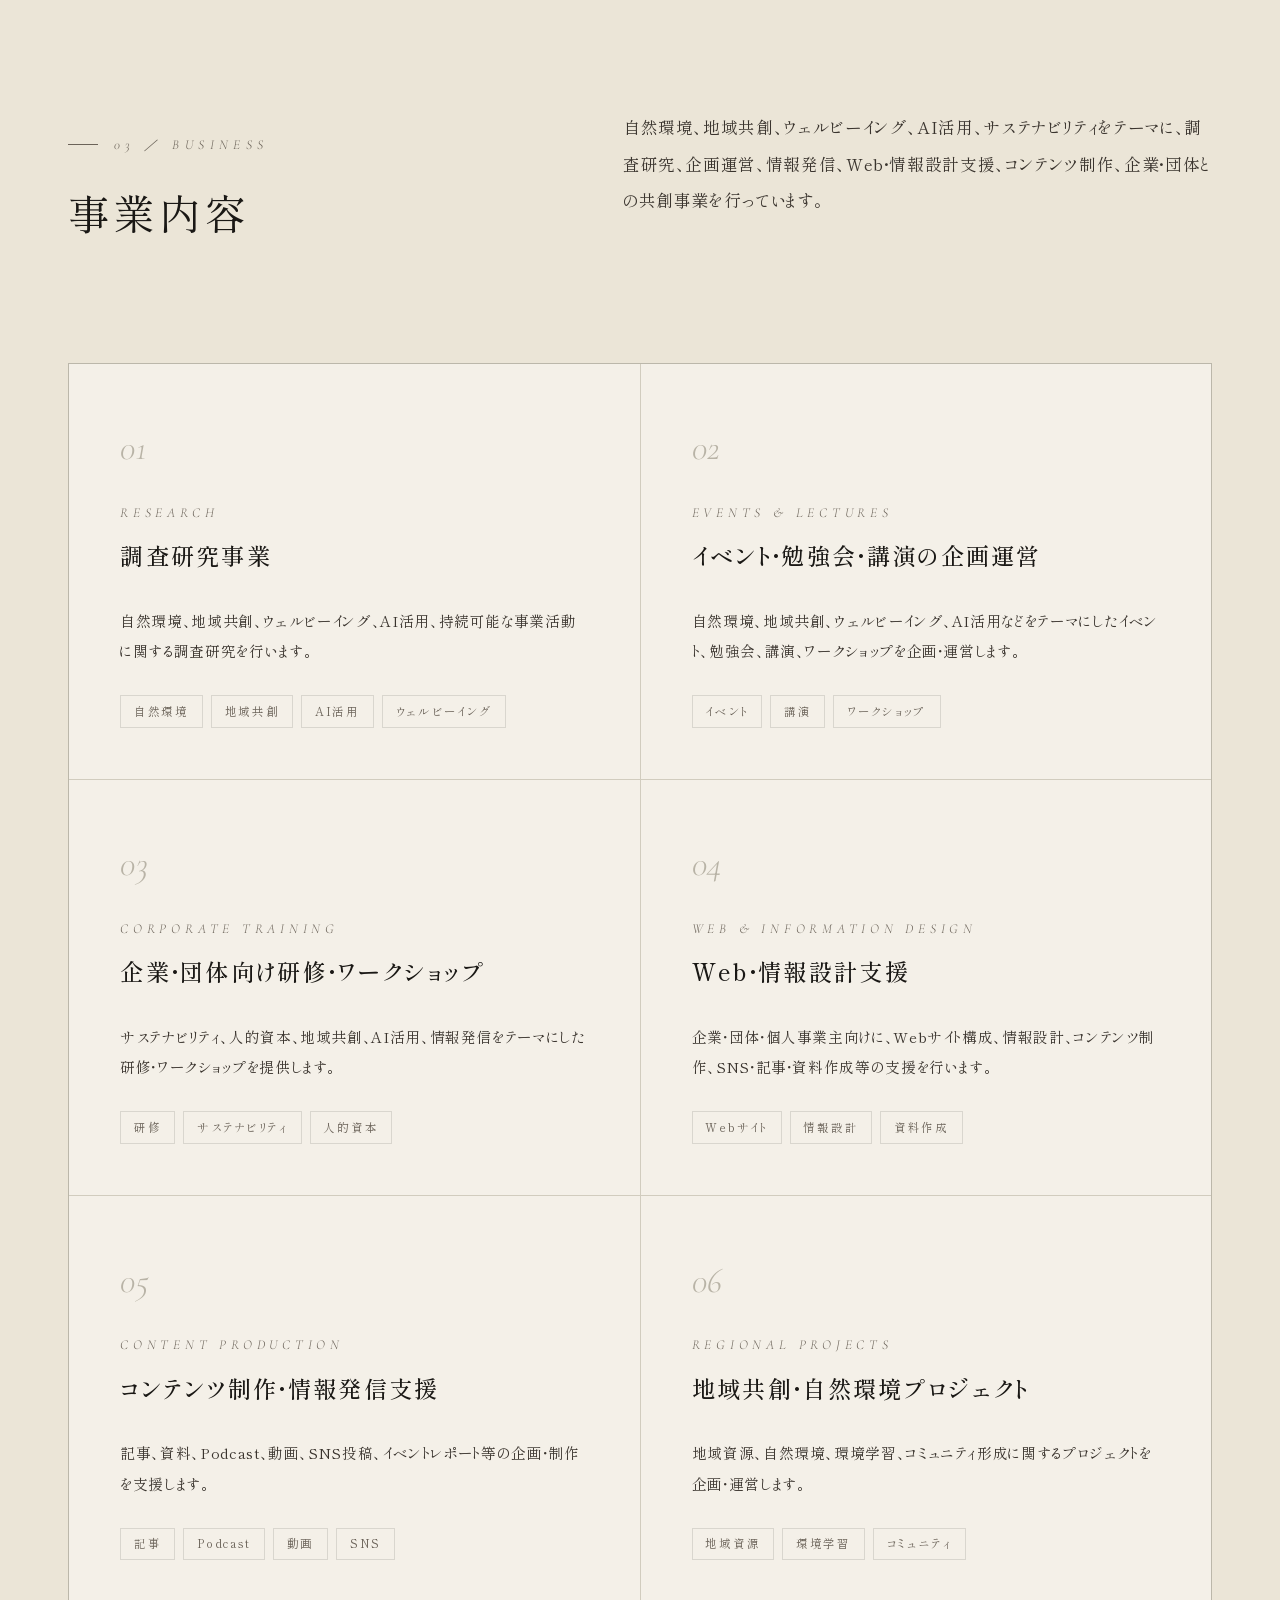
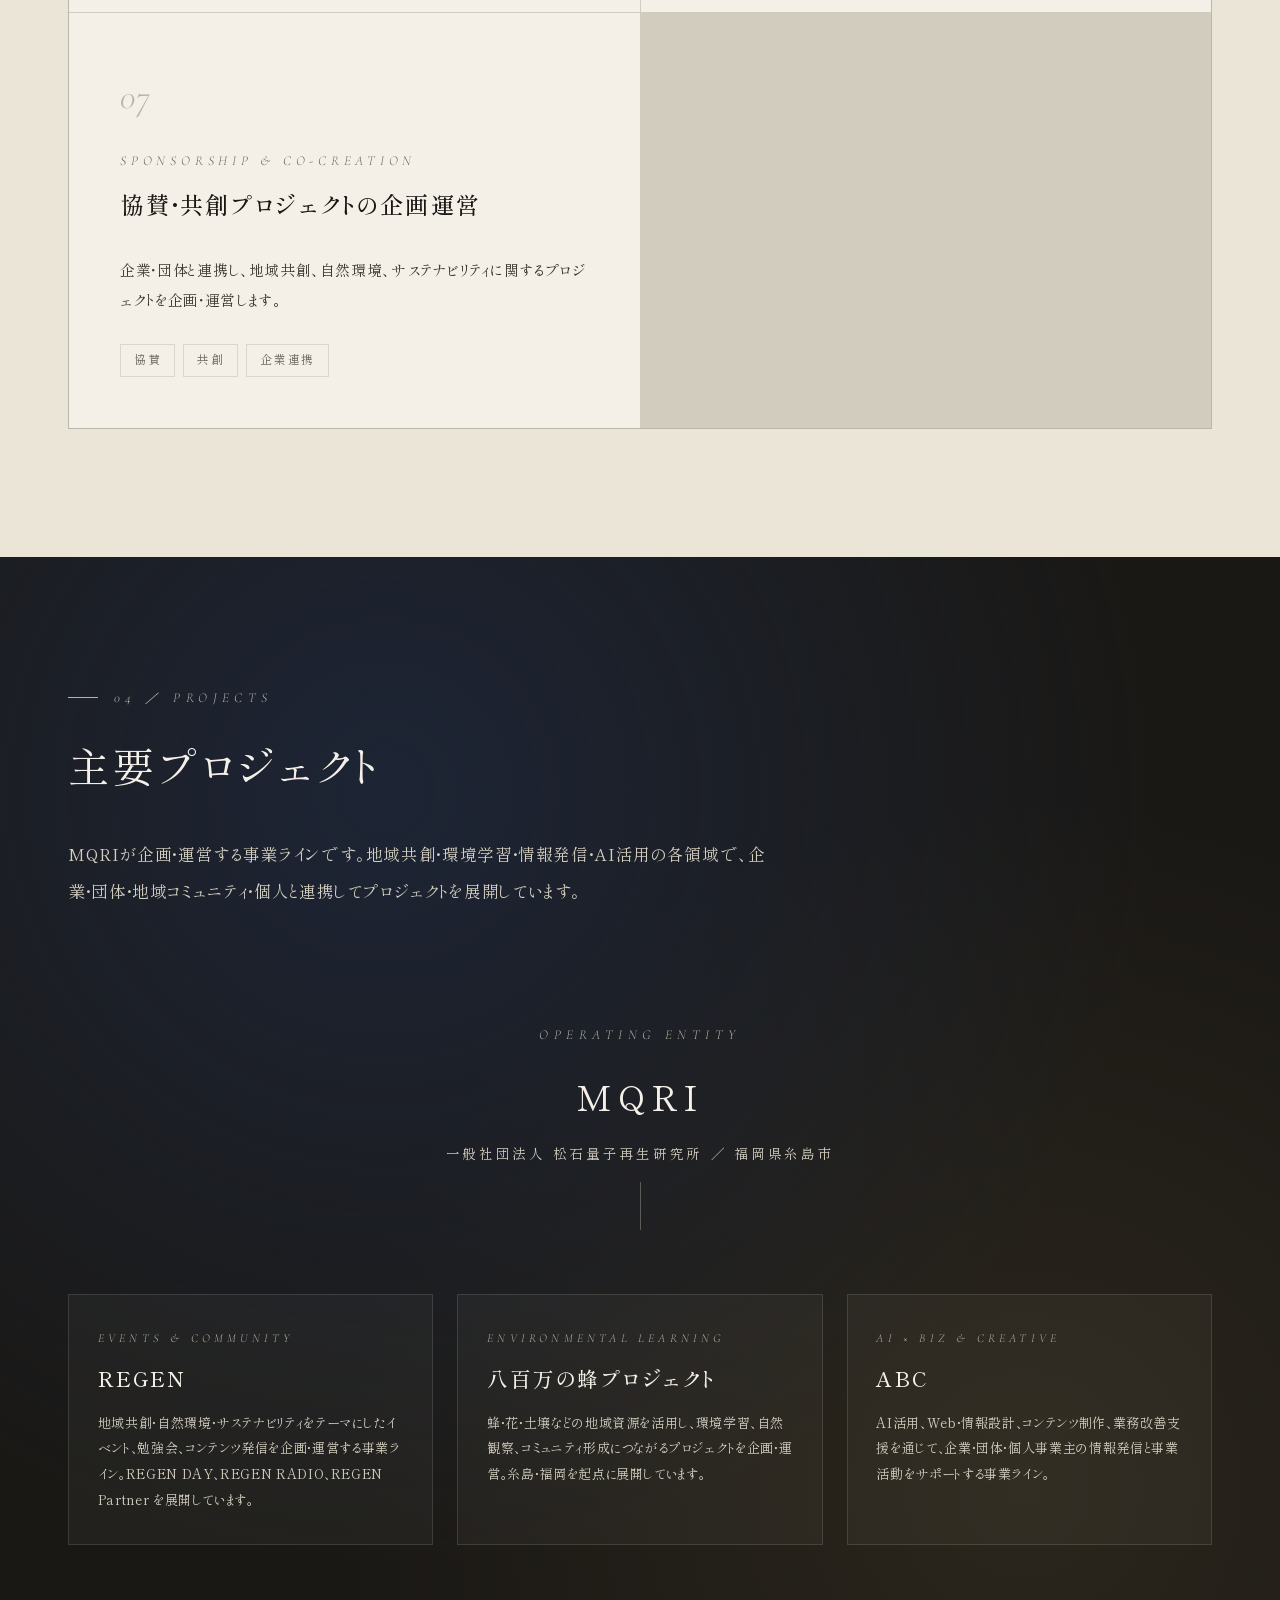
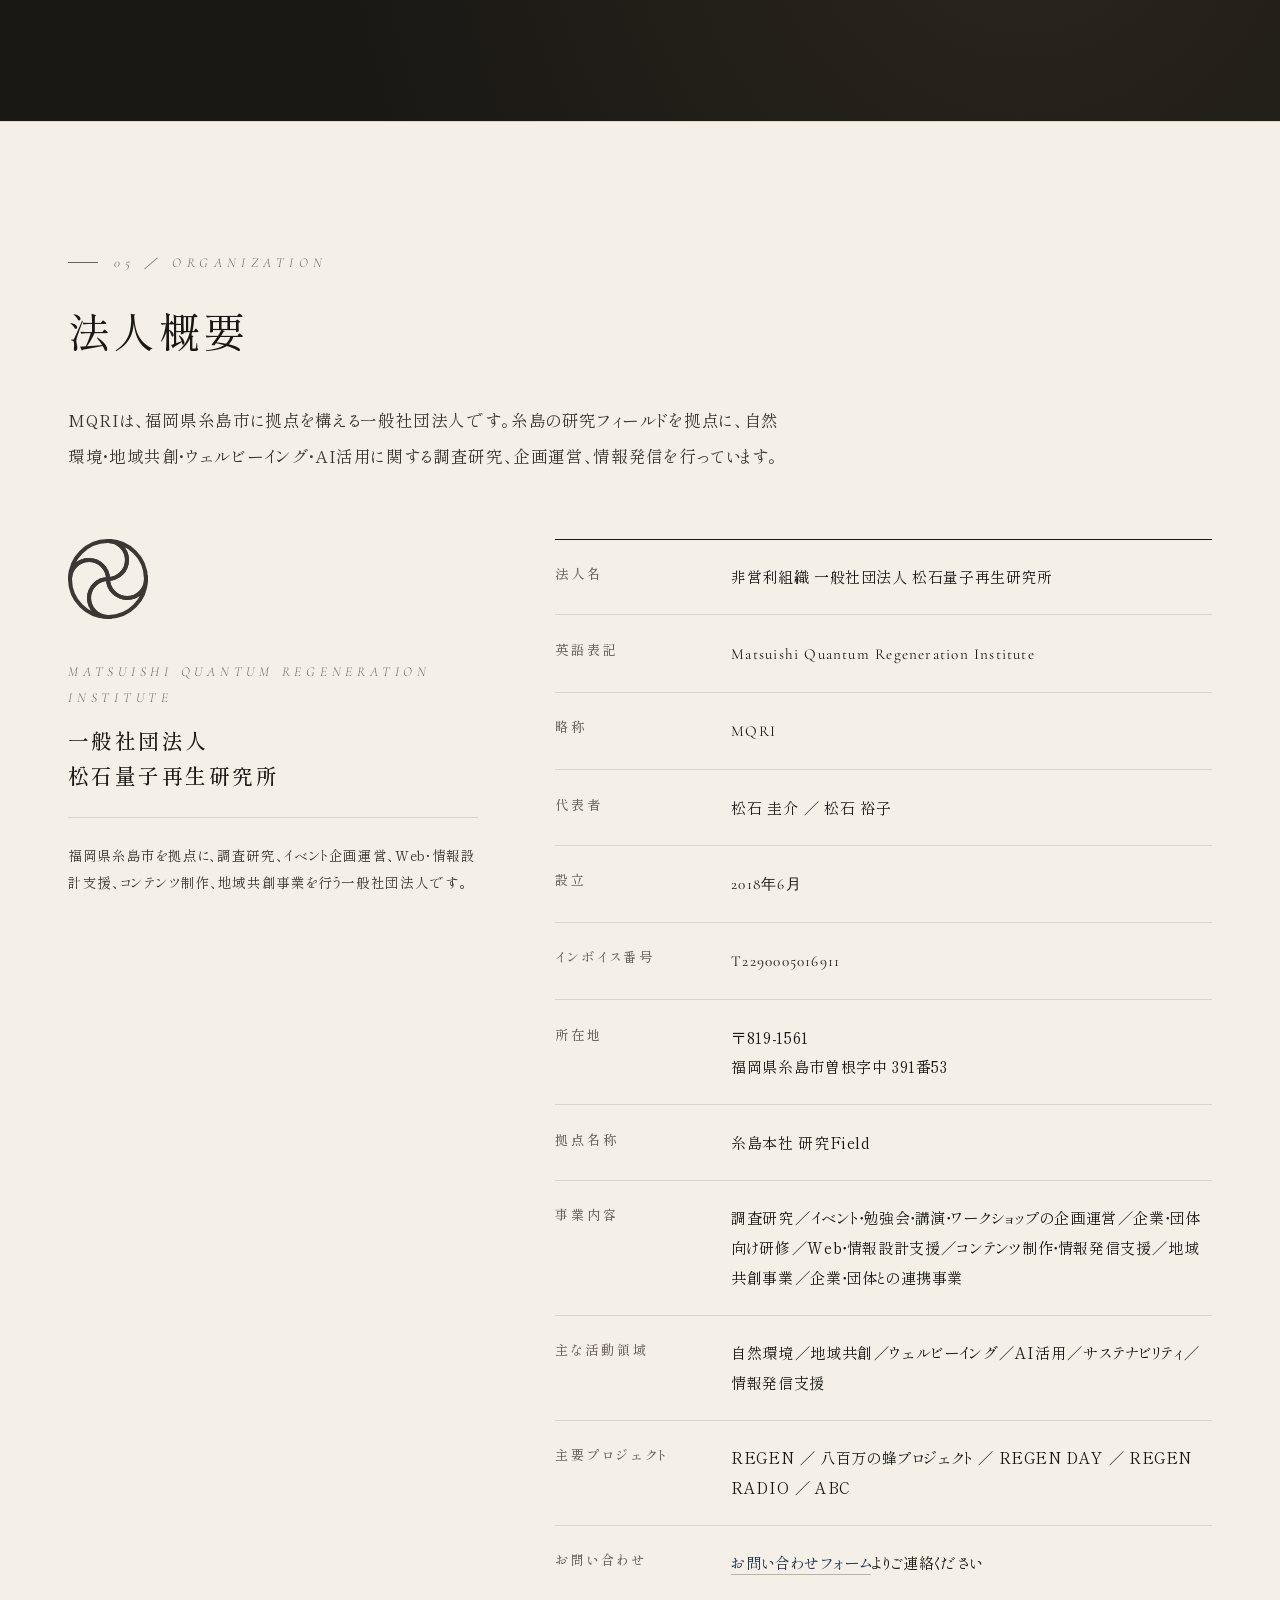
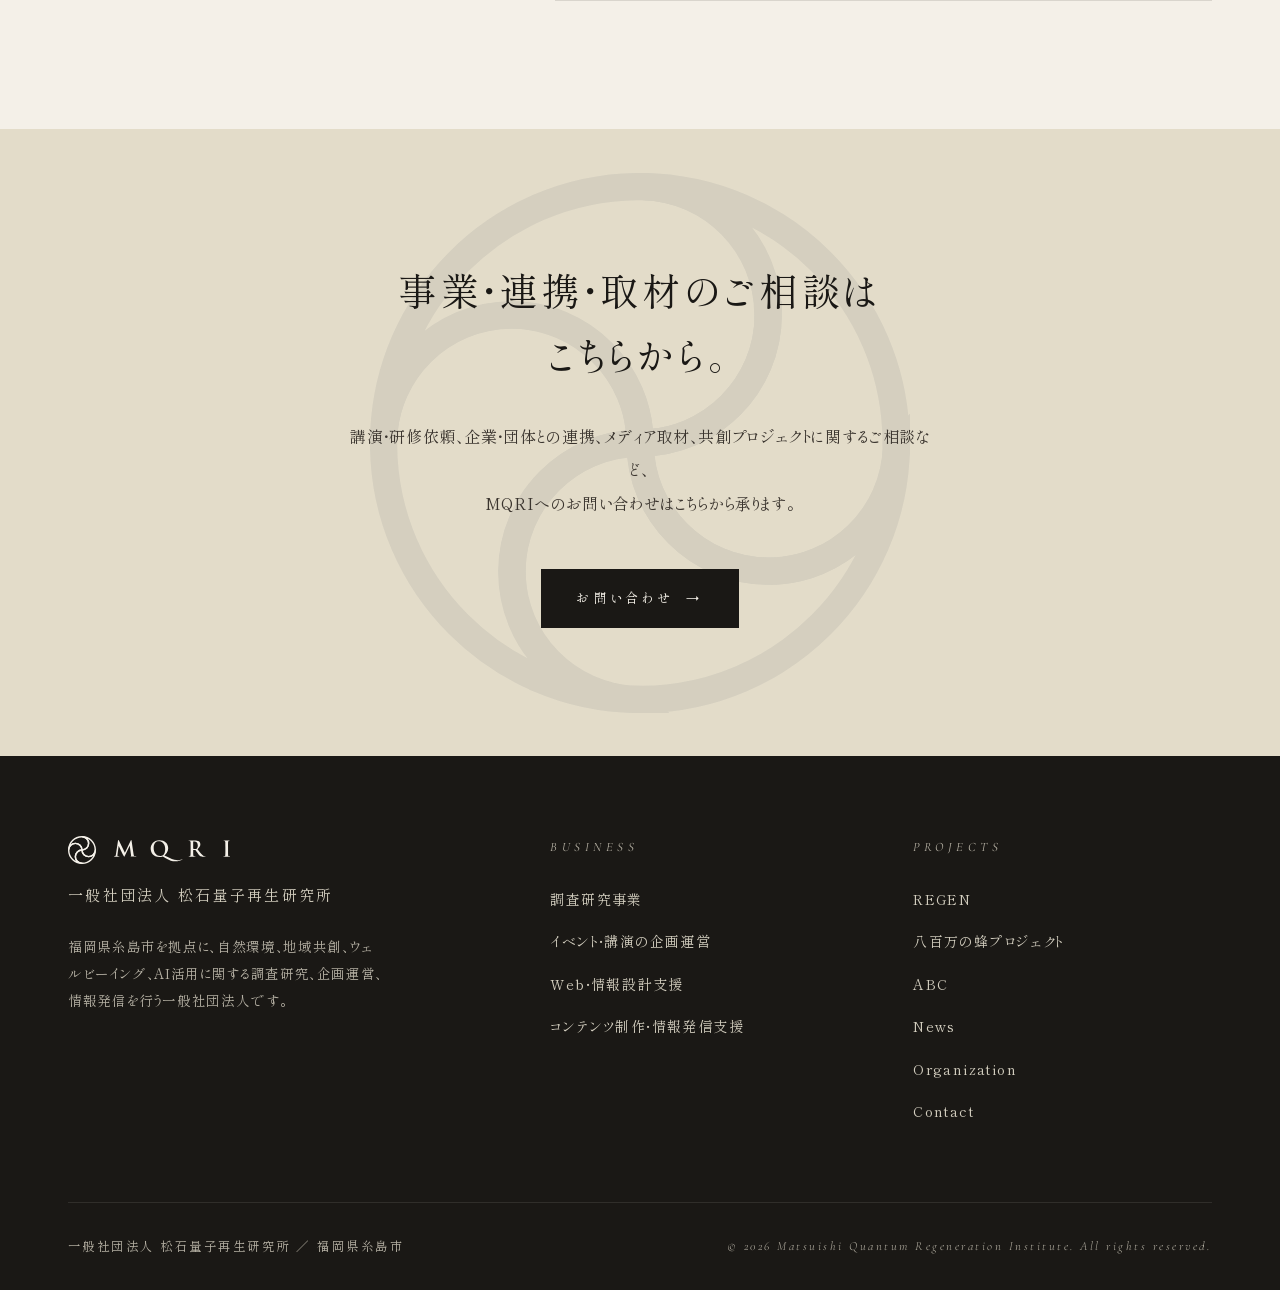
==== commit 90d683eb: "Add 日経新聞 (NIKKEI COMPASS) to メディア掲載 日経新聞 NIKKEI COMPASS への掲載 (PR TIMES 二次配信、2026.05.20) を追加。全国紙・経済紙の" ====
--- a/index.html
+++ b/index.html
@@ -1466,6 +1466,13 @@
         </p>
       </div>
       <ul class="news-press-list">
+        <li>
+          <a href="https://www.nikkei.com/compass/content/PRTKDB000000002_000183704/preview" target="_blank" rel="noopener noreferrer">
+            <span class="press-date">2026.05.20</span>
+            <span class="press-media">日経新聞</span>
+            <span class="press-arrow">↗</span>
+          </a>
+        </li>
         <li>
           <a href="https://mainichi.jp/articles/20260520/pr2/00m/020/846000c" target="_blank" rel="noopener noreferrer">
             <span class="press-date">2026.05.20</span>
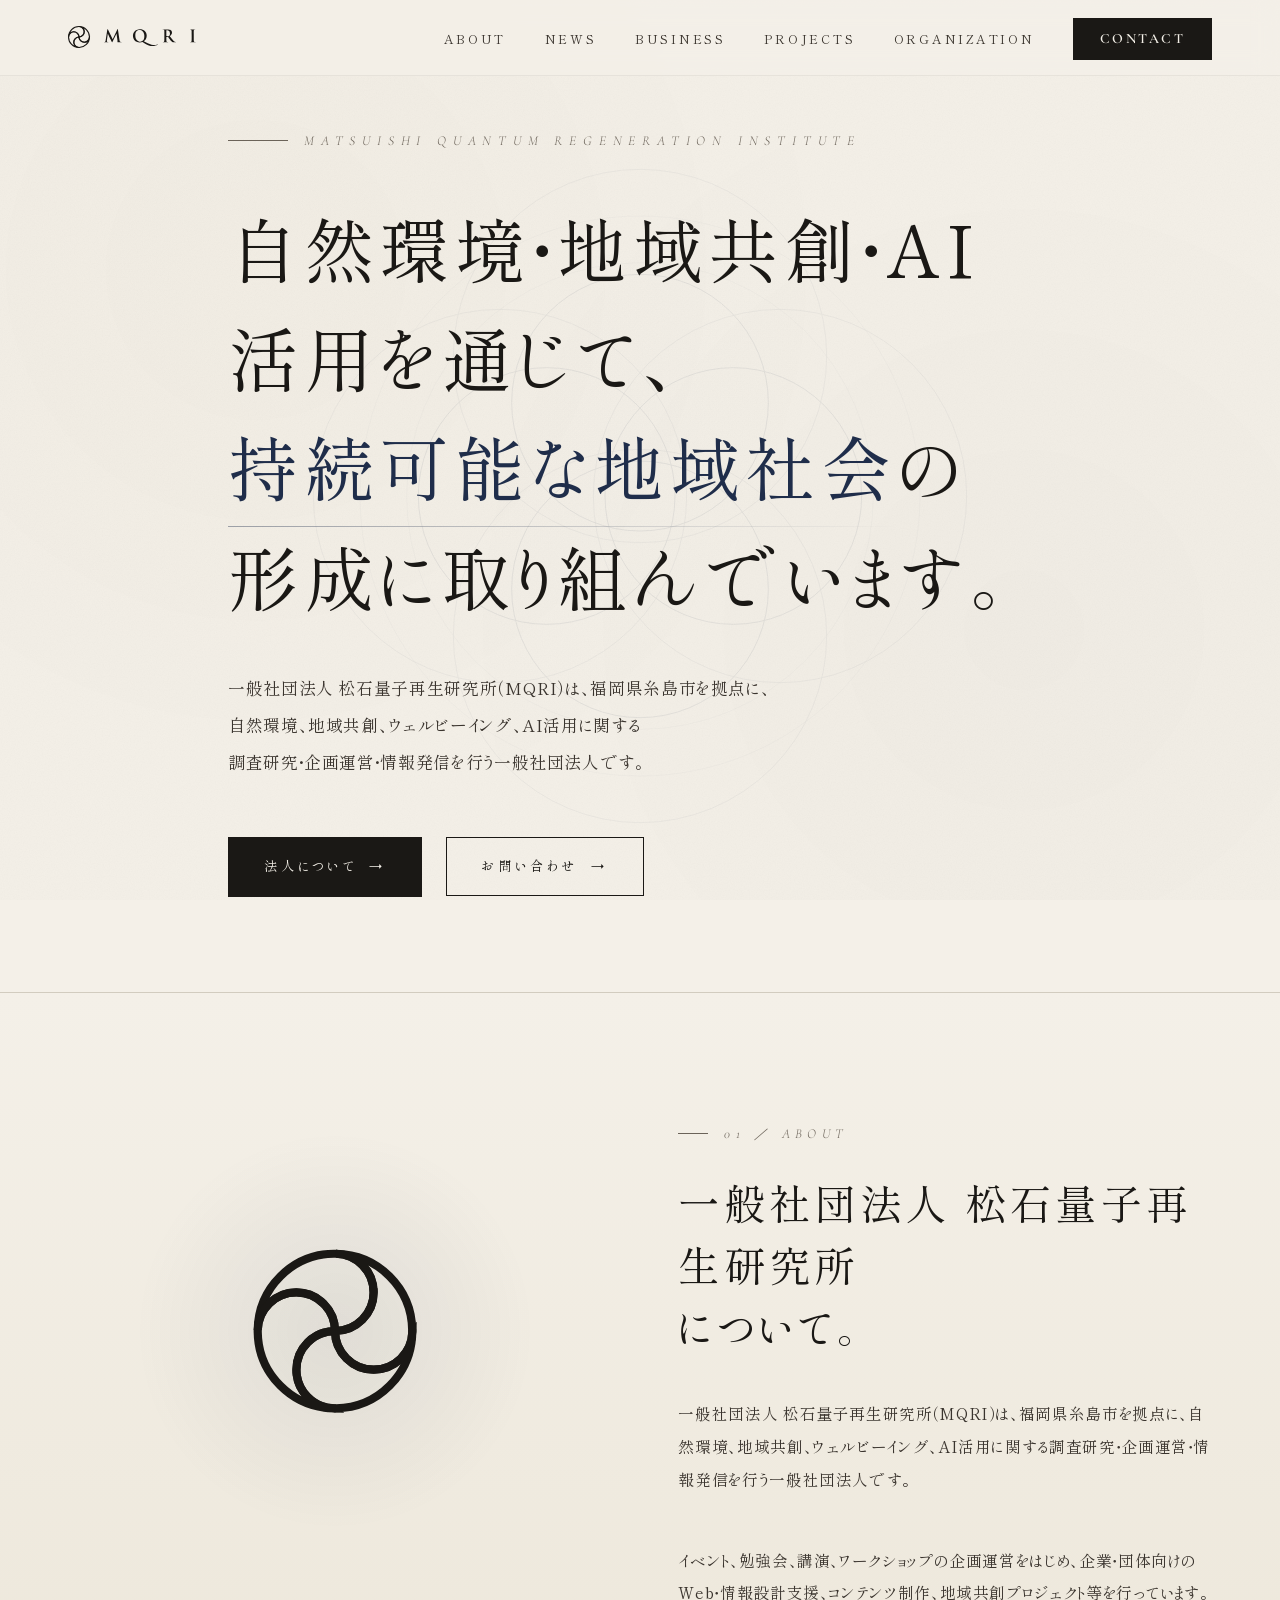
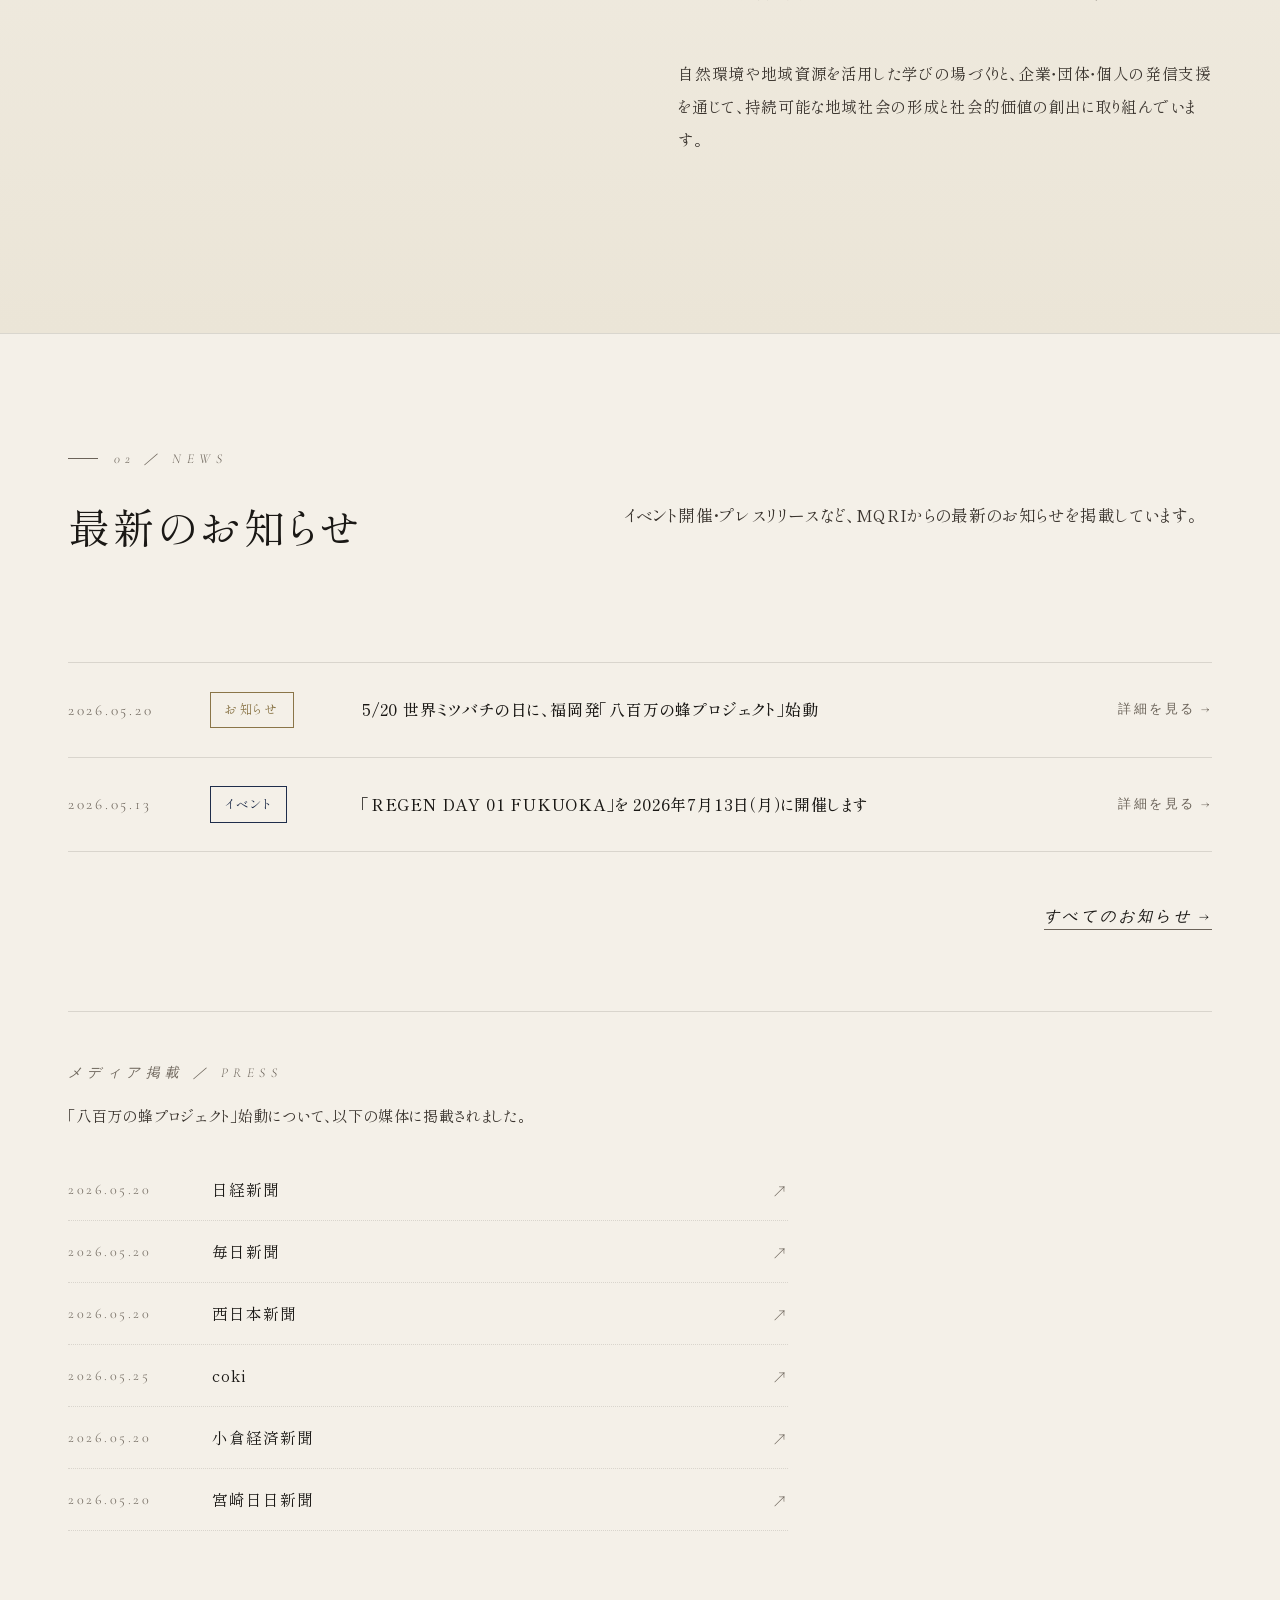
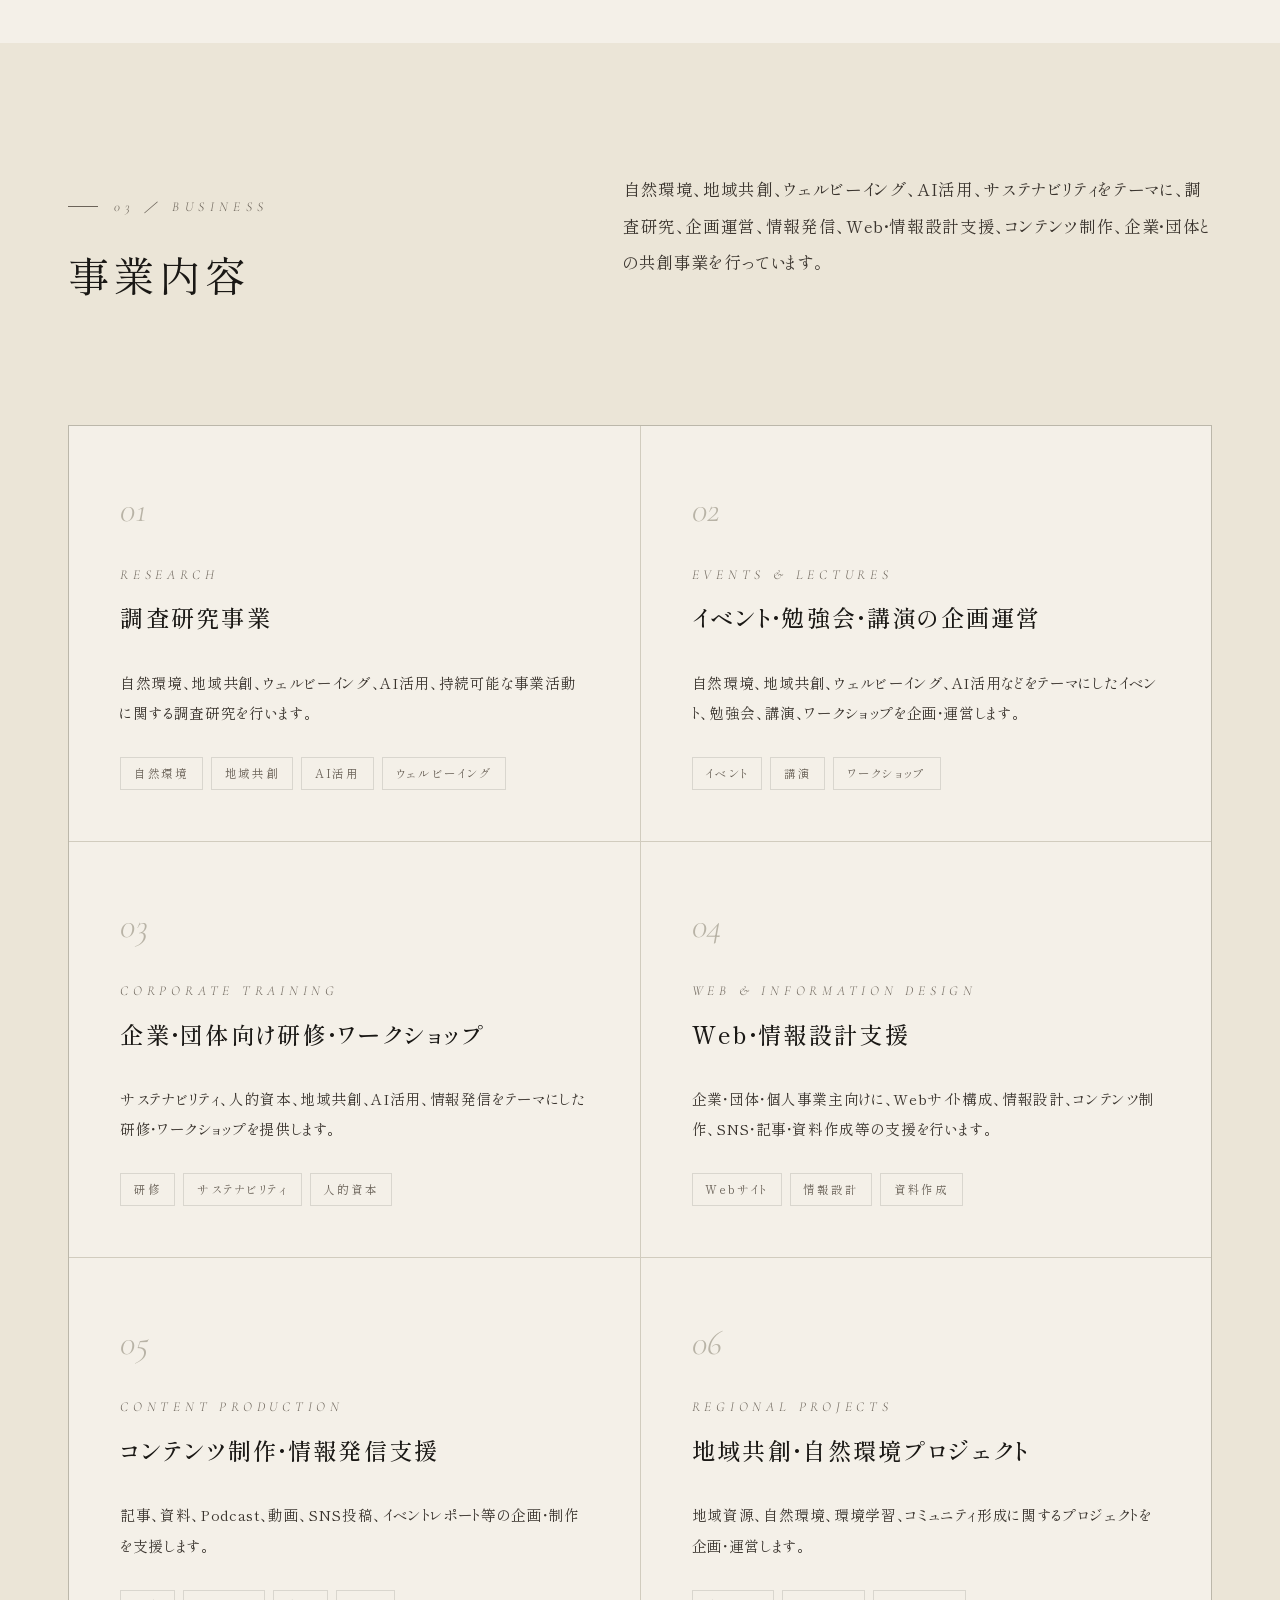
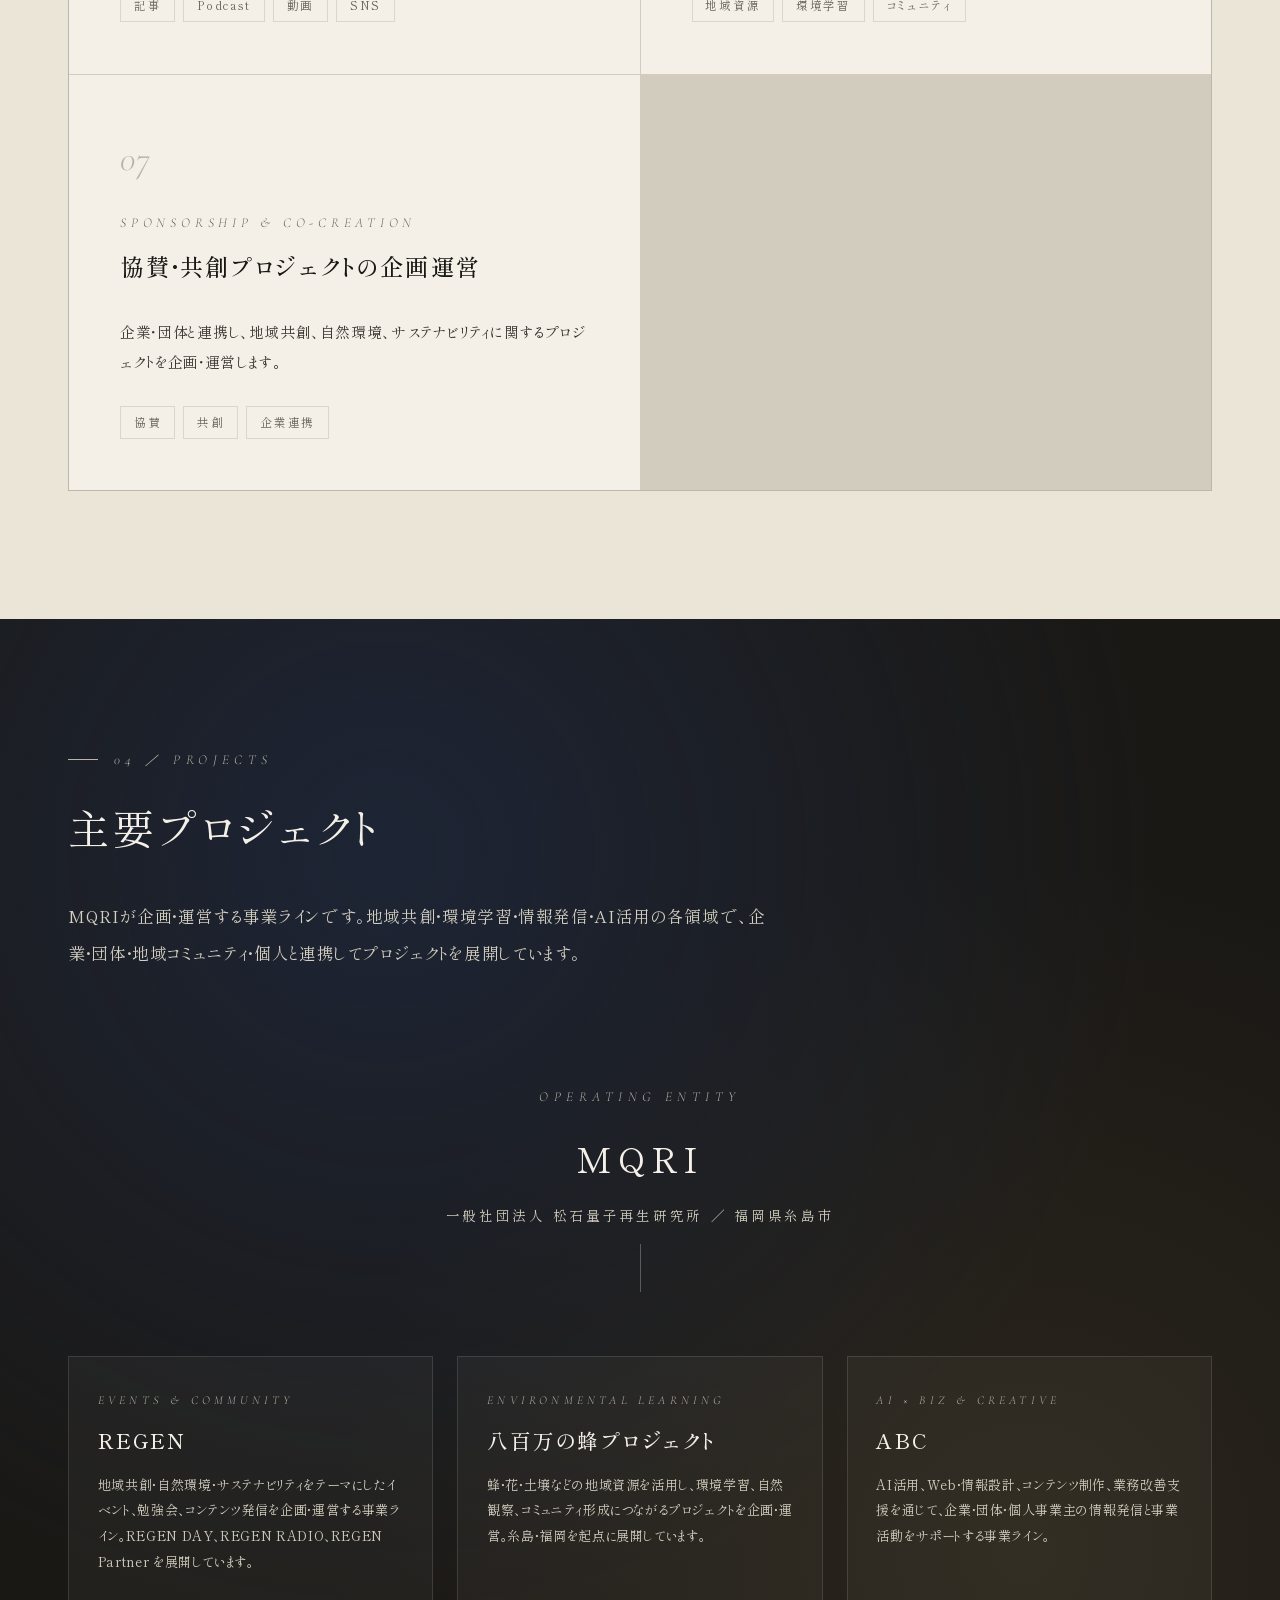
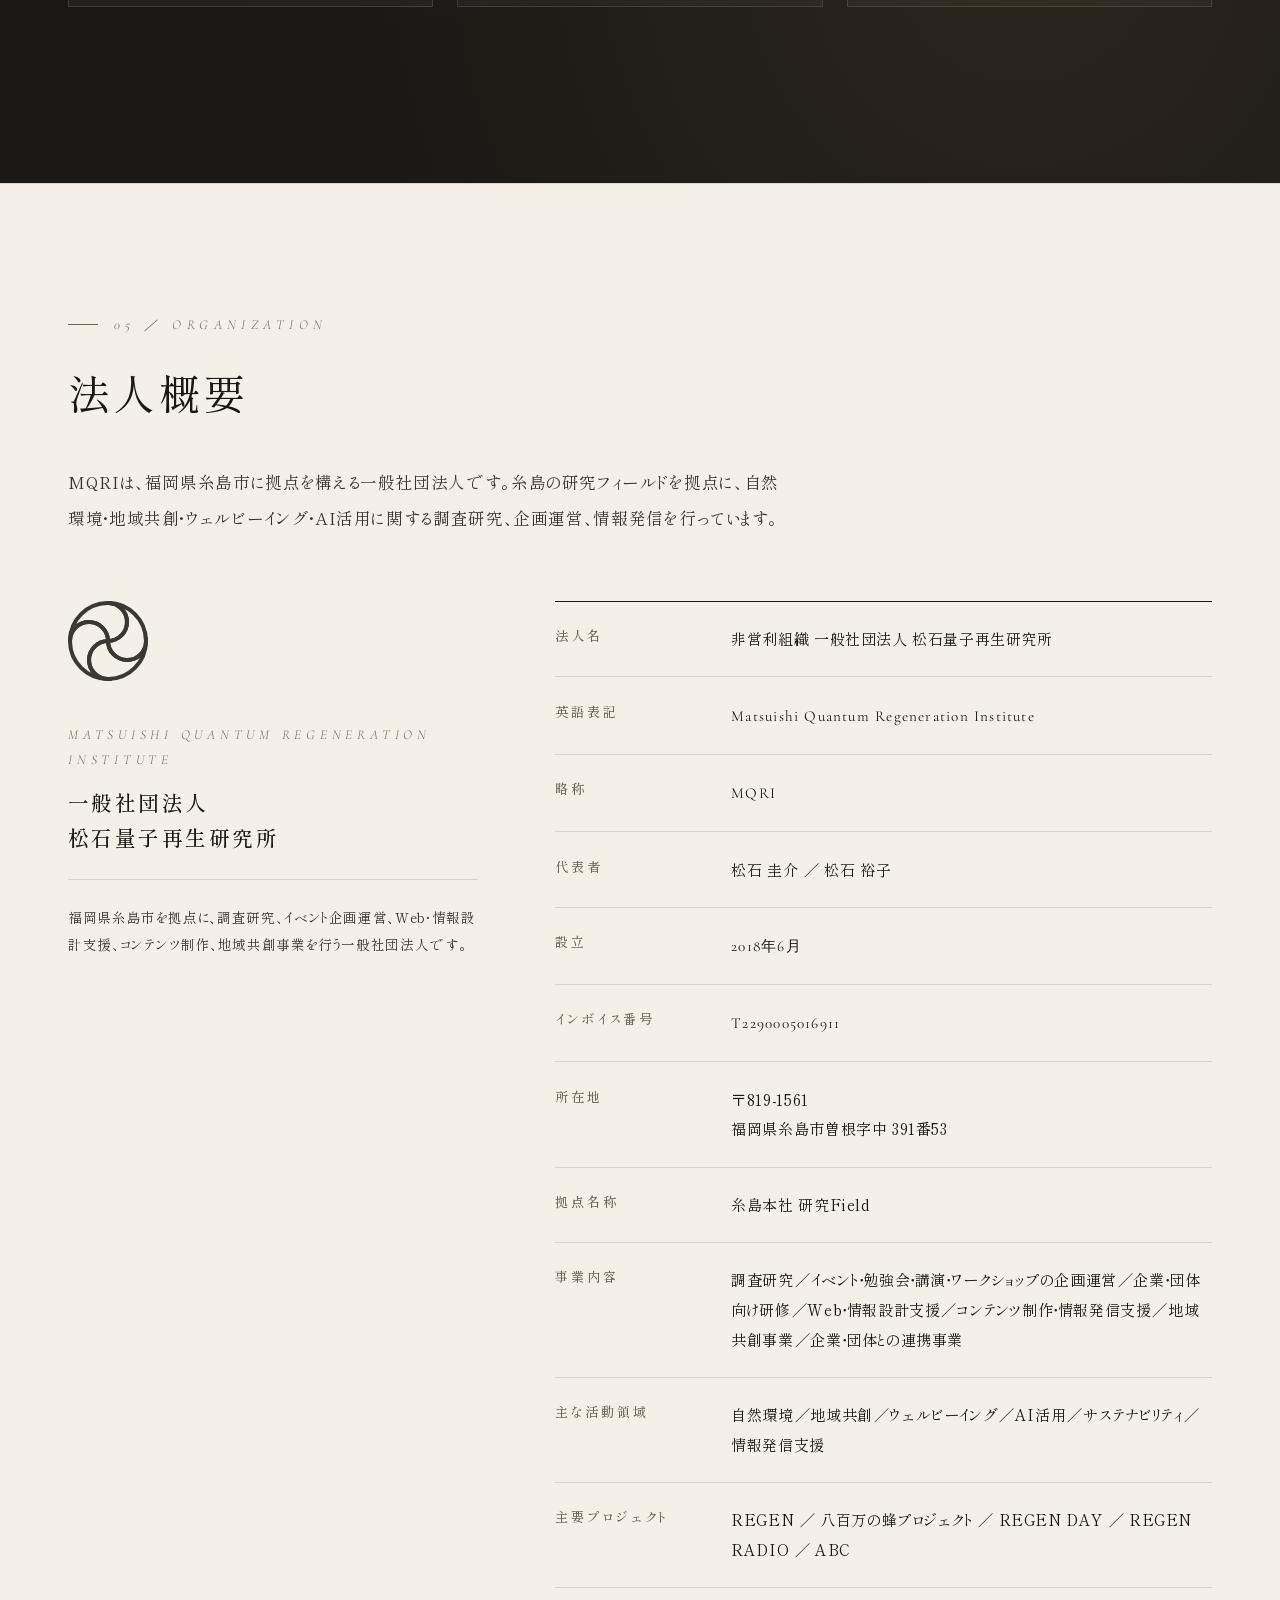
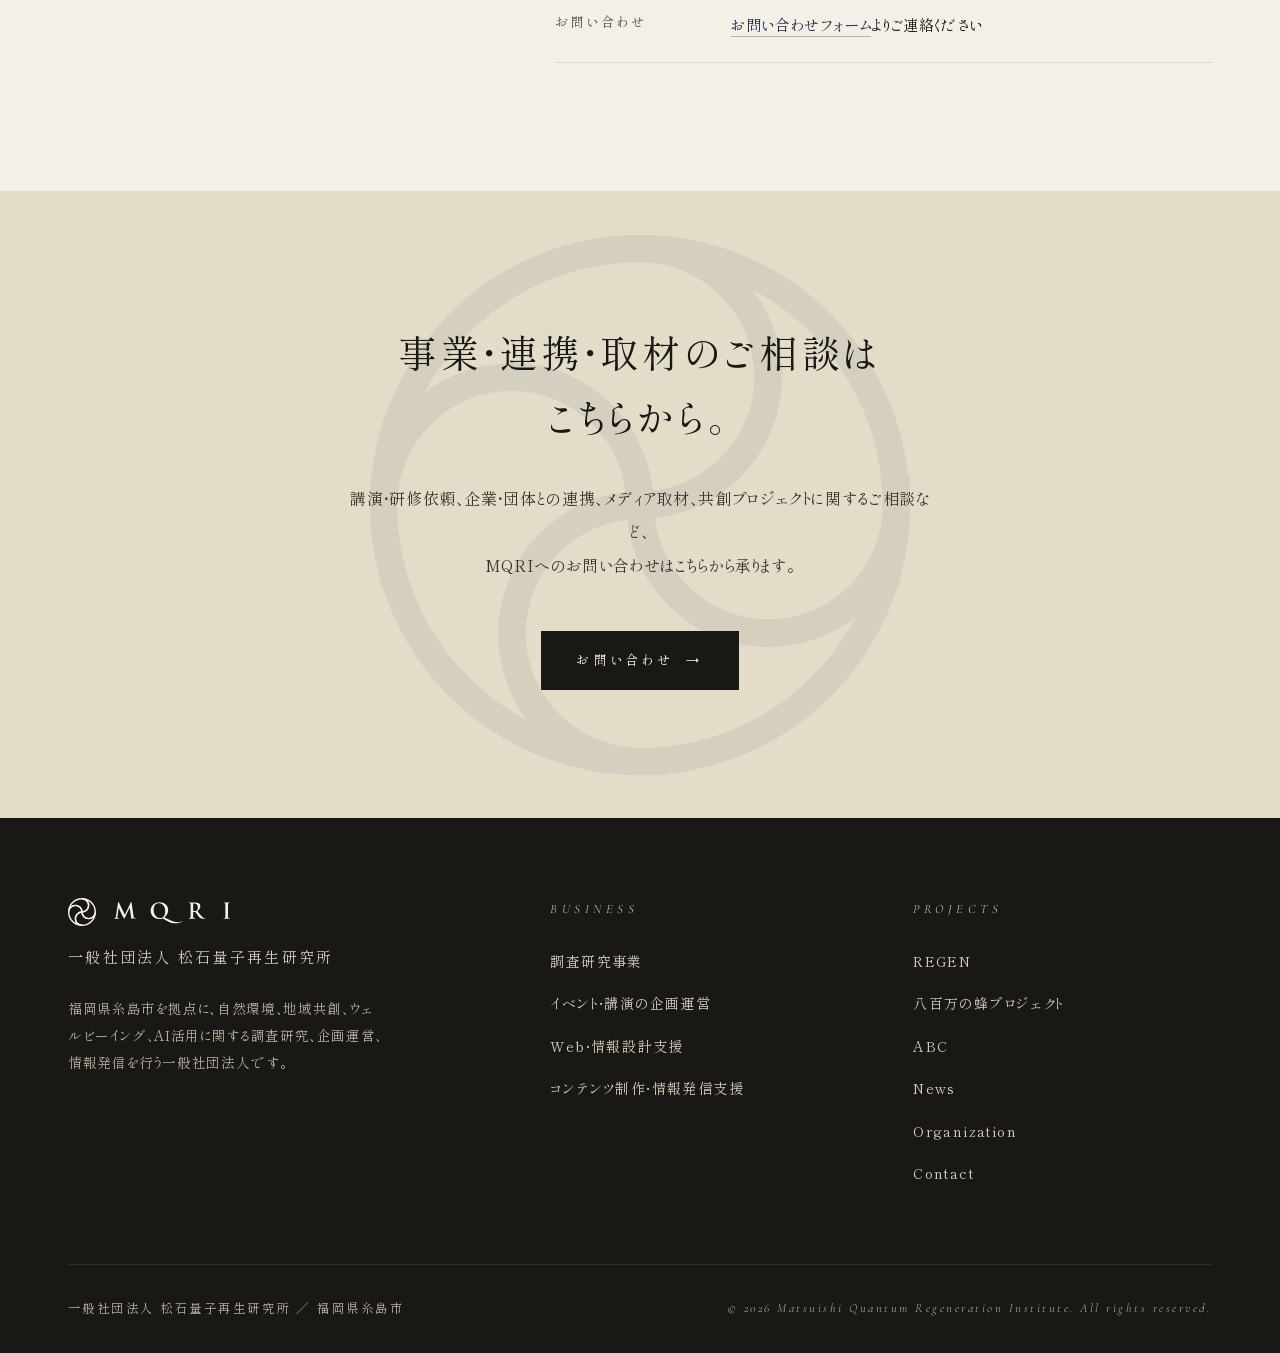
==== commit ea24c323: "Add coki (editorial coverage) + remove date prefix from press intro coki (株式会社Sacco運営、月間400万PV) への掲載" ====
--- a/index.html
+++ b/index.html
@@ -1462,7 +1462,7 @@
       <div class="news-press-header">
         <div class="news-press-label">メディア掲載 ／ Press</div>
         <p class="news-press-intro">
-          2026.05.20「八百万の蜂プロジェクト」始動の発表が、以下の媒体に掲載されました。
+          「八百万の蜂プロジェクト」始動について、以下の媒体に掲載されました。
         </p>
       </div>
       <ul class="news-press-list">
@@ -1484,6 +1484,13 @@
           <a href="https://www.nishinippon.co.jp/item/1494332/" target="_blank" rel="noopener noreferrer">
             <span class="press-date">2026.05.20</span>
             <span class="press-media">西日本新聞</span>
+            <span class="press-arrow">↗</span>
+          </a>
+        </li>
+        <li>
+          <a href="https://coki.jp/sustainable/sdgs/82278/" target="_blank" rel="noopener noreferrer">
+            <span class="press-date">2026.05.25</span>
+            <span class="press-media">coki</span>
             <span class="press-arrow">↗</span>
           </a>
         </li>
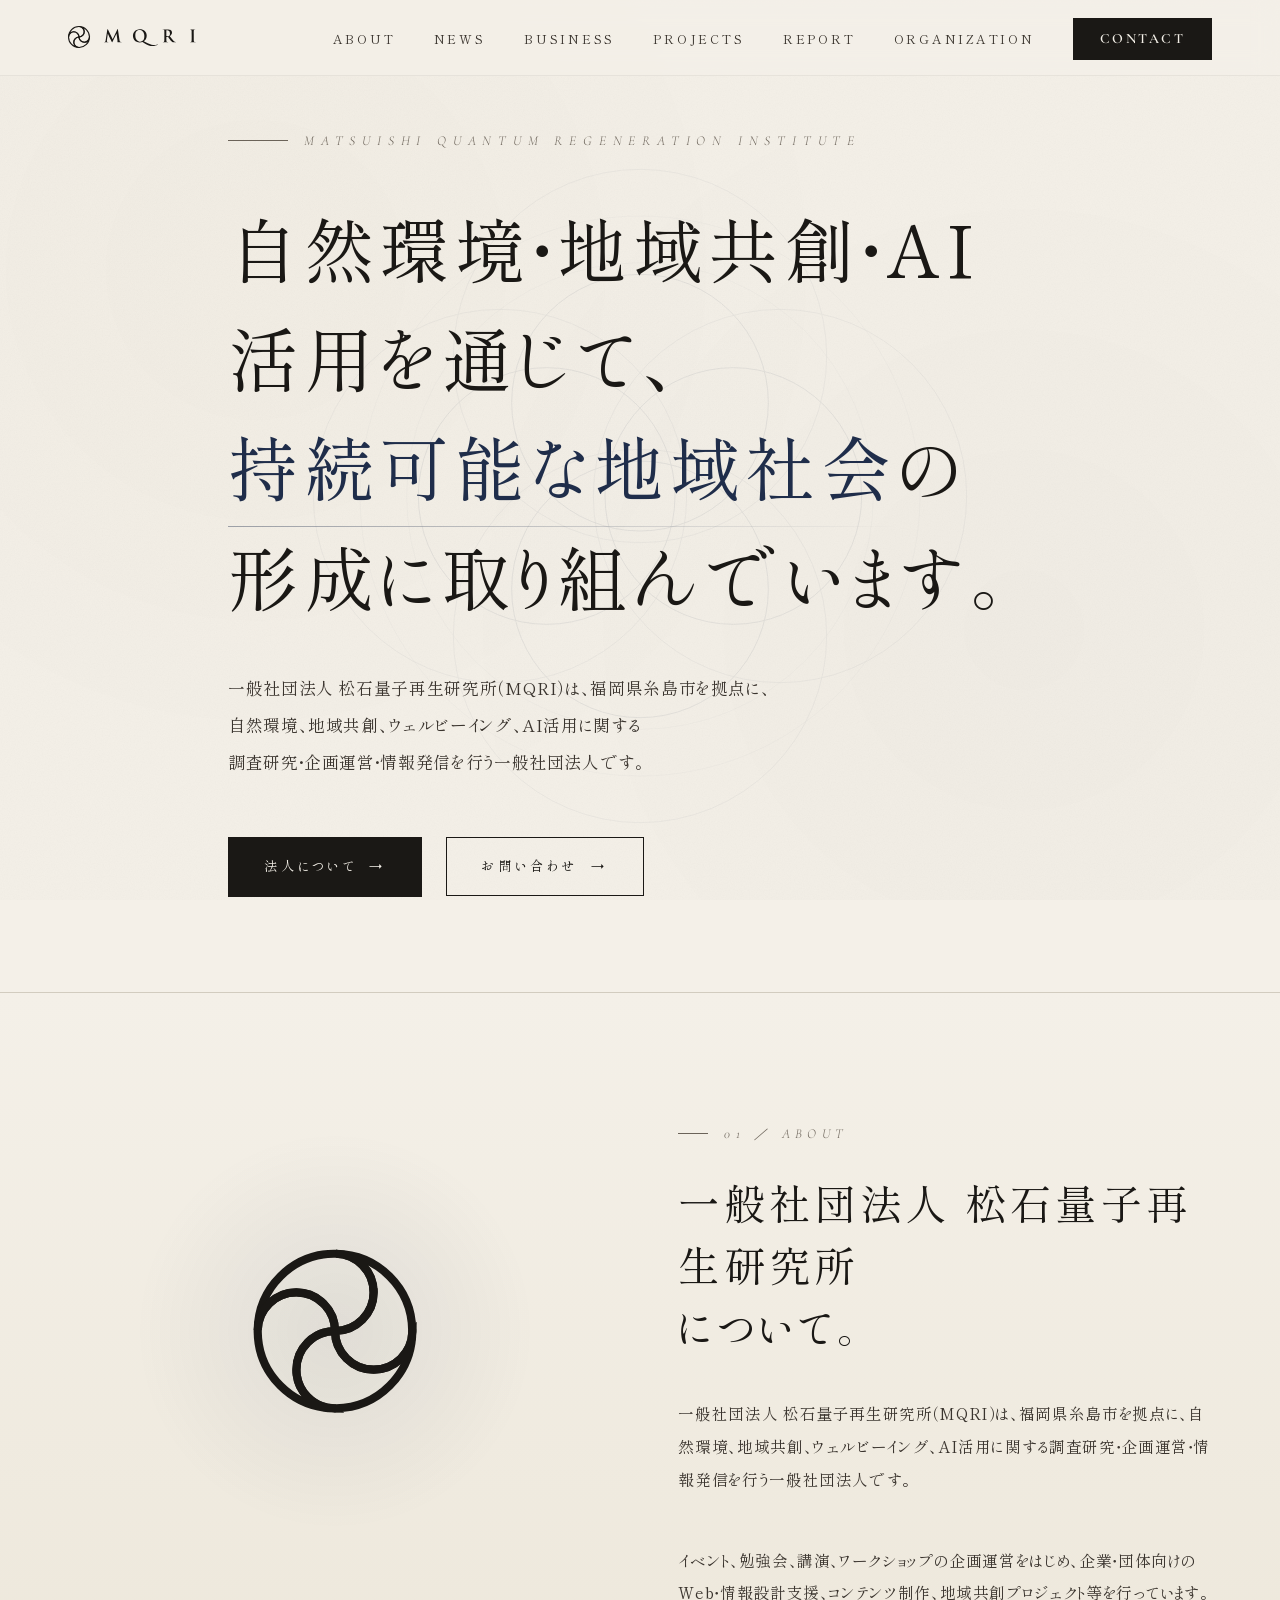
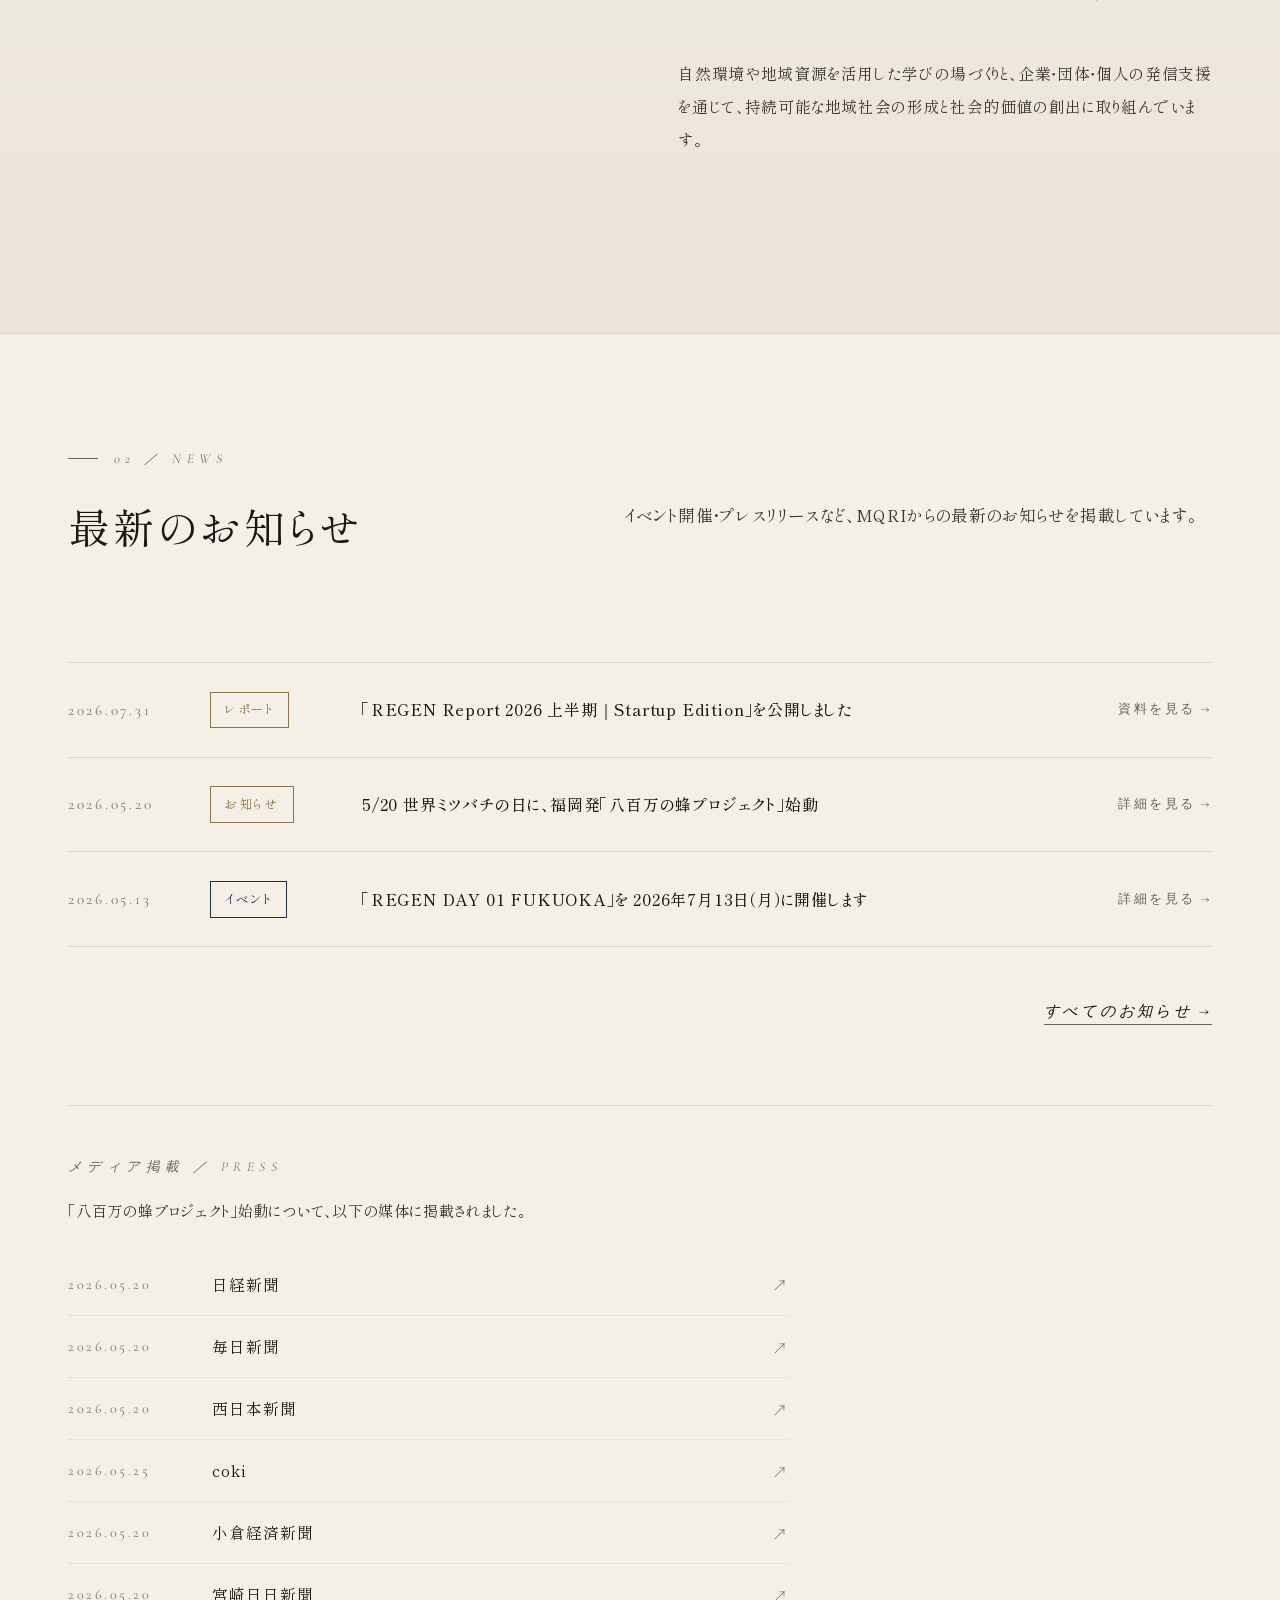
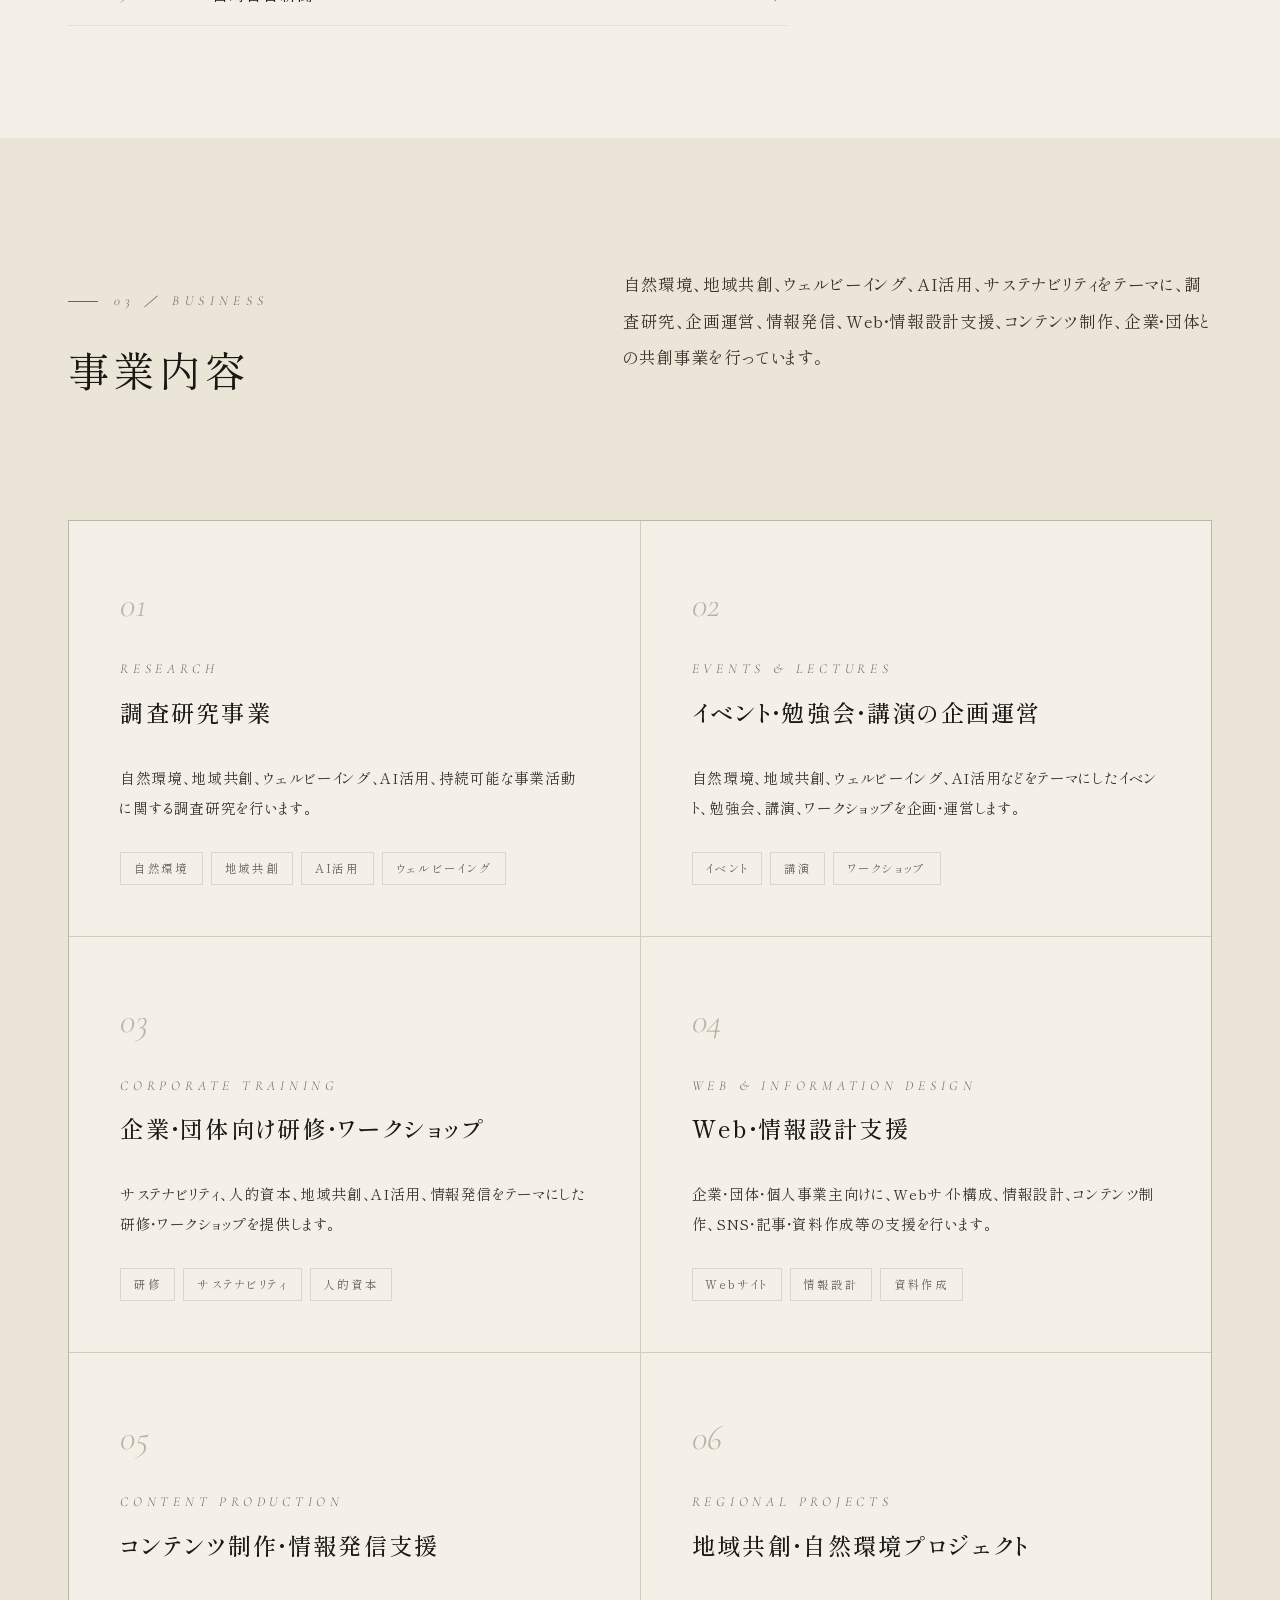
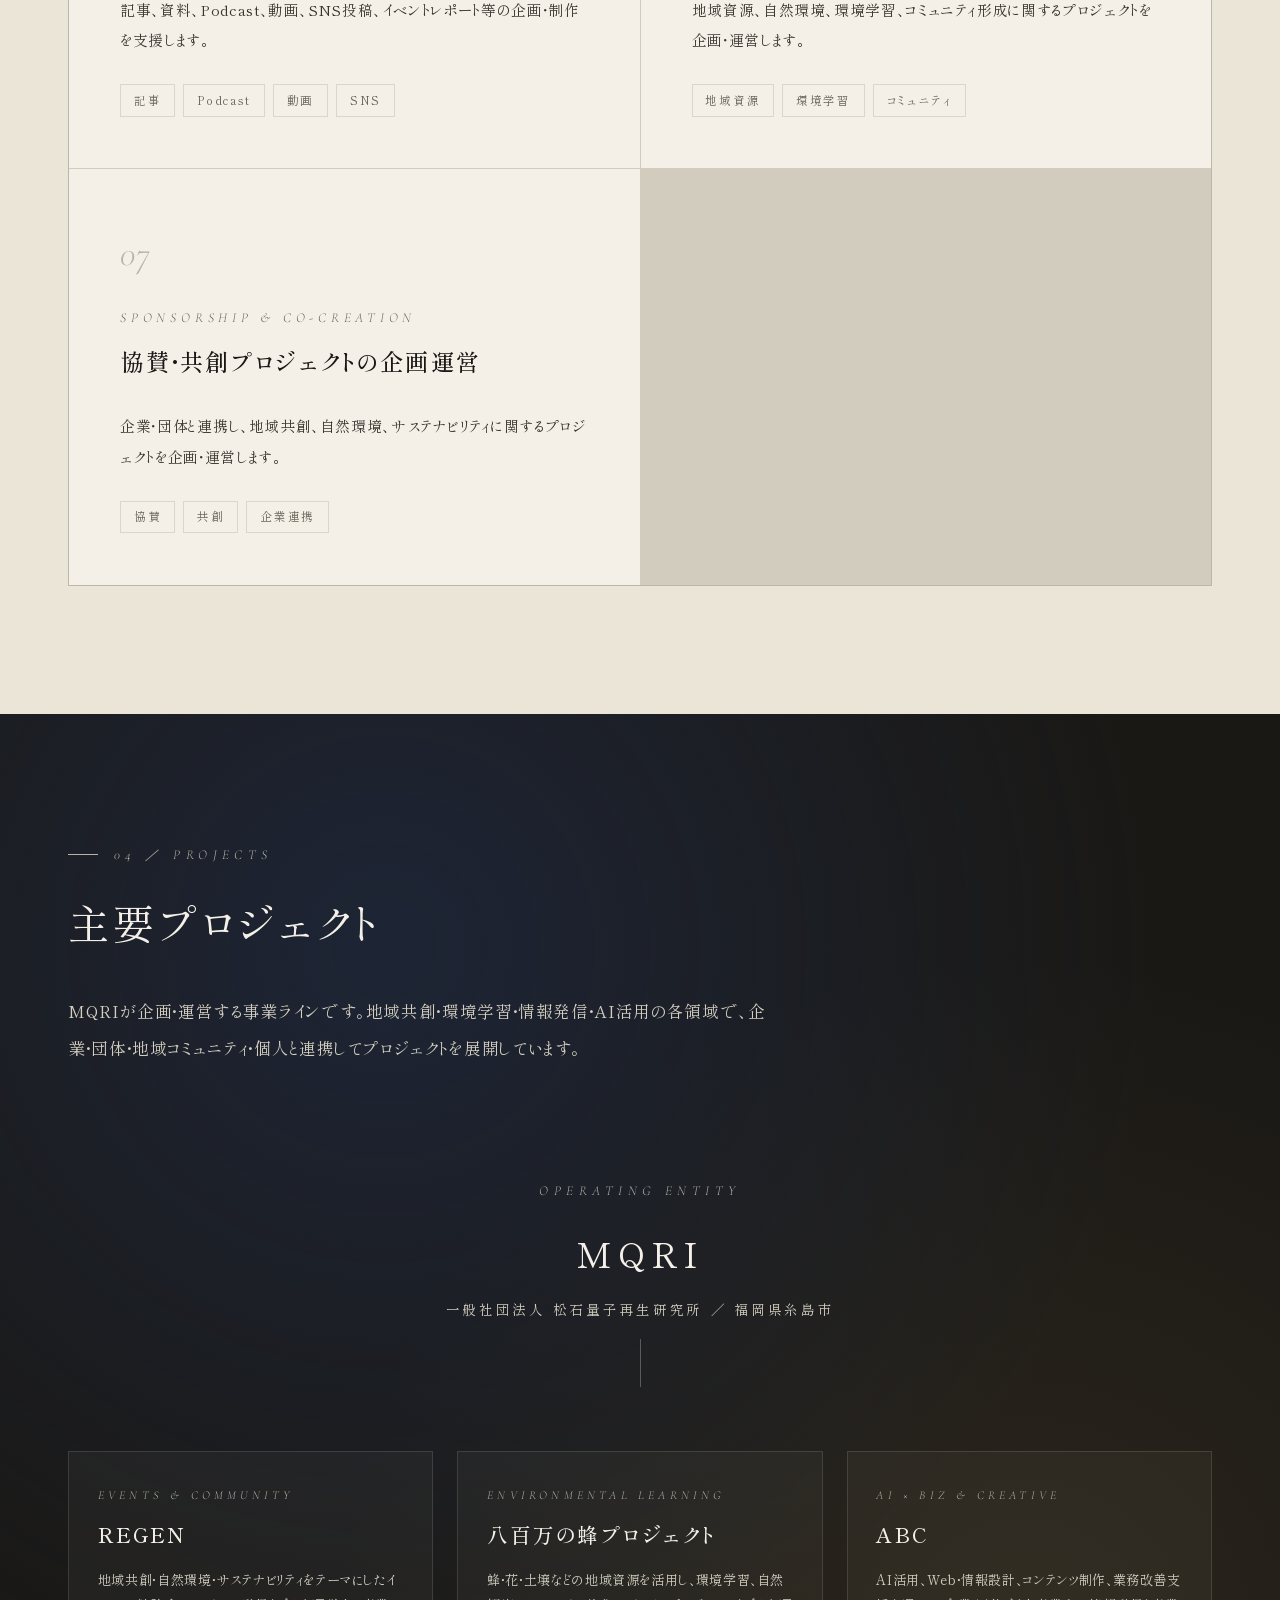
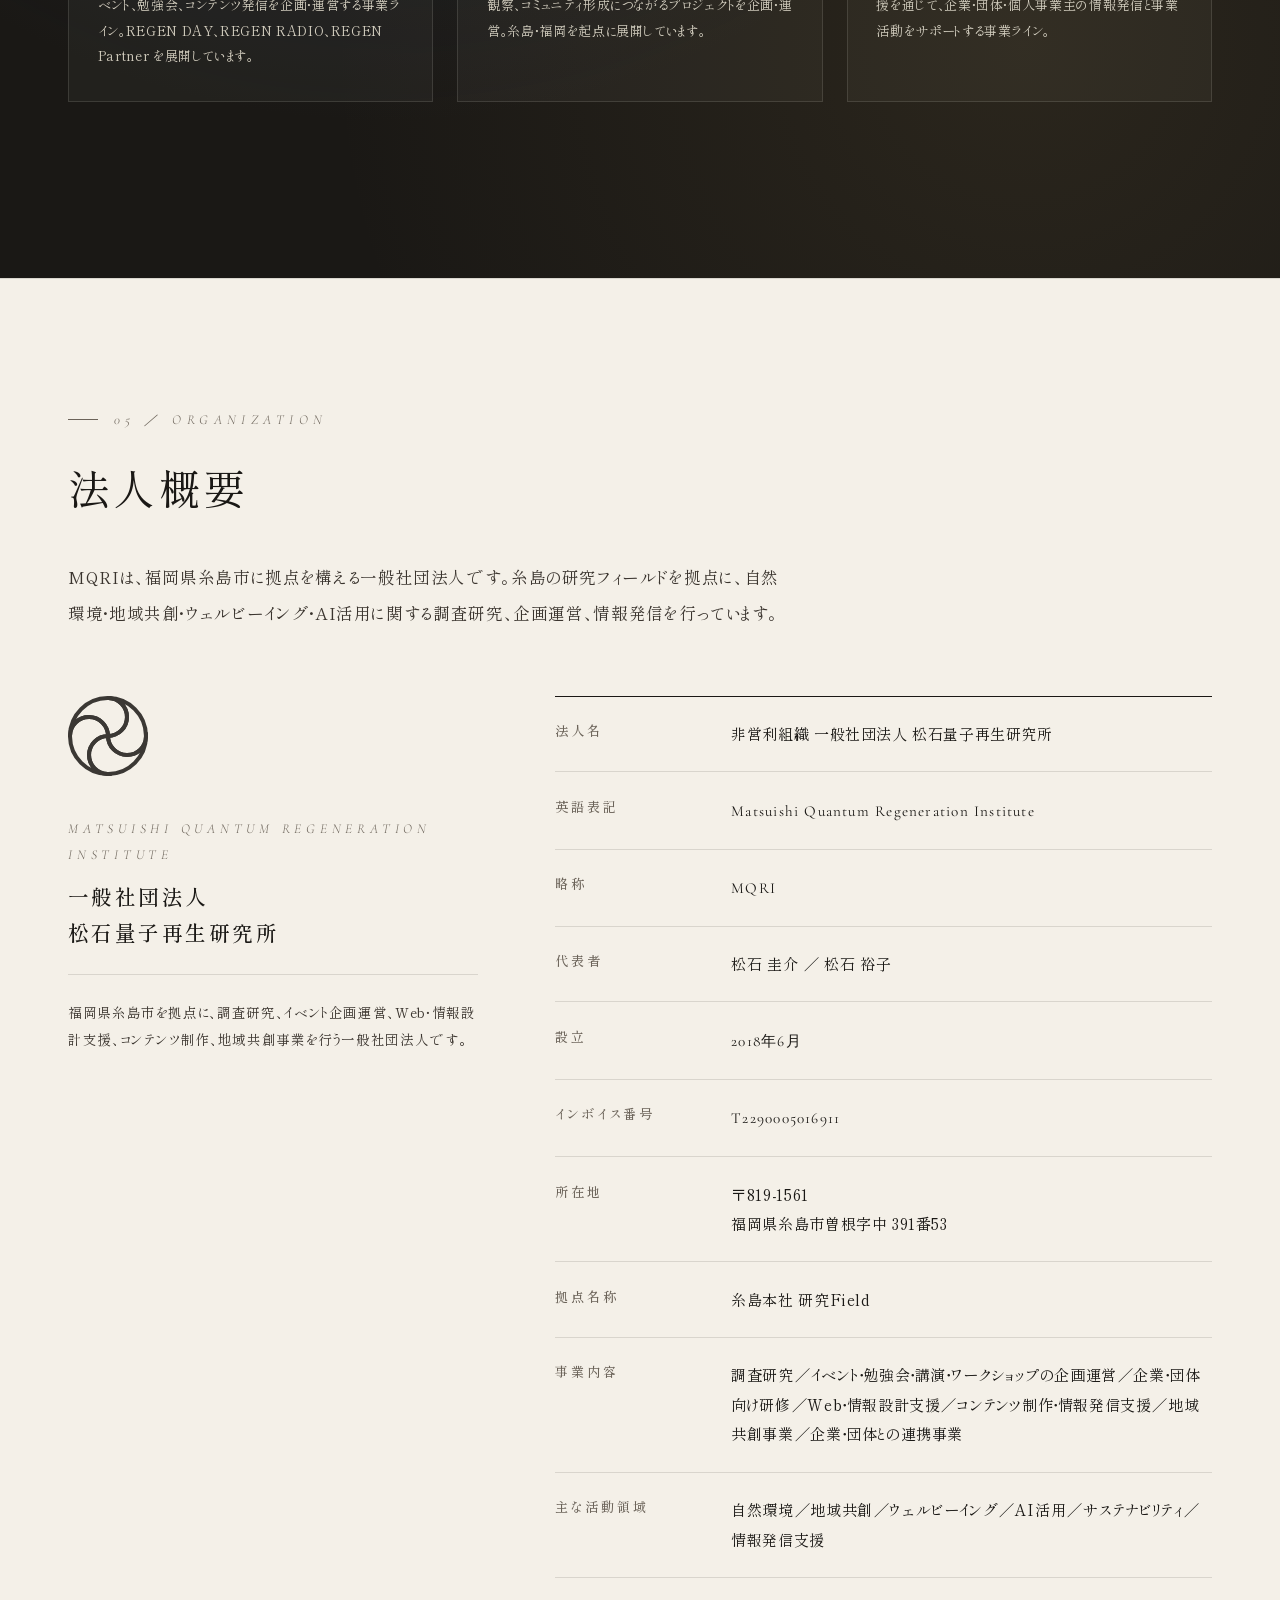
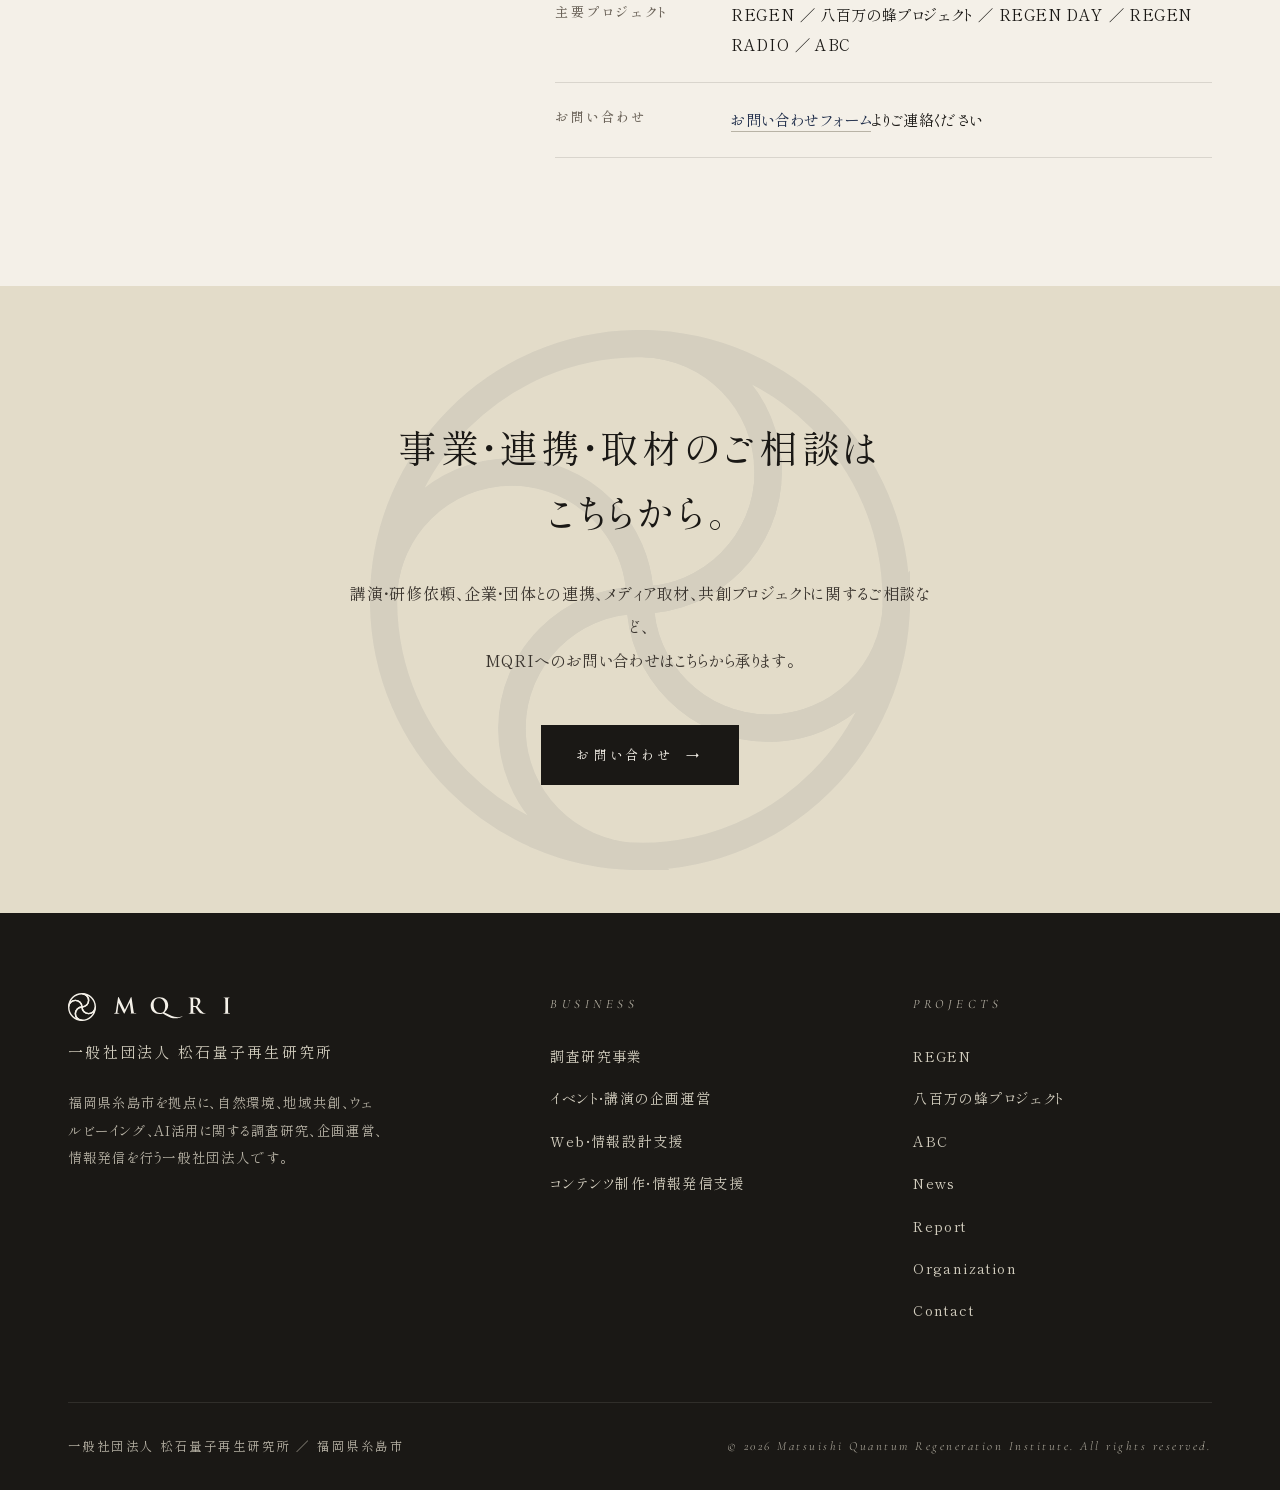
==== commit 2ad20e91: "TOPニュースとナビにREGEN Reportの導線を追加 - TOPのNEWSセクション先頭にレポート公開のカードを追加（→ /regen-report） - 全6ページのヘッダーnavに REPO" ====
--- a/index.html
+++ b/index.html
@@ -1313,6 +1313,7 @@
       <li><a href="#news">NEWS</a></li>
       <li><a href="#business">BUSINESS</a></li>
       <li><a href="#projects">PROJECTS</a></li>
+      <li><a href="/regen-report">REPORT</a></li>
       <li><a href="#organization">ORGANIZATION</a></li>
       <li><a href="contact.html" class="nav-cta">CONTACT</a></li>
     </ul>
@@ -1426,6 +1427,18 @@
     </div>
 
     <div class="news-cards">
+
+      <a class="news-card" href="/regen-report">
+        <div class="news-card-meta">
+          <span class="date">2026.07.31</span>
+          <span class="category press">レポート</span>
+        </div>
+        <h3 class="news-card-title">「REGEN Report 2026 上半期｜Startup Edition」を公開しました</h3>
+        <p class="news-card-excerpt">
+          2026年上半期、人と自然の再生に向かった資金の流れの目録。PDF全文を無料で公開しています。
+        </p>
+        <span class="news-card-link">資料を見る →</span>
+      </a>
 
       <a class="news-card" href="/news/2026-05-20-yaorozu-bee-press">
         <div class="news-card-meta">
@@ -1806,6 +1819,7 @@
           <li><a href="#projects">八百万の蜂プロジェクト</a></li>
           <li><a href="#projects">ABC</a></li>
           <li><a href="/news/">News</a></li>
+          <li><a href="/regen-report">Report</a></li>
           <li><a href="#organization">Organization</a></li>
           <li><a href="contact.html">Contact</a></li>
         </ul>
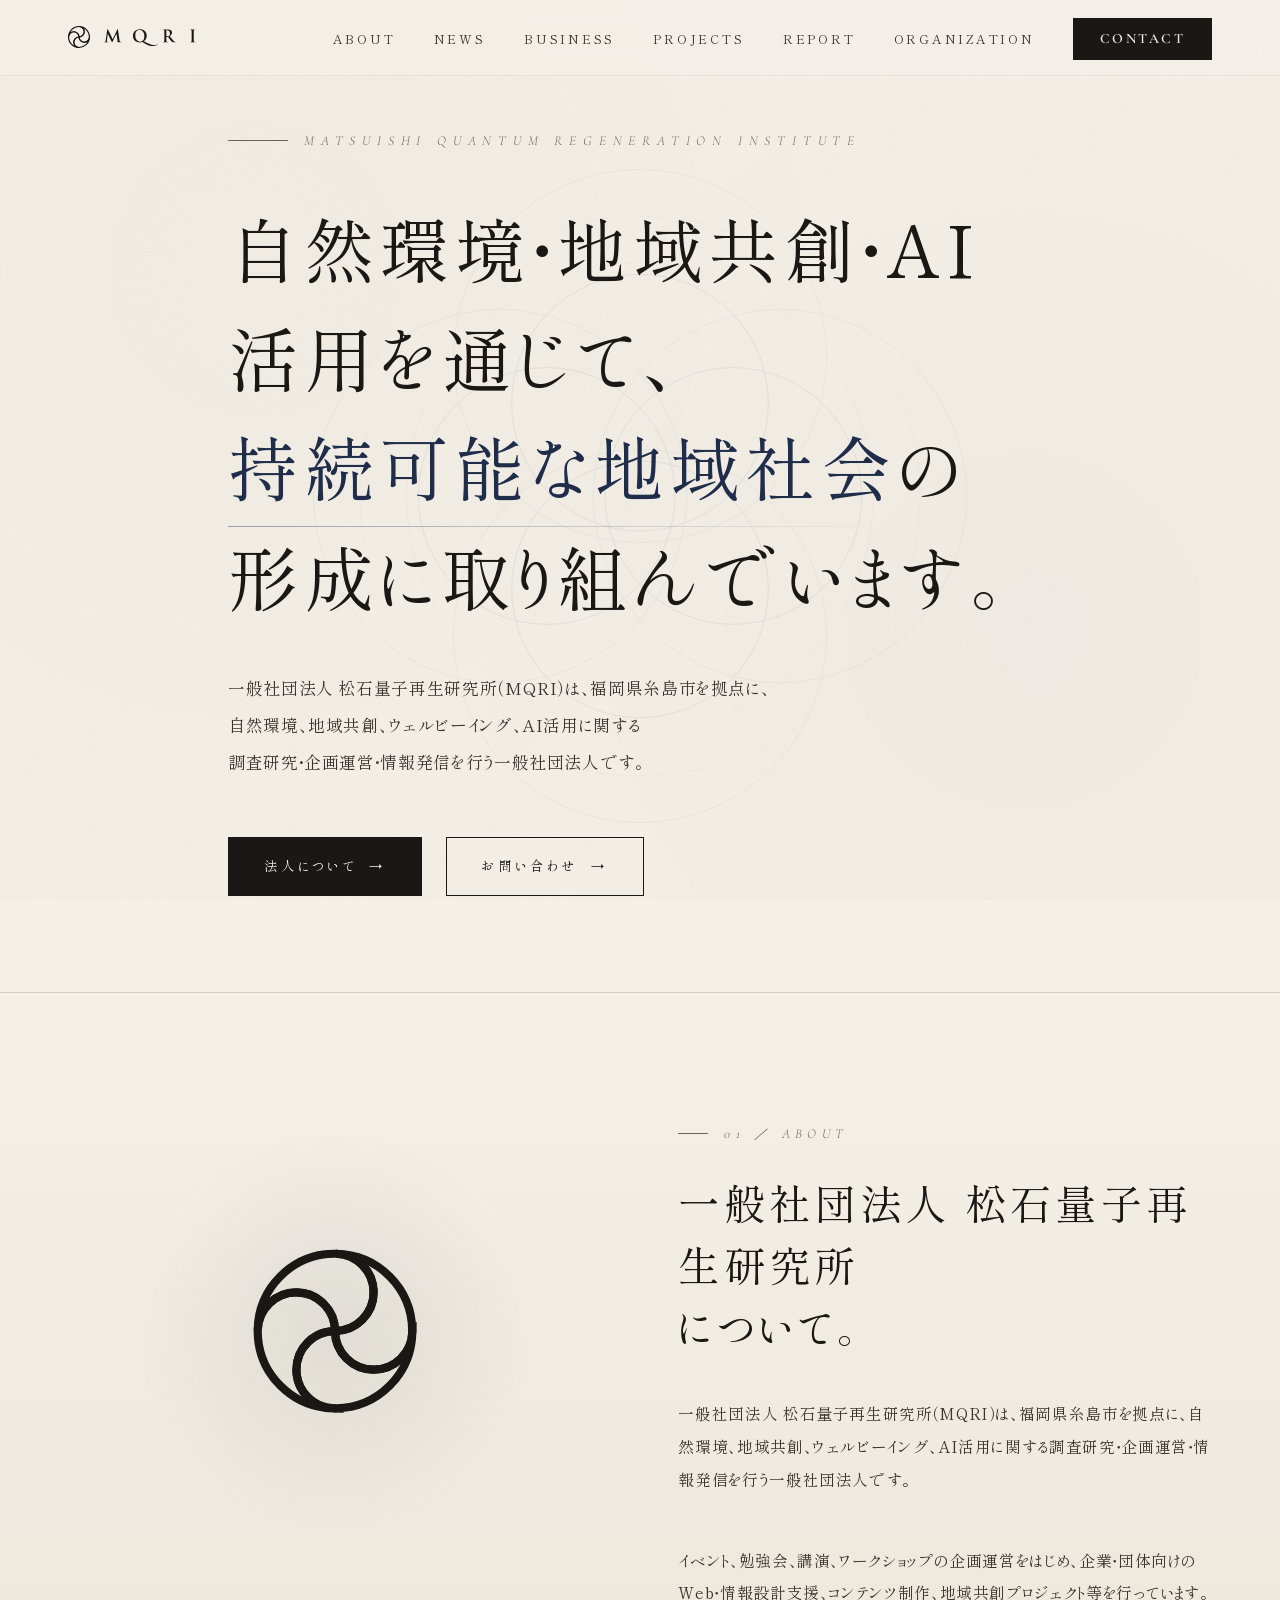
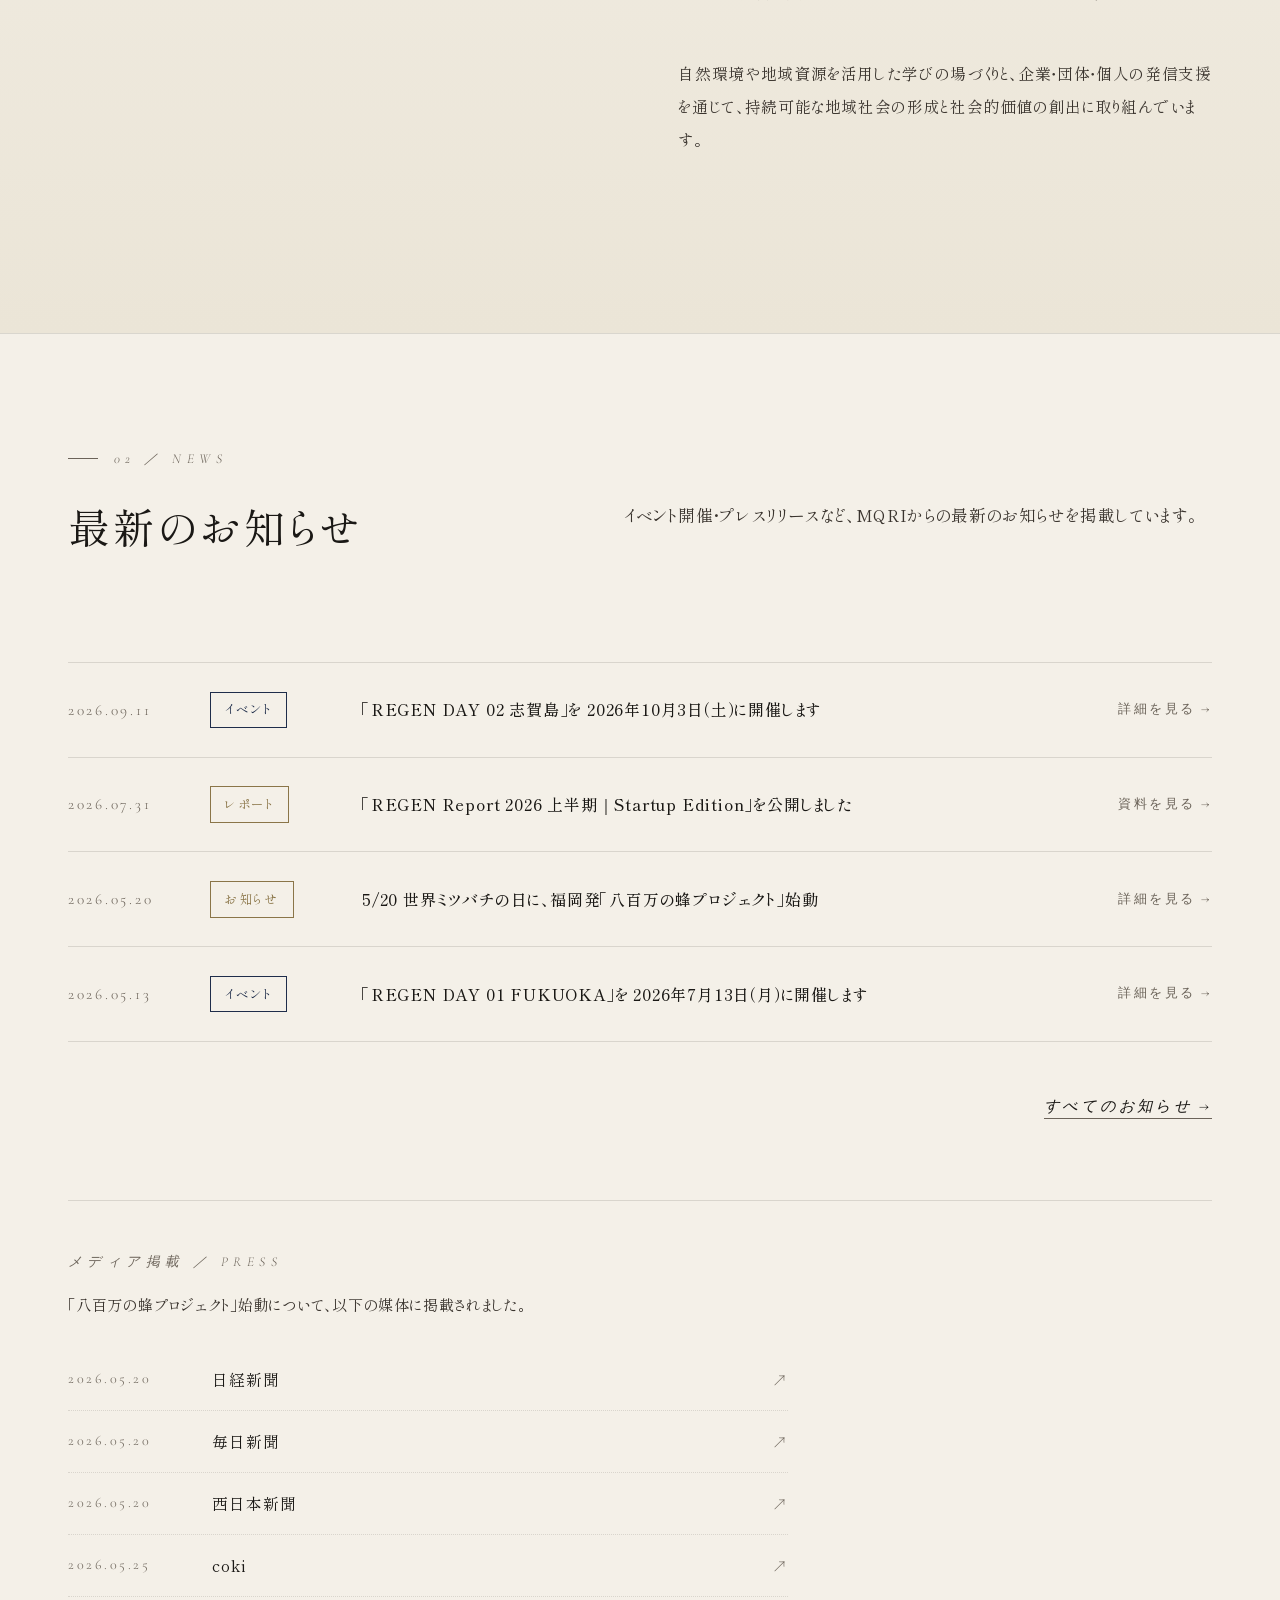
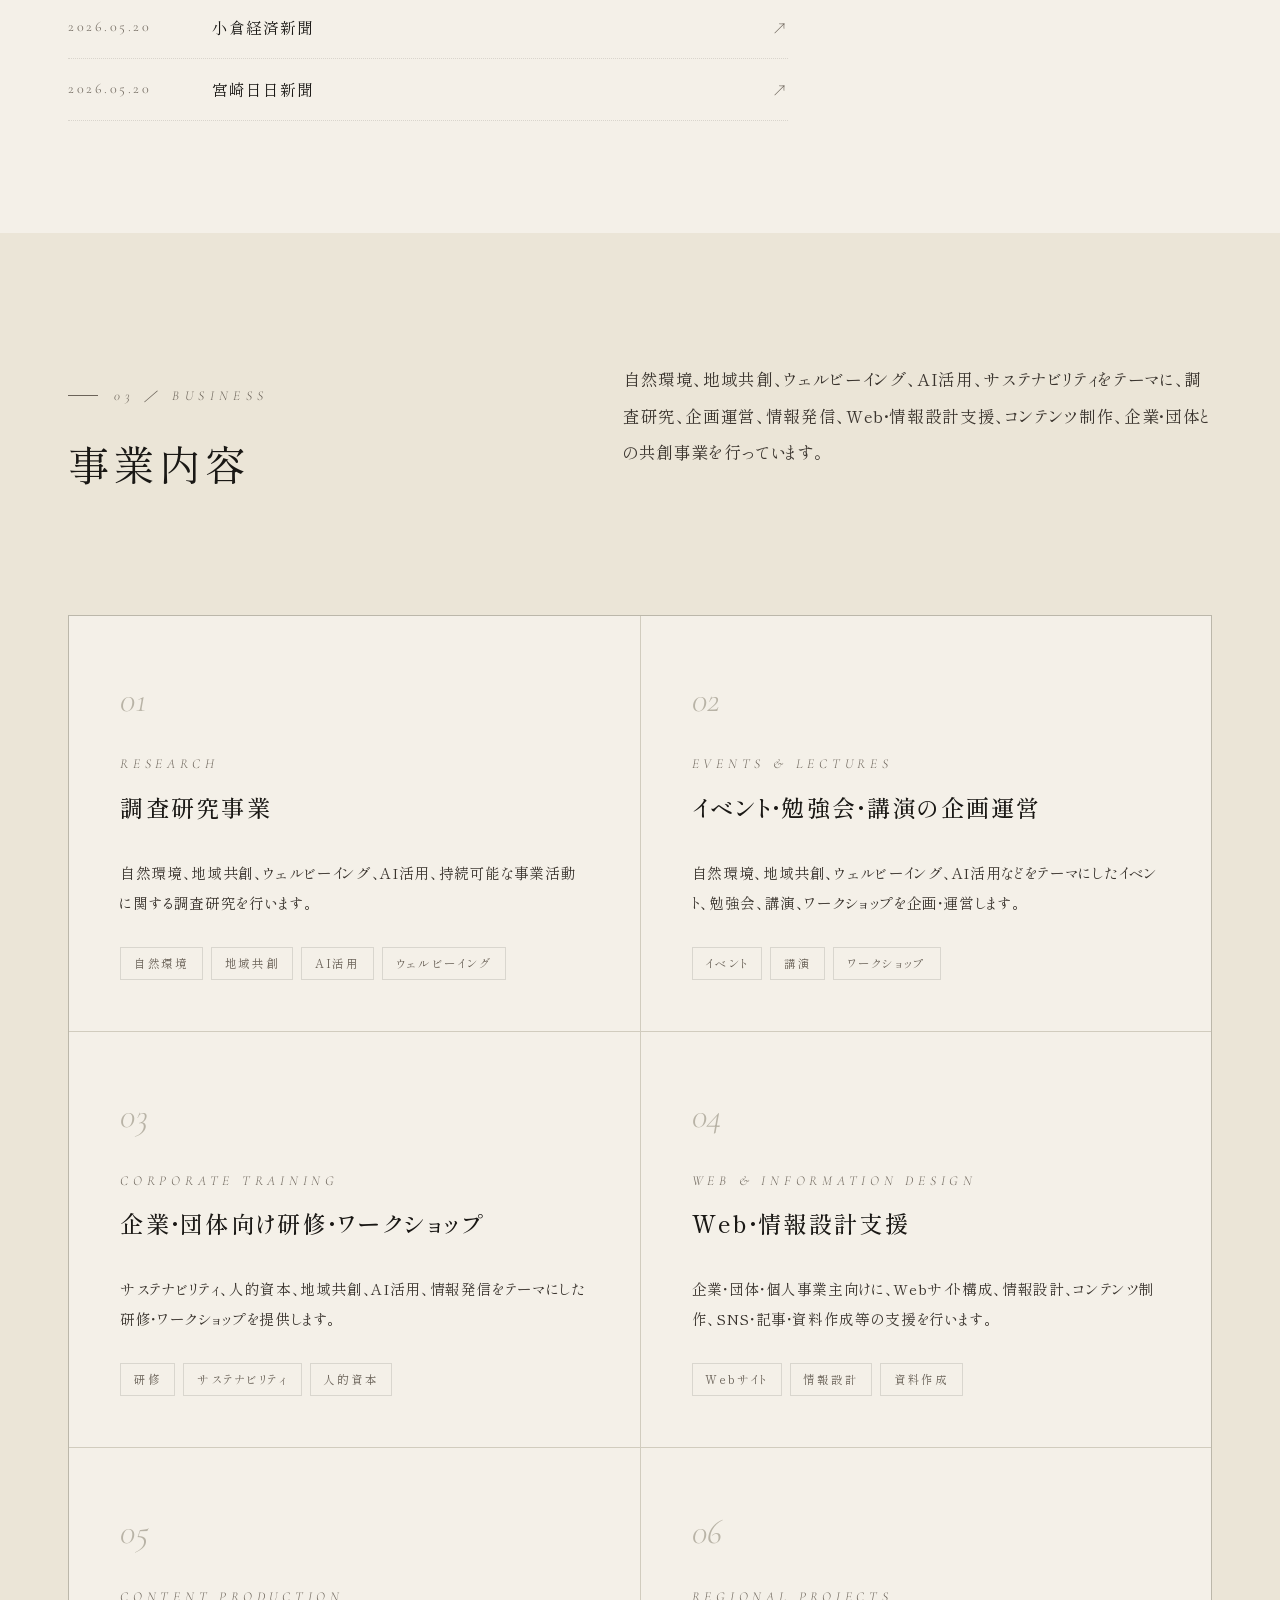
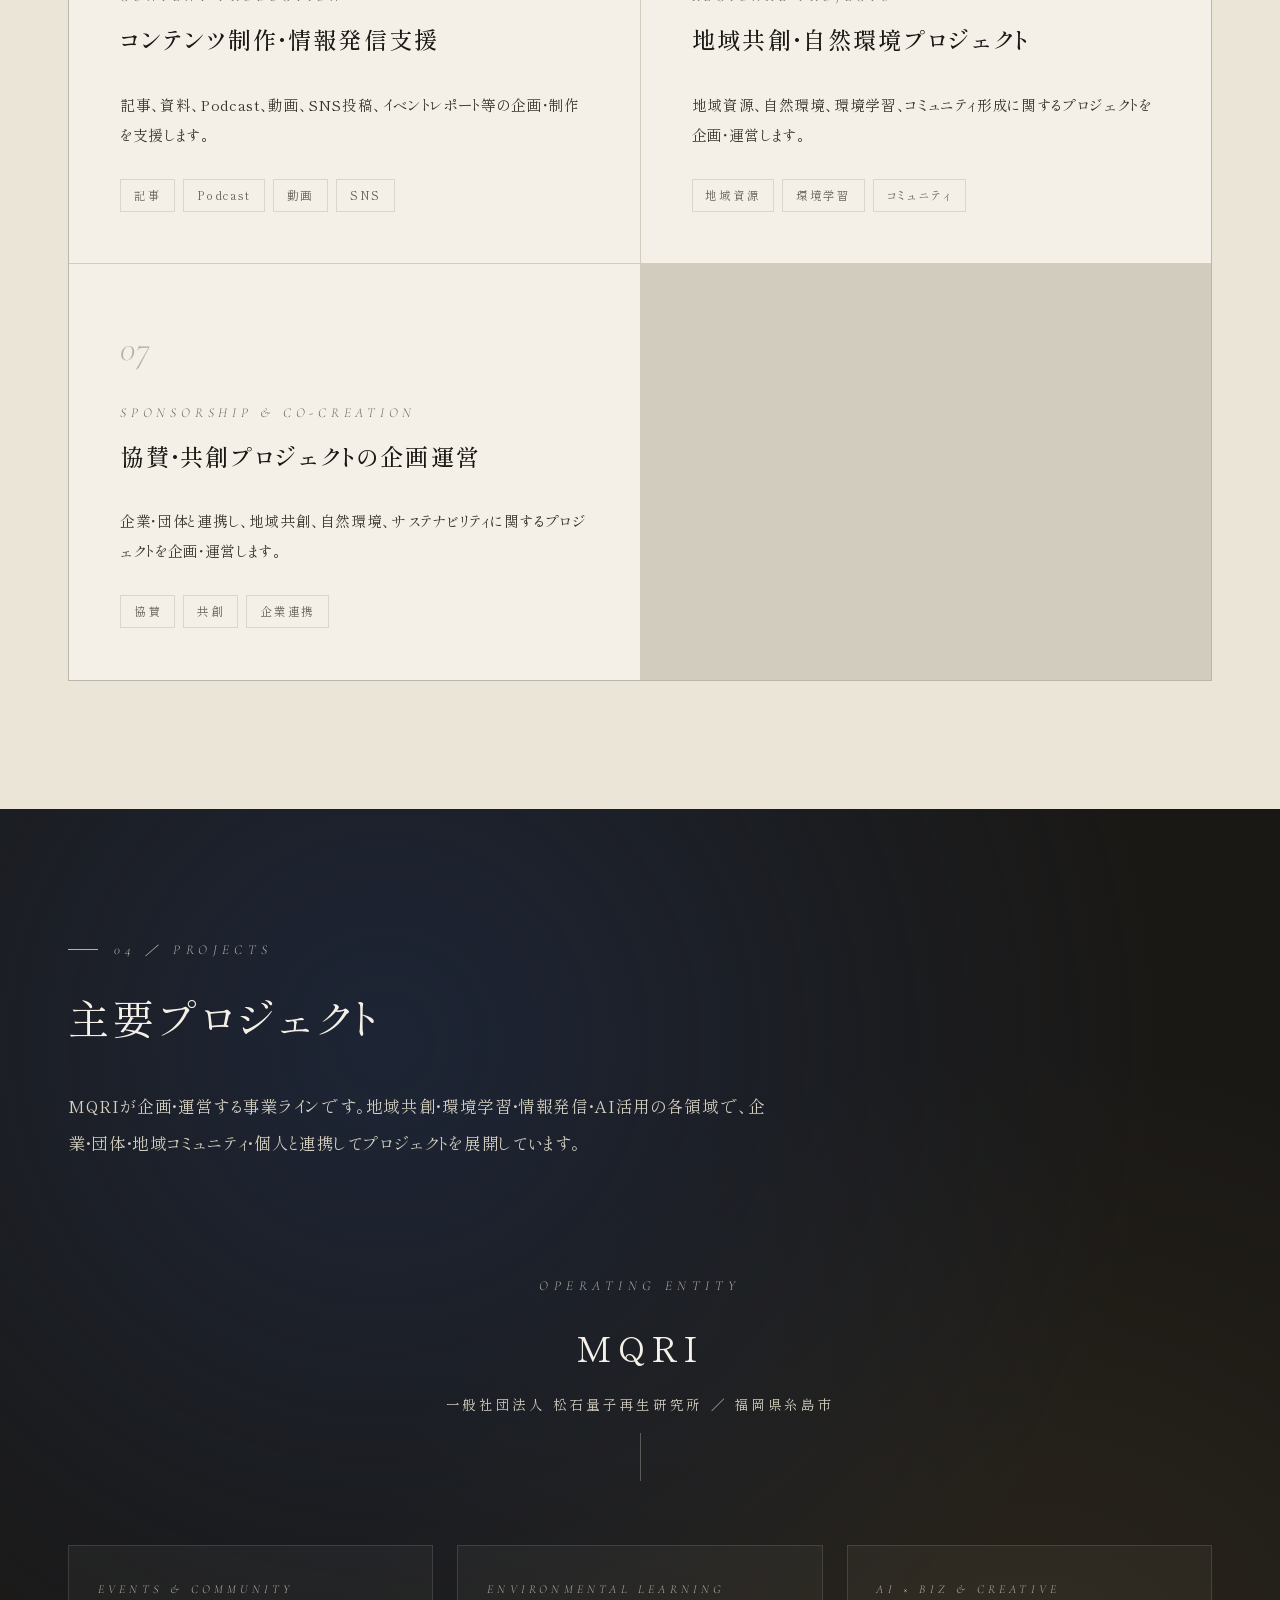
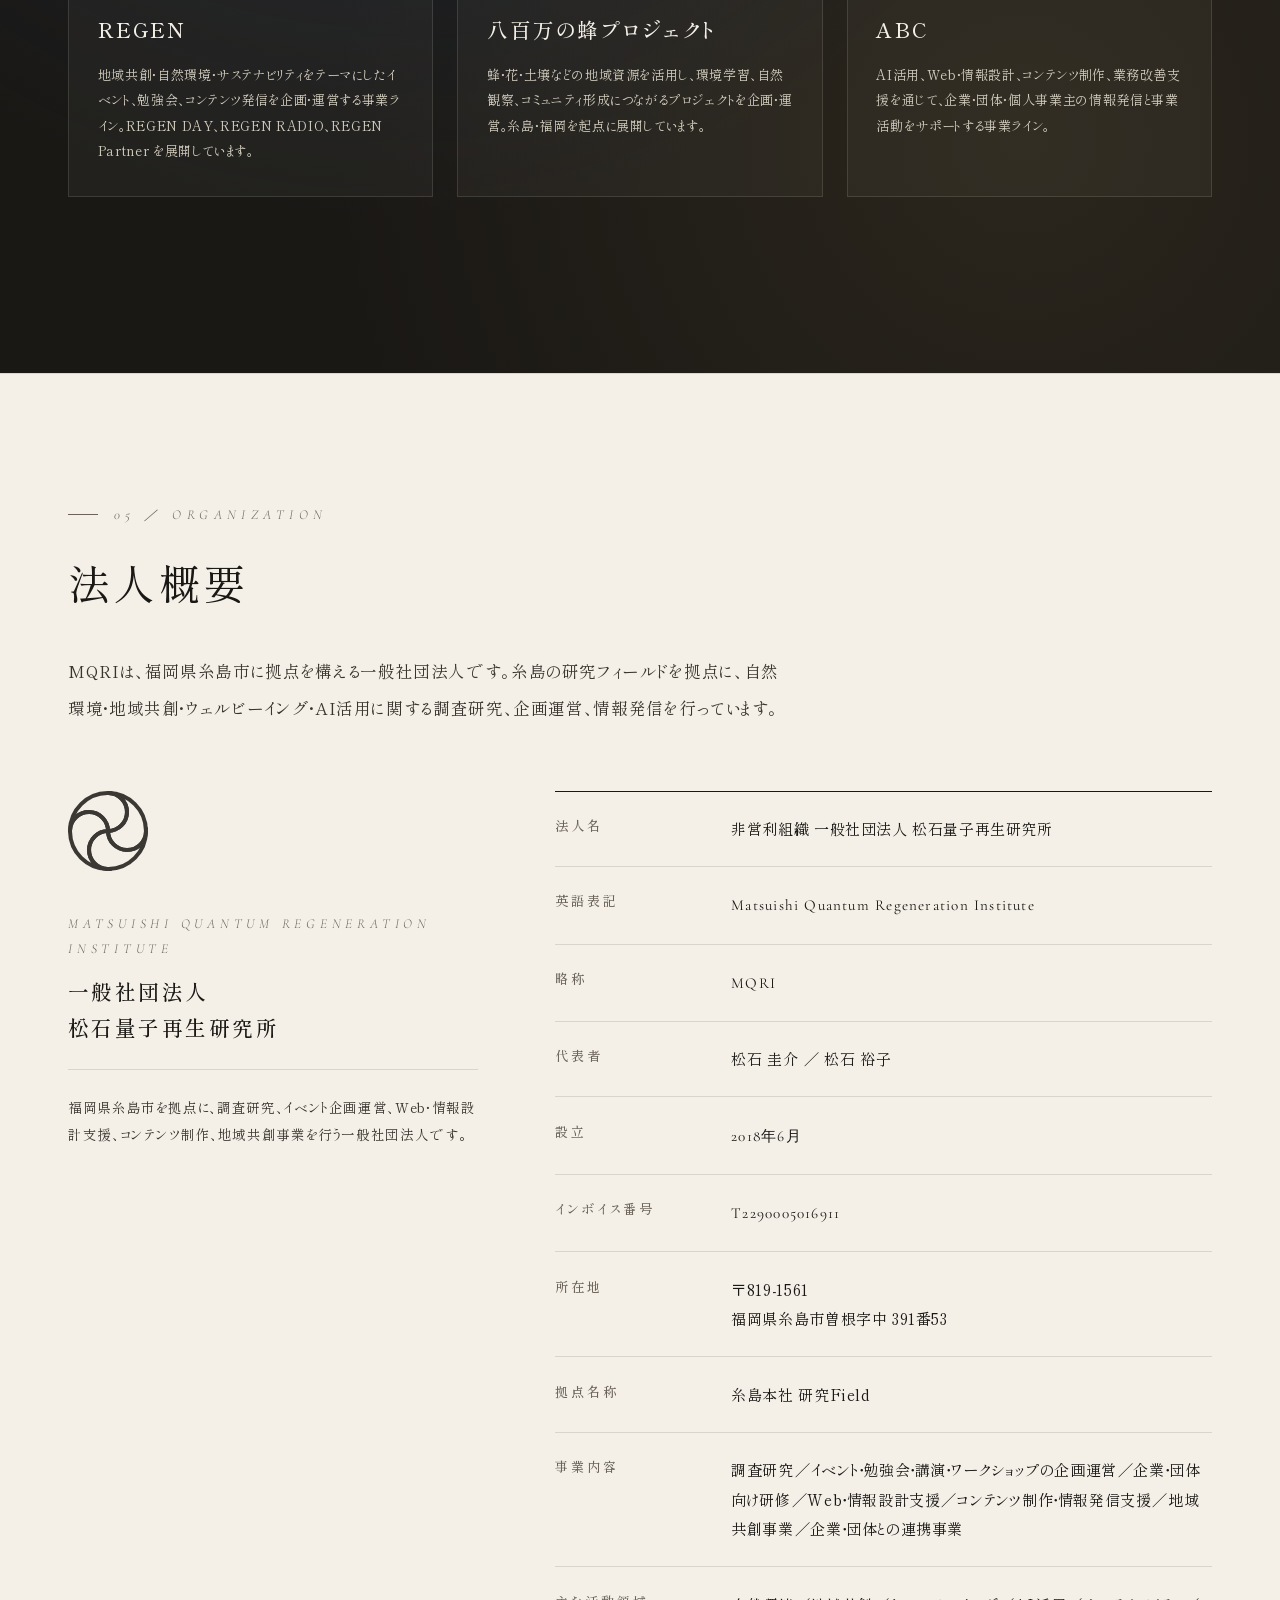
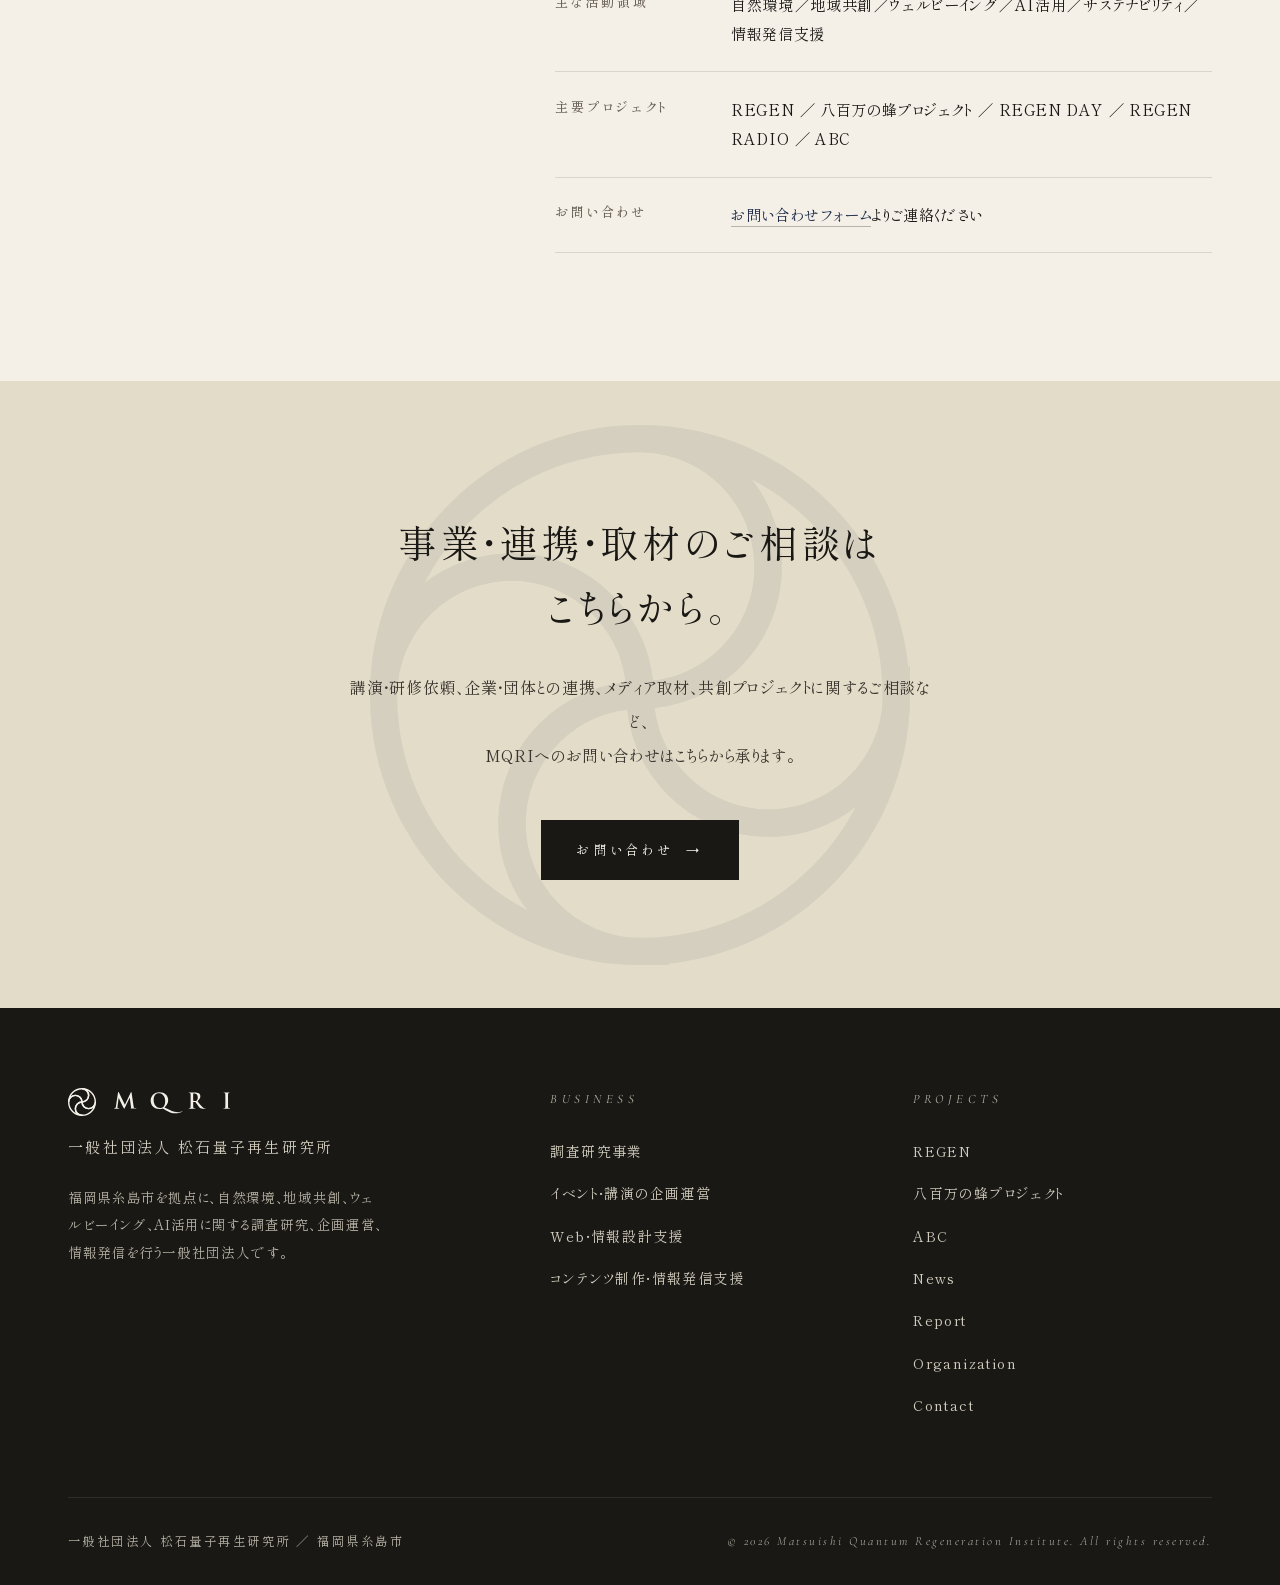
==== commit b8772f20: "NEWSにREGEN DAY 02（10/3 志賀島）の開催告知を追加 - TOPのNEWSセクション先頭にカードを追加（→ /regen-day/2026-10-03） - ニュース一覧ページの先頭" ====
--- a/index.html
+++ b/index.html
@@ -1427,6 +1427,18 @@
     </div>
 
     <div class="news-cards">
+
+      <a class="news-card" href="/regen-day/2026-10-03">
+        <div class="news-card-meta">
+          <span class="date">2026.09.11</span>
+          <span class="category event">イベント</span>
+        </div>
+        <h3 class="news-card-title">「REGEN DAY 02 志賀島」を 2026年10月3日（土）に開催します</h3>
+        <p class="news-card-excerpt">
+          福岡・志賀島のふたば幼稚園にて、花と蜂、山と海をテーマに開催。ハニーさん（船橋康貴氏）、みわっち先生（中村弥和氏）が登壇。Bee Friendly 花KIT付き。
+        </p>
+        <span class="news-card-link">詳細を見る →</span>
+      </a>
 
       <a class="news-card" href="/regen-report">
         <div class="news-card-meta">
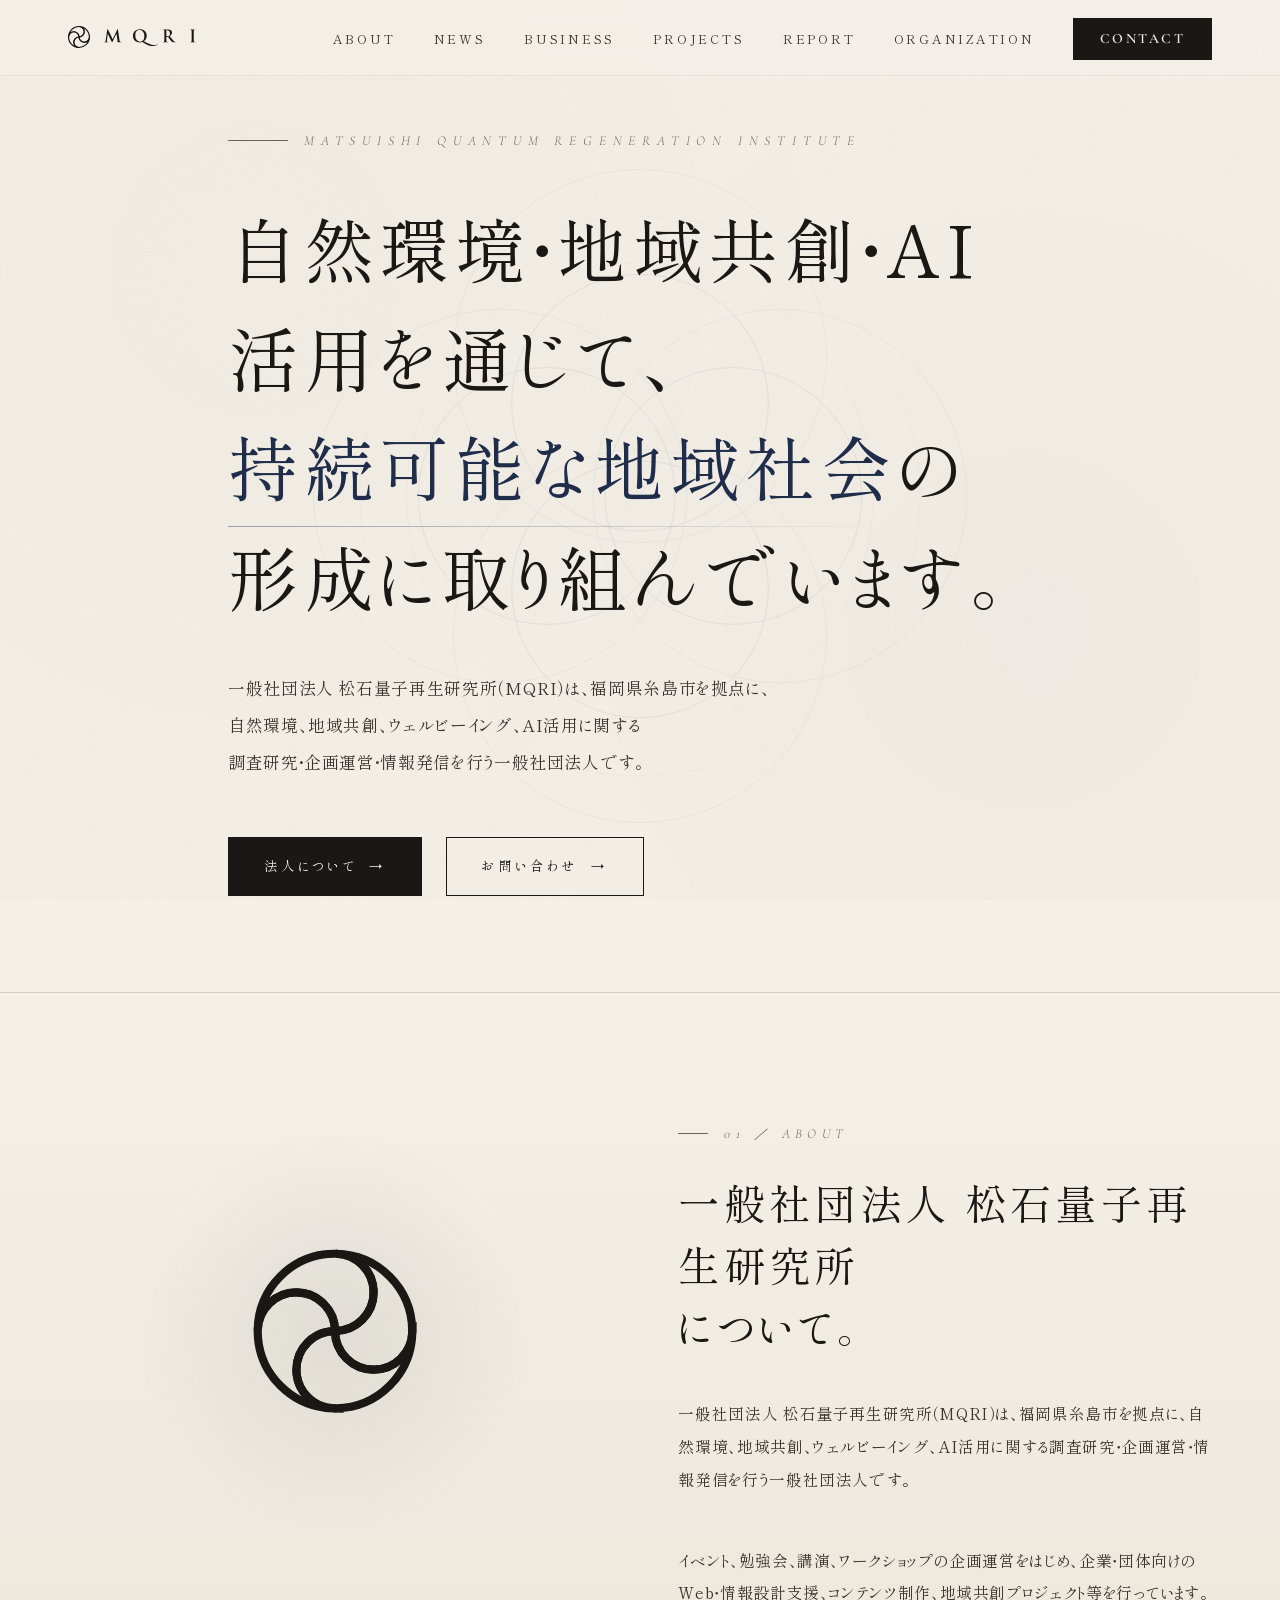
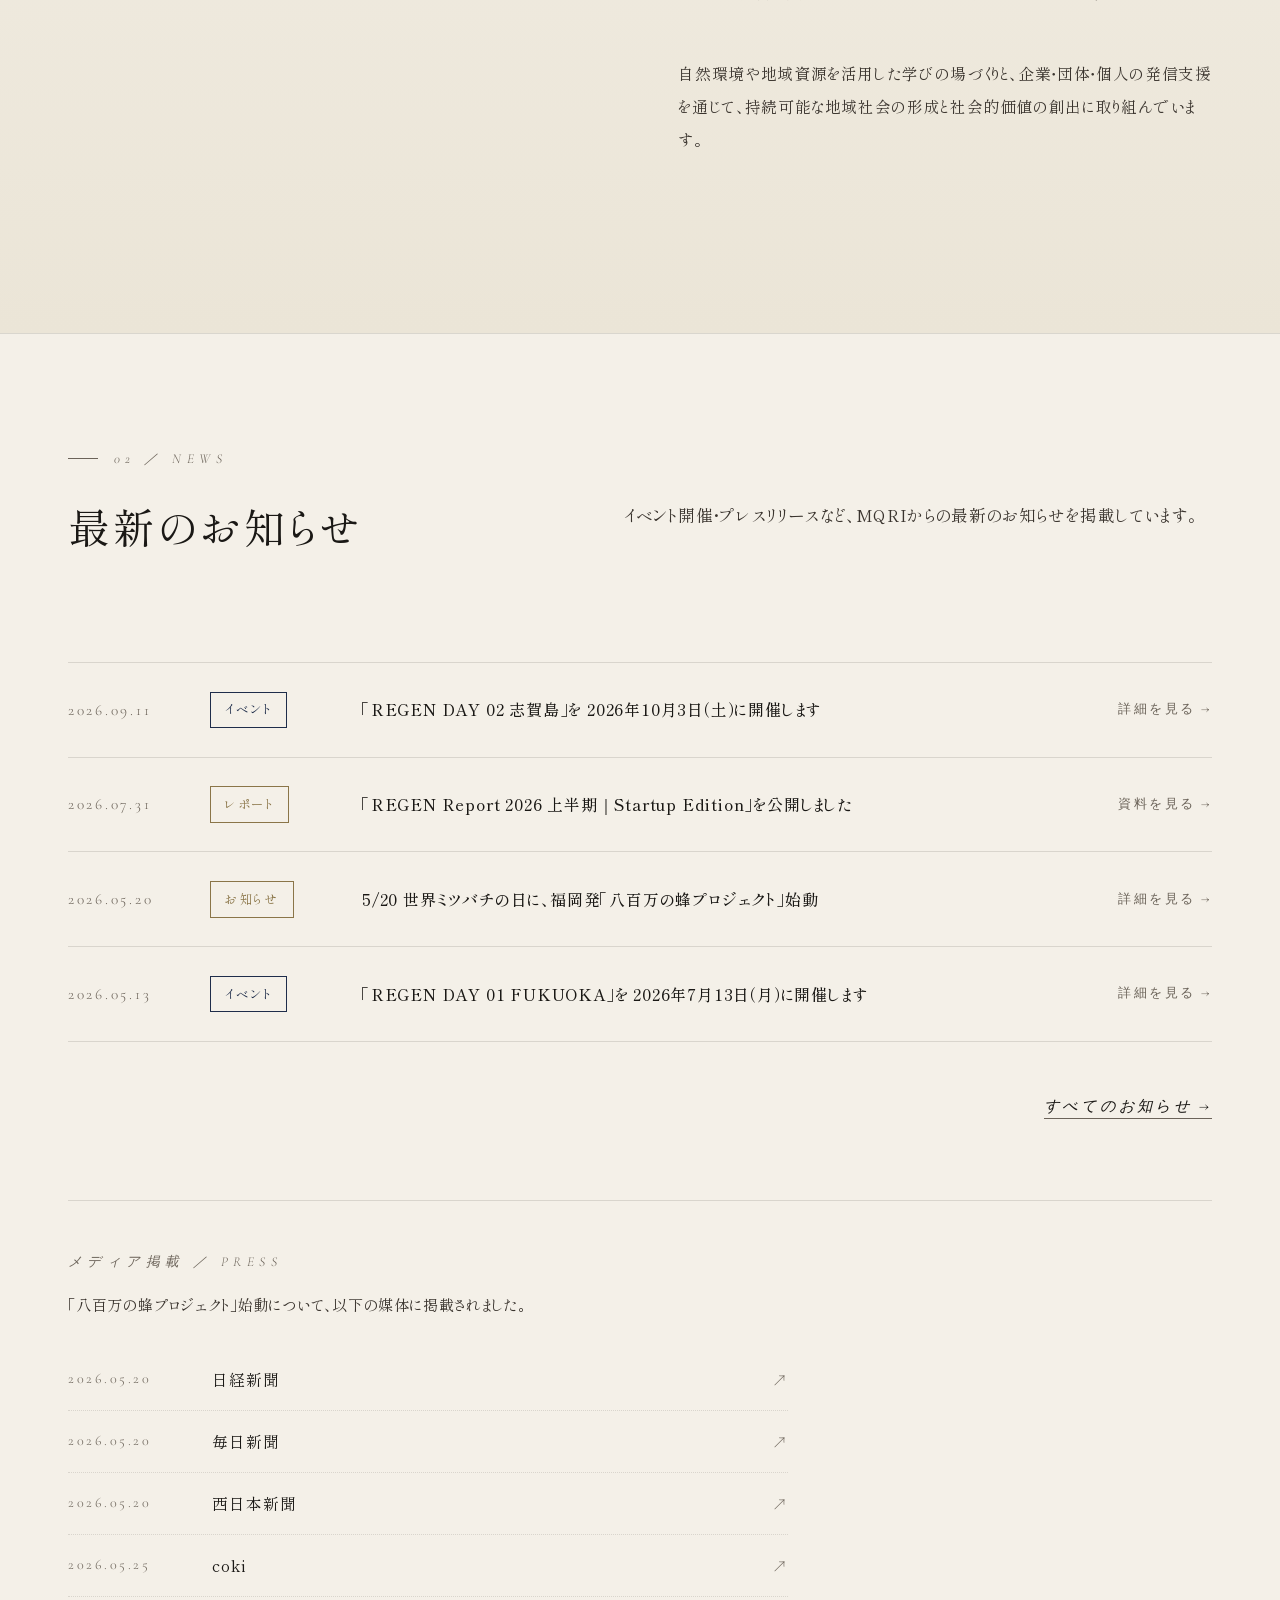
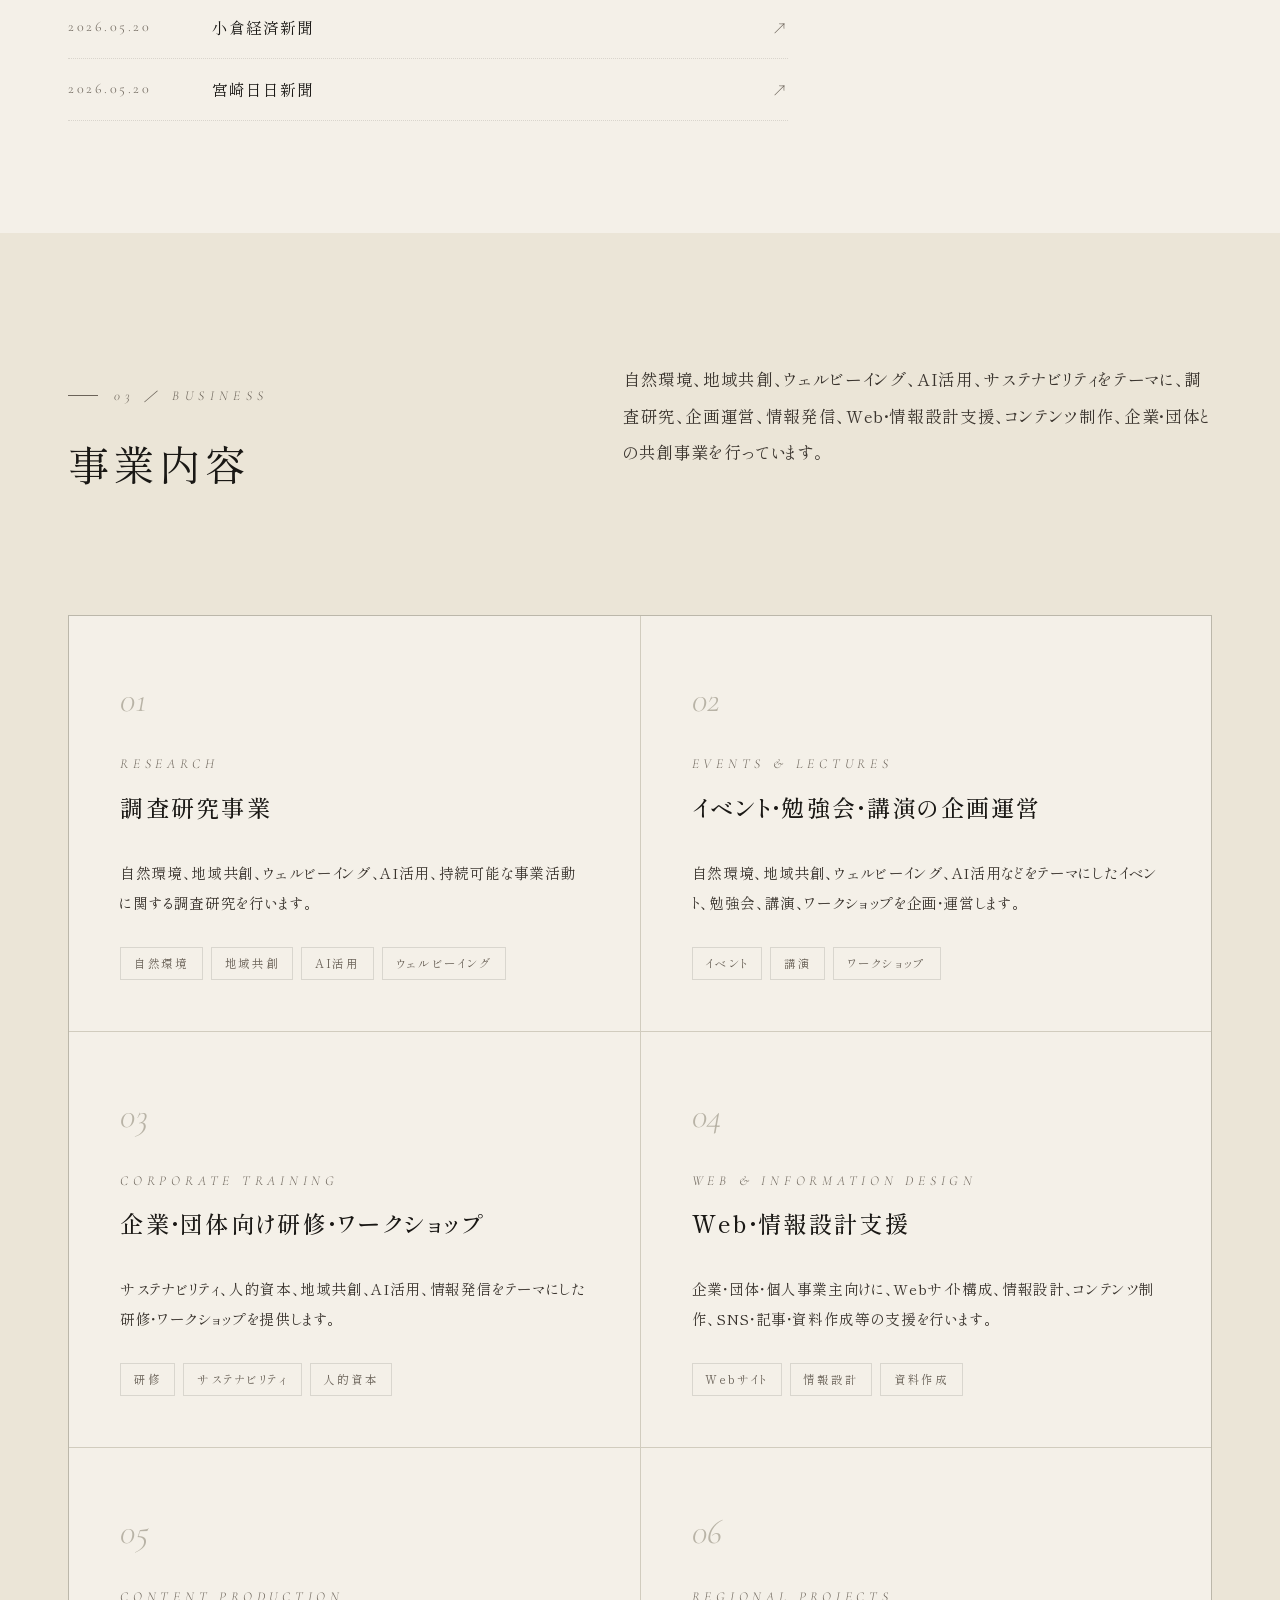
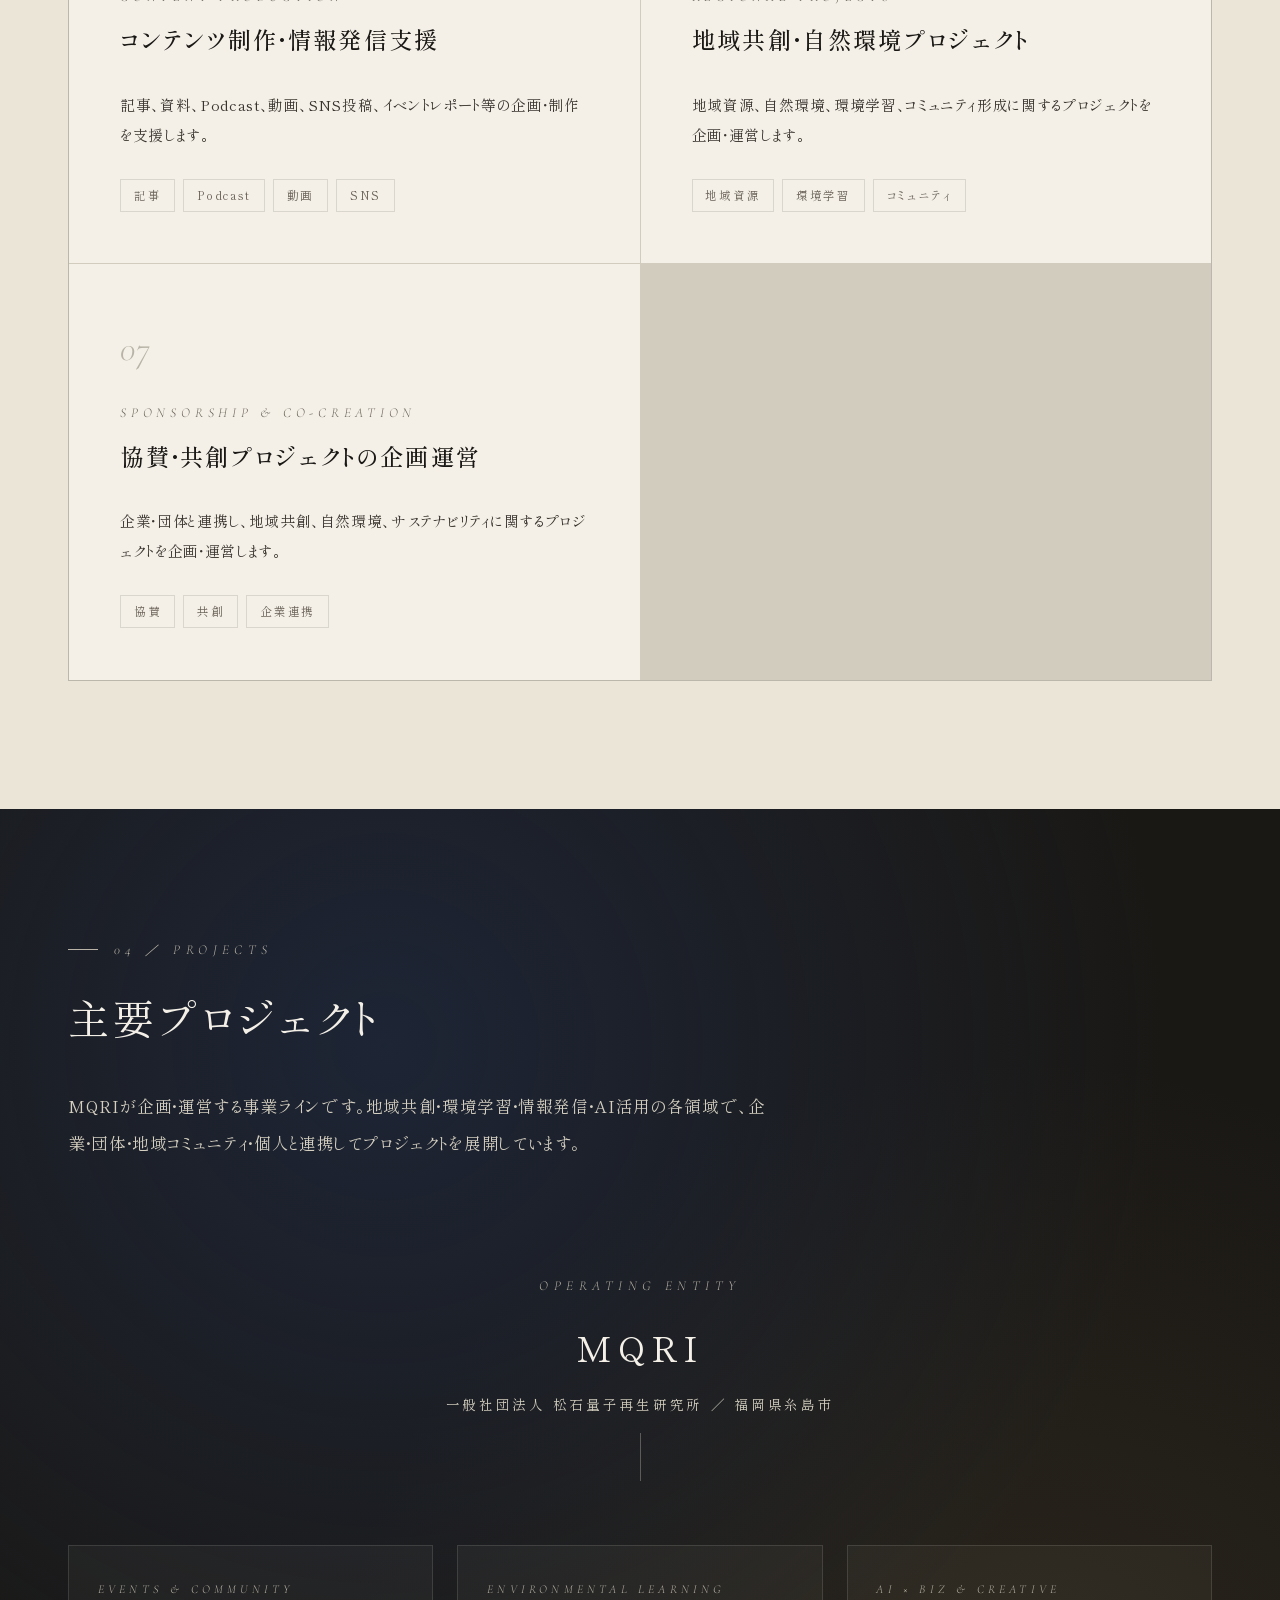
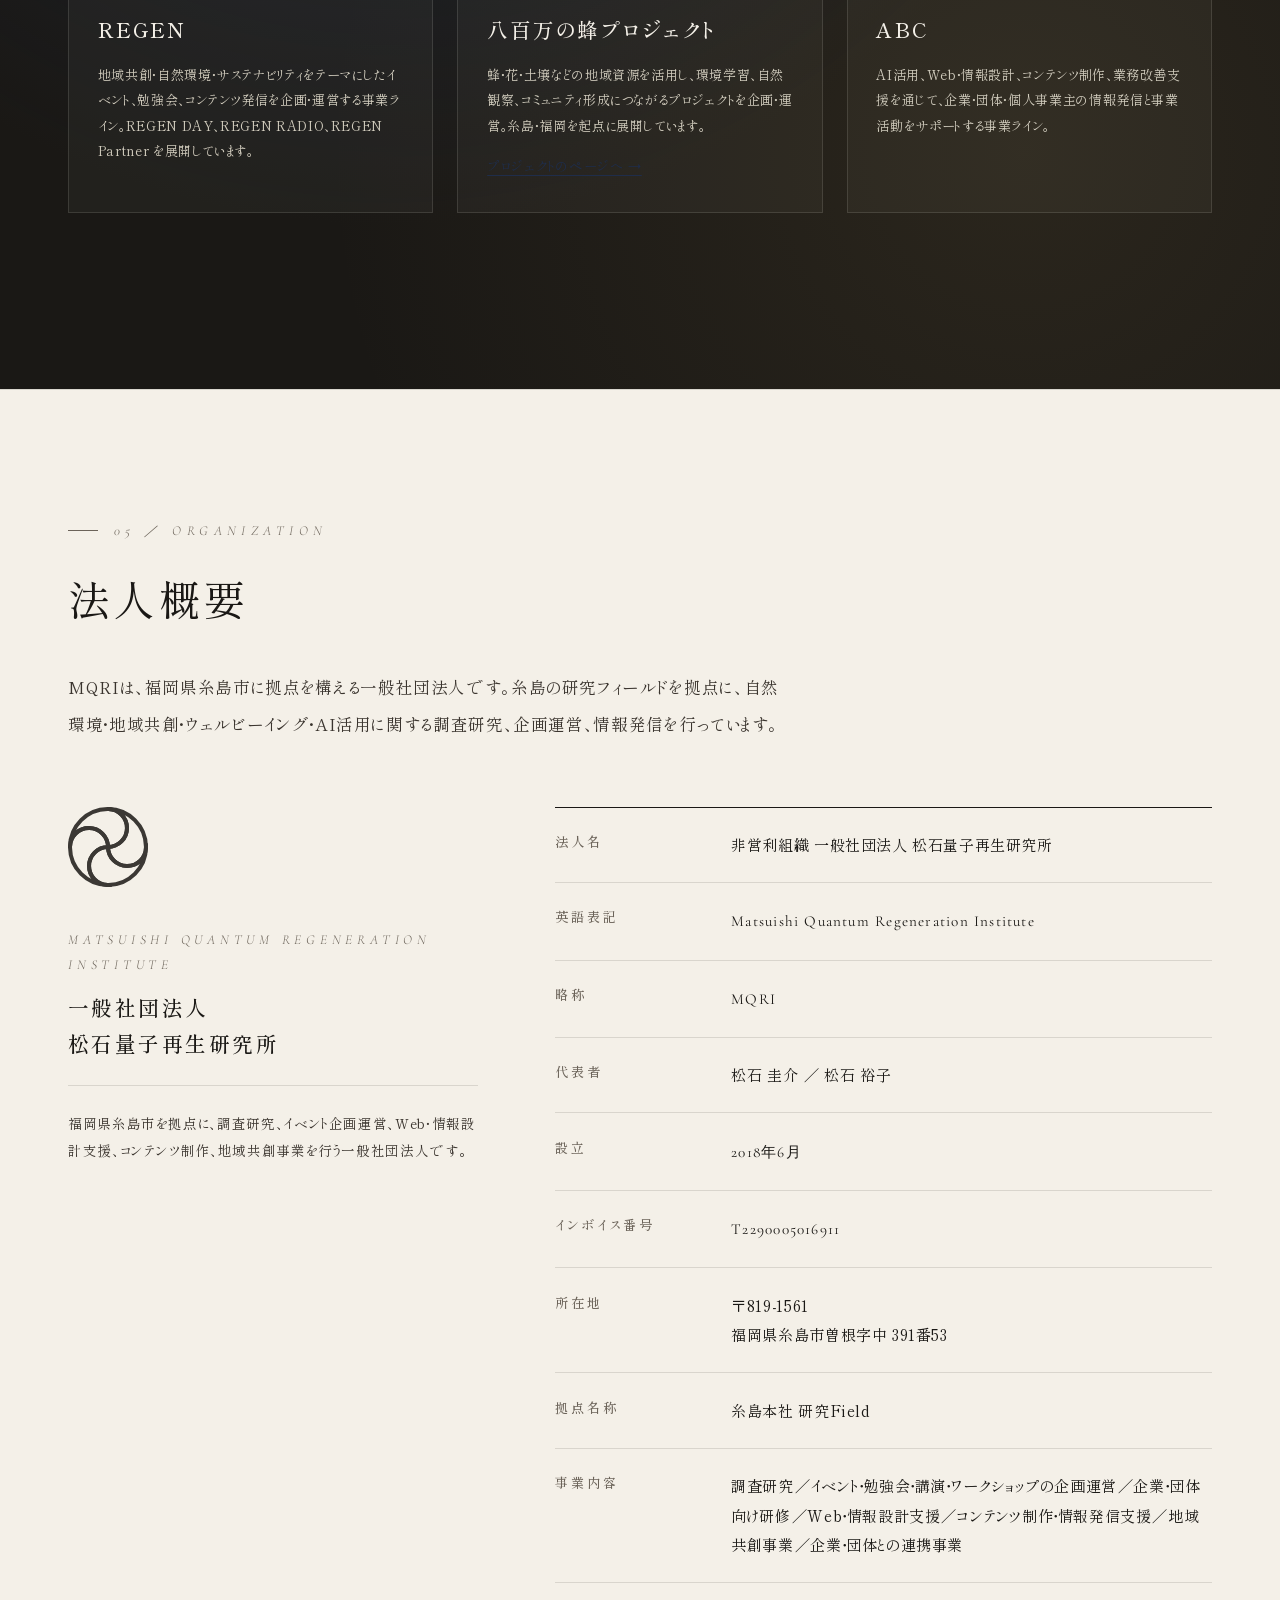
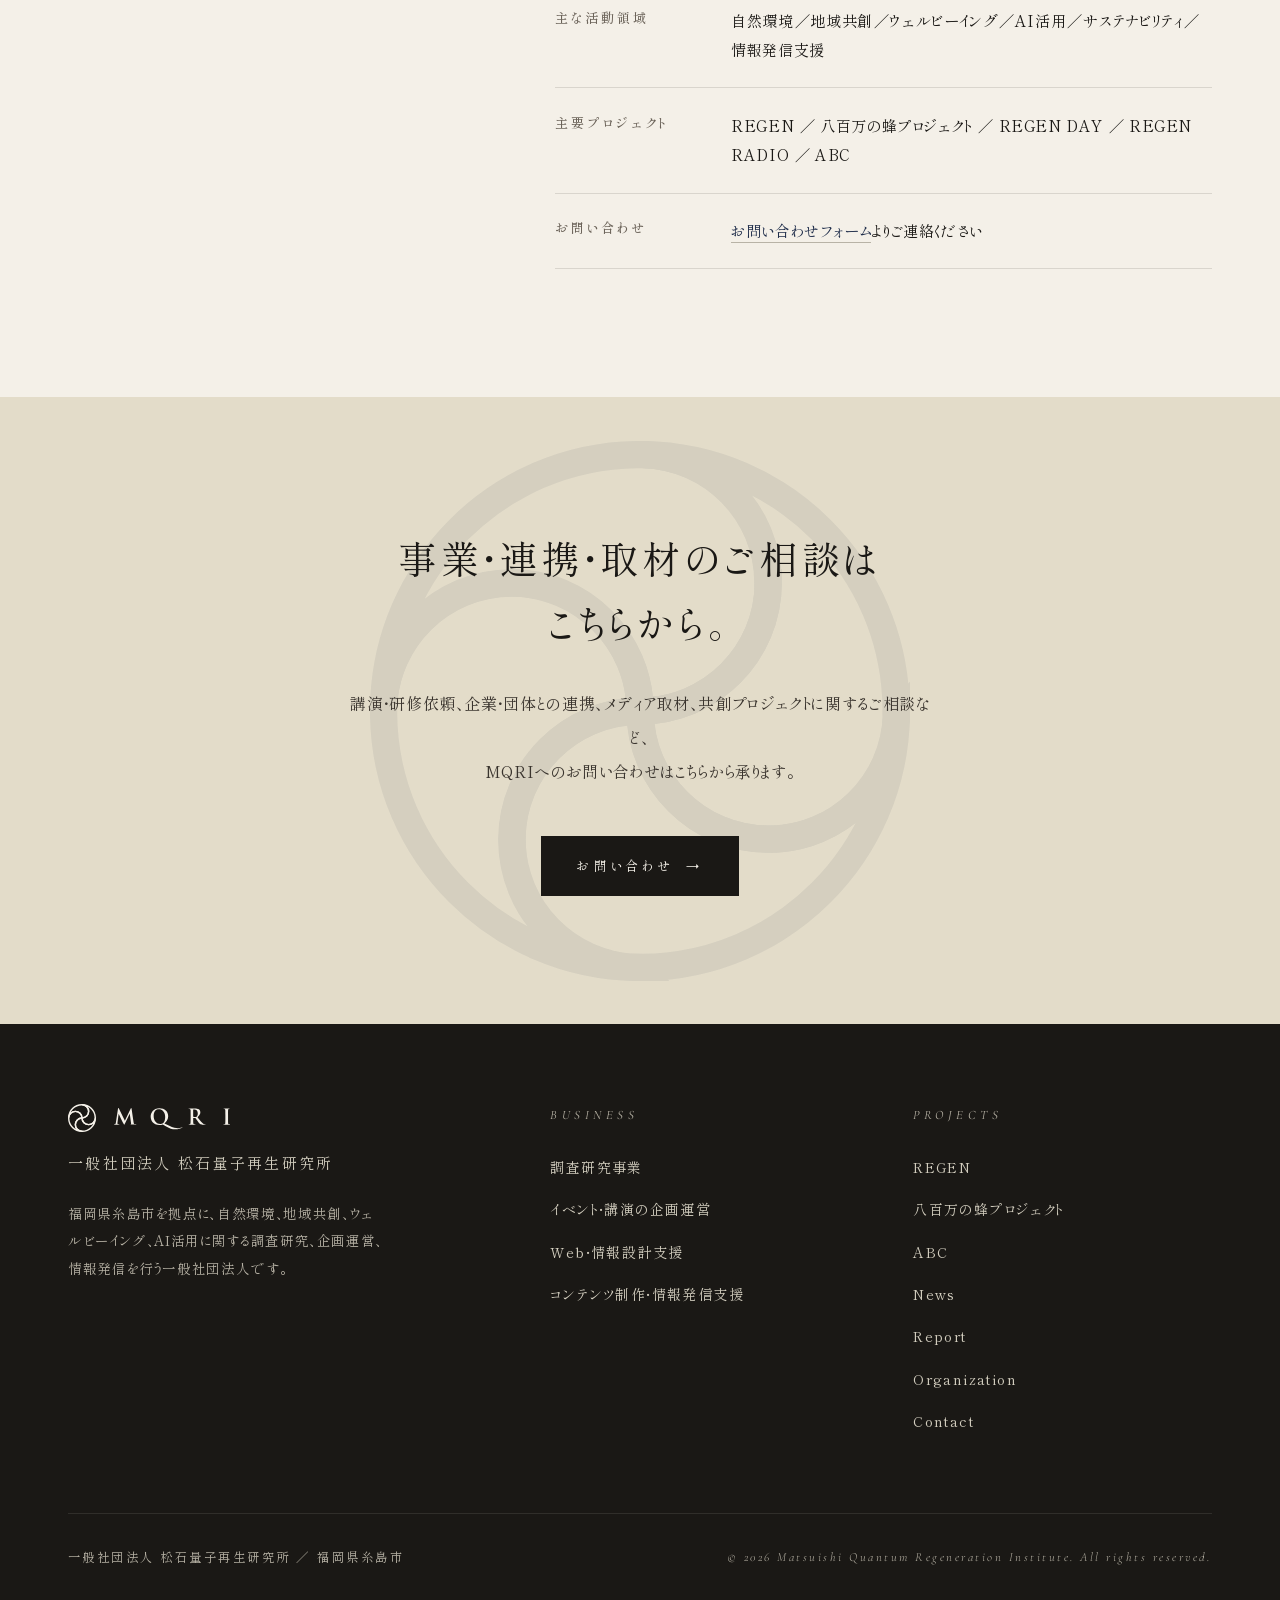
==== commit c0dacee6: "八百万の蜂プロジェクトのページ（/bee）を追加し、花の図鑑を /bee/hana に取り込む - bee/index.html：プロジェクトの入口ひとつ（灯す＝BeeMap／選ぶ＝花の図鑑／会う＝R" ====
--- a/index.html
+++ b/index.html
@@ -865,6 +865,16 @@
   letter-spacing: 0.1em;
   margin-bottom: 0.8rem;
   color: var(--paper);
+}
+
+.structure-branch .branch-more {
+  display: inline-block;
+  margin-top: 1rem;
+  font-size: 0.82rem;
+  letter-spacing: 0.08em;
+  color: var(--indigo);
+  text-decoration: underline;
+  text-underline-offset: 4px;
 }
 
 .structure-branch .branch-desc {
@@ -1670,6 +1680,7 @@
           <div class="branch-desc">
             蜂・花・土壌などの地域資源を活用し、環境学習、自然観察、コミュニティ形成につながるプロジェクトを企画・運営。糸島・福岡を起点に展開しています。
           </div>
+          <a class="branch-more" href="/bee">プロジェクトのページへ →</a>
         </div>
 
         <div class="structure-branch">
@@ -1828,7 +1839,7 @@
         <h5>Projects</h5>
         <ul>
           <li><a href="#projects">REGEN</a></li>
-          <li><a href="#projects">八百万の蜂プロジェクト</a></li>
+          <li><a href="/bee">八百万の蜂プロジェクト</a></li>
           <li><a href="#projects">ABC</a></li>
           <li><a href="/news/">News</a></li>
           <li><a href="/regen-report">Report</a></li>
